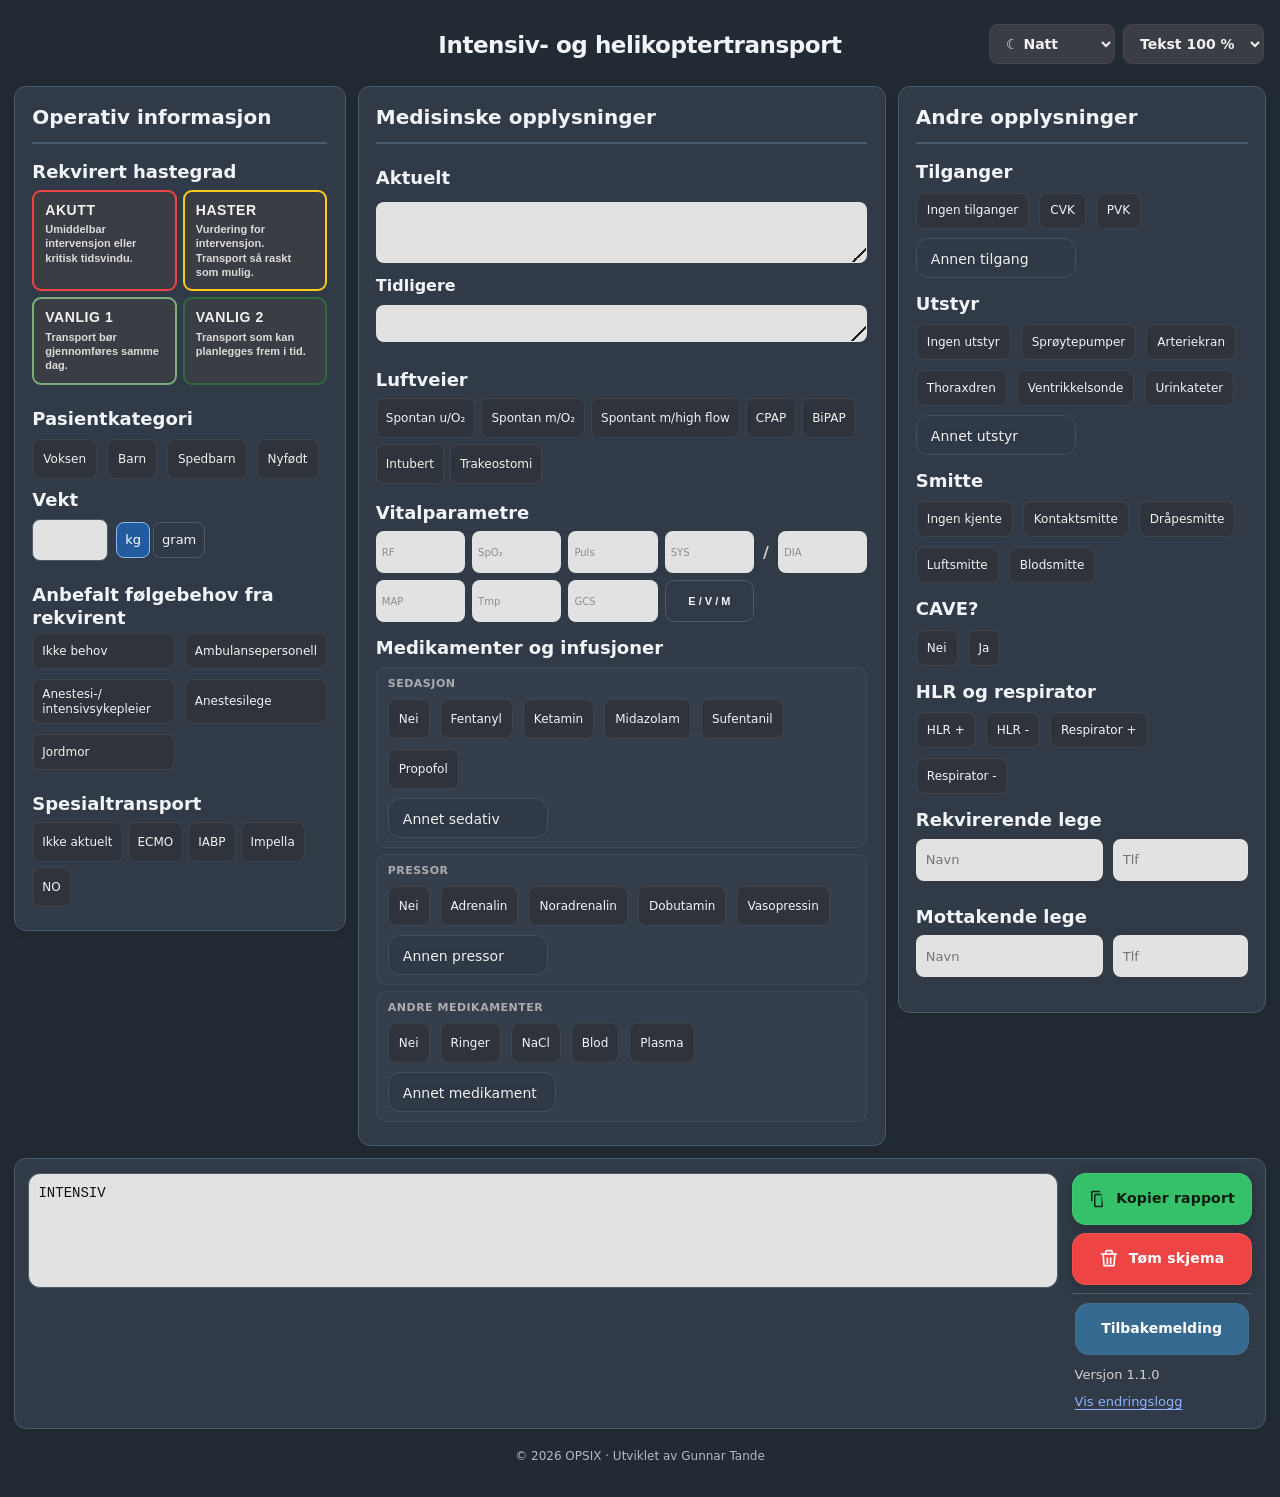
==== index.html @ fbf5879e "." ====
<!doctype html>
<html lang="no">

  <head>
    <meta charset="utf-8"/>
    <meta name="viewport" content="width=device-width, initial-scale=1"/>

    <meta name="robots" content="noindex, nofollow, nosnippet, noarchive">

    <title>Intensiv- og helikoptertransport</title>
    <link rel="stylesheet" href="./style.css?v=20261115-3">
  </head>

  <body>

    <div class="wrap"><div class="card">

        <div class="pageHeader">

          <h1 id="pageTitle">
            Intensiv- og helikoptertransport
          </h1>

          <div class="opsix-display-controls">
            <label class="opsix-theme-picker" for="opsixThemeSelect">
              <span class="opsix-visually-hidden">Visningsmodus</span>
              <select id="opsixThemeSelect" aria-label="Velg visningsmodus">
                <option value="day">☀ Dag</option>
                <option value="dim">◐ Dempet</option>
                <option value="night" selected>☾ Natt</option>
              </select>
            </label>
            <label class="opsix-theme-picker" for="opsixTextSize">
              <select id="opsixTextSize" aria-label="Tekststørrelse">
                <option value="normal">Tekst 100 %</option>
                <option value="large">Tekst 115 %</option>
                <option value="extra-large">Tekst 130 %</option>
              </select>
            </label>
          </div>

        </div>
        <div class="hasteLabel">Rekvirert hastegrad</div>

        <div class="hasteGrid">

          <button type="button" class="hasteCard haste-akutt" data-haste="Akutt">
            <span class="hasteCardTitle">Akutt</span>
            <span class="hasteCardText">Umiddelbar intervensjon eller kritisk tidsvindu.</span>
          </button>

          <button type="button" class="hasteCard haste-haster" data-haste="Haster">
            <span class="hasteCardTitle">Haster</span>
            <span class="hasteCardText">Vurdering for intervensjon. Transport så raskt som mulig.</span>
          </button>

          <button type="button" class="hasteCard haste-samme" data-haste="Vanlig 1">
            <span class="hasteCardTitle">Vanlig 1</span>
            <span class="hasteCardText">Transport bør gjennomføres samme dag.</span>
          </button>

          <button type="button" class="hasteCard haste-planlagt" data-haste="Vanlig 2 (planlagt)">
            <span class="hasteCardTitle">Vanlig 2</span>
            <span class="hasteCardText">Transport som kan planlegges frem i tid.</span>
          </button>

        </div>

        <div id="mainContent" class="hidden">

          <label class="minorTitle">Anbefalt følgebehov fra rekvirent</label>

          <div class="followRow">

            <label class="followChip">
              <input type="checkbox" name="followNeed" id="follow_none" value="Ikke behov">
              <span>Ikke behov</span>
            </label>

            <label class="followChip">
              <input
                type="checkbox"
                name="followNeed"
                value="Ambulansepersonell"
              >
              <span>Ambulansepersonell</span>
            </label>

            <label class="followChip">
              <input
                type="checkbox"
                name="followNeed"
                value="Anestesi-/intensivsykepleier"
              >
              <span>Anestesi-/<wbr>intensivsykepleier</span>
            </label>

            <label class="followChip">
              <input
                type="checkbox"
                name="followNeed"
                value="Anestesilege"
              >
              <span>Anestesilege</span>
            </label>

            <label class="followChip">
              <input
                type="checkbox"
                name="followNeed"
                value="Jordmor"
              >
              <span>Jordmor</span>
            </label>

          </div>

          <div class="formGroup specialGroup">
            <label class="minorTitle">Spesialtransport</label>

            <div class="table spesialtransportRow">

              <div class="specCell toggleCell toggleInner" data-toggle="spec_ingen">
                <input
                  id="spec_ingen"
                  class="chk spec specChoice"
                  type="checkbox"
                  value="Ikke aktuelt"
                  data-spec="Ikke aktuelt"
                >
                <span class="specLabel">Ikke aktuelt</span>
              </div>

              <div class="specCell toggleCell toggleInner" data-toggle="spec_ecmo">
                <input id="spec_ecmo" class="chk spec specChoice" type="checkbox" value="ECMO" data-spec="ECMO">
                <span class="specLabel" data-tooltip="Ekstrakorporal membranoksygeneringen">ECMO</span>
              </div>

              <div class="specCell toggleCell toggleInner" data-toggle="spec_iabp">
                <input id="spec_iabp" class="chk spec specChoice" type="checkbox" value="IABP" data-spec="IABP">
                <span class="specLabel" data-tooltip="Intra-Aorta ballongpumpe">IABP</span>
              </div>

              <div class="specCell toggleCell toggleInner" data-toggle="spec_impella">
                <input id="spec_impella" class="chk spec specChoice" type="checkbox" value="Impella" data-spec="Impella">
                <span class="specLabel" data-tooltip="Intrakardiell mekanisk sirkulasjonsstøtte">Impella</span>
              </div>

              <div class="specCell toggleCell toggleInner" data-toggle="spec_no">
                <input id="spec_no" class="chk spec specChoice" type="checkbox" value="NO" data-spec="NO">
                <span class="specLabel" data-tooltip="Nitrogenmonoksid">NO</span>
              </div>

            </div>
          </div>

          <div class="formGroup">

            <div class="section">Pasientkategori</div>

            <div class="smLine">

              <label class="medChip spedChip">
                <input type="radio" name="spedbarn" class="spedRadio" data-value="Nei" id="spedbarn_nei">
                <span>Voksen</span>
              </label>

              <label class="medChip spedChip childTooltip" data-tooltip="1–18år">
                <input type="radio" name="spedbarn" class="spedRadio" data-value="Barn" id="spedbarn_barn">
                <span>Barn</span>
              </label>

              <label class="medChip spedChip childTooltip" data-tooltip="1mnd–1år">
                <input type="radio" name="spedbarn" class="spedRadio" data-value="Spedbarn" id="spedbarn_spedbarn">
                <span>Spedbarn</span>
              </label>

              <label class="medChip spedChip childTooltip" data-tooltip="0–4uker">
                <input type="radio" name="spedbarn" class="spedRadio" data-value="Nyfødt" id="spedbarn_nyfodt">
                <span>Nyfødt</span>
              </label>

            </div>

            <div id="spedbarnExtraWrap" class="hidden">

              <label class="specLabel" data-tooltip="Gestasjonsalder">GA</label>

              <div class="gestWrap">

                <div class="gestField">
                  <span>Uker</span>
                  <input id="gestasjonsUker" type="text" inputmode="numeric" maxlength="2">
                </div>

                <div class="gestField">
                  <span>Dager</span>
                  <input id="gestasjonsDager" type="text" inputmode="numeric" maxlength="1">
                </div>

              </div>

            </div>

            <div id="transportWrap" class="hidden">

              <div class="section">Transportform</div>

              <div class="smLine transportRow">

                <label class="medChip spedChip">
                  <input
                    type="radio"
                    name="transport"
                    class="chk binOpt"
                    data-group="transport"
                    data-value="Kuvøse"
                    id="transport_kuvose"
                  >
                  <span>Kuvøse</span>
                </label>

                <label class="medChip spedChip hidden" id="transport_bare_label">
                  <input type="radio" name="transport" class="chk binOpt" data-group="transport" data-value="Båre" id="transport_bare">
                  <span>Båre</span>
                </label>

                <label class="medChip spedChip">
                  <input
                    type="radio"
                    name="transport"
                    class="chk binOpt"
                    data-group="transport"
                    data-value="Pedimate"
                    id="transport_pedimate"
                  >
                  <span>Pedimate</span>
                </label>

                <label class="medChip spedChip">
                  <input
                    type="radio"
                    name="transport"
                    class="chk binOpt"
                    data-group="transport"
                    data-value="Barn i bag"
                    id="transport_barnibag"
                  >
                  <span>Barn i bag</span>
                </label>

                <label class="medChip spedChip">
                  <input
                    type="radio"
                    name="transport"
                    class="chk binOpt"
                    data-group="transport"
                    data-value="Kengufix"
                    id="transport_kengufix"
                  >
                  <span>Kengufix</span>
                </label>

              </div>

            </div>

          </div>

          <div id="weightWrap">
            <label id="vektLabel" for="vekt">Vekt</label>
            <div class="weightInputRow">
              <input id="vekt" type="number" inputmode="decimal" min="0" step="any">
              <div class="weightUnits" role="group" aria-label="Vektenhet">
                <button type="button" data-weight-unit="kg" aria-pressed="true">kg</button>
                <button type="button" data-weight-unit="g" aria-pressed="false">gram</button>
              </div>
            </div>
          </div>

          <div id="acuteTop" class="hidden">

            <label class="bigSection" for="acuteHovedproblem">Aktuelt</label>
            <textarea id="acuteHovedproblem" class="autoGrow"></textarea>

            <div class="section airwaySection">Luftveier</div>

            <div class="binaryRow airwayRow">

              <label class="binaryOpt">
                <input type="radio" name="acuteAirway" class="chk binOpt" data-group="acuteAirway" data-value="Spontan u/O2" id="acute_air_spont_uten">
                <span>Spontan u/O₂</span>
              </label>

              <label class="binaryOpt">
                <input type="radio" name="acuteAirway" class="chk binOpt" data-group="acuteAirway" data-value="Spontan m/O2" id="acute_air_spont_med">
                <span>Spontan m/O₂</span>
              </label>

              <label class="binaryOpt">
                <input type="radio" name="acuteAirway" class="chk binOpt" data-group="acuteAirway" data-value="Spontant med high flow" id="acute_air_highflow">
                <span>Spontant med high flow</span>
              </label>

              <label class="binaryOpt">
                <input type="radio" name="acuteAirway" class="chk binOpt" data-group="acuteAirway" data-value="CPAP" id="acute_air_niv">
                 <span>CPAP</span>
               </label>

               <label class="binaryOpt">
                 <input type="radio" name="acuteAirway" class="chk binOpt" data-group="acuteAirway" data-value="BiPAP" id="acute_air_bipap">
                 <span>BiPAP</span>
               </label>

              <label class="binaryOpt">
                <input type="radio" name="acuteAirway" class="chk binOpt" data-group="acuteAirway" data-value="Intubert" id="acute_air_intubert">
                <span>Intubert</span>
              </label>

              <label class="binaryOpt">
                <input type="radio" name="acuteAirway" class="chk binOpt" data-group="acuteAirway" data-value="Trakeostomi" id="acute_air_trach">
                <span>Trakeostomi</span>
              </label>

            </div>

            <div id="acuteSpontO2Wrap" class="hidden">

              <div class="inlineRow" style="margin-top:10px;">

                <div class="unitInputWrap">
                  <input id="acuteSpontO2Liter" type="text" inputmode="decimal">
                  <span>l/min</span>
                </div>

              </div>

            </div>

            <div id="acuteHighFlowWrap" class="hidden">

              <div class="inlineRow" style="margin-top:10px; gap:14px; flex-wrap:wrap;">

                <div class="unitInputWrap">
                  <input
                    id="acuteHighFlowFio2"
                    type="text"
                    inputmode="decimal"
                  >
                  <span>% FiO₂</span>
                </div>

                <div class="unitInputWrap">
                  <input
                    id="acuteHighFlowFlow"
                    type="text"
                    inputmode="numeric"
                  >
                  <span>l/min</span>
                </div>

              </div>

            </div>

             <div id="acuteNivWrap" class="hidden">
               <div class="inlineRow" style="margin-top:10px;">
                 <div class="unitInputWrap"><input id="acuteCpapPressure" type="text" inputmode="decimal" aria-label="CPAP-trykk i cmH2O"><span>cmH₂O</span></div>
                 <div class="unitInputWrap"><input id="acuteNivFio2" type="text" inputmode="decimal" aria-label="CPAP FiO2 prosent"><span>% FiO₂</span></div>
               </div>
             </div>
             <div id="acuteBiPAPWrap" class="hidden">
               <div class="inlineRow" style="margin-top:10px;">
                 <div class="unitInputWrap"><input id="acuteBiPAPIPAP" type="text" inputmode="decimal" aria-label="IPAP cmH2O" aria-description="Innåndingstrykk"><span class="pressureTooltip" data-tooltip="Innåndingstrykk">IPAP</span></div>
                 <div class="unitInputWrap"><input id="acuteBiPAPEPAP" type="text" inputmode="decimal" aria-label="EPAP cmH2O" aria-description="Utåndingstrykk"><span class="pressureTooltip" data-tooltip="Utåndingstrykk">EPAP</span></div>
                 <div class="unitInputWrap"><input id="acuteBiPAPFio2" type="text" inputmode="decimal" aria-label="BiPAP FiO2 prosent"><span>% FiO₂</span></div>
               </div>
             </div>

            <div id="acuteIntubWrap" class="hidden">

              <div class="intubRow" style="margin-top:10px;">

                <div class="unitInputWrap">
                  <input
                    id="acuteIntubFio2"
                    type="text"
                    inputmode="decimal"
                  >
                  <span>% FiO₂</span>
                </div>

                <div class="unitInputWrap">
                  <input
                    id="acuteIntubPeep"
                    type="text"
                    inputmode="decimal"
                  >
                  <span>PEEP</span>
                </div>

                <div class="unitInputWrap">
                  <input
                    id="acuteIntubTopp"
                    type="text"
                    inputmode="decimal"
                  >
                  <span>Topptrykk</span>
                </div>

              </div>

            </div>

            <div id="acuteTrachWrap" class="hidden">

              <table class="table">
                <tbody>

                  <tr>
                    <td class="toggleCell" data-toggle="acute_tr_spont">
                      <div class="toggleInner">
                        <input id="acute_tr_spont" name="acuteTrach" class="chk acuteTrachOpt" type="radio" data-name="Spontan pust via trakeostomi">
                        <span>Spontan pust via trakeostomi</span>
                      </div>
                    </td>
                  </tr>

                  <tr>
                    <td class="toggleCell" data-toggle="acute_tr_o2">
                      <div class="toggleInner">
                        <input id="acute_tr_o2" name="acuteTrach" class="chk acuteTrachOpt" type="radio" data-name="O2 via trakeostomi">
                        <span>O₂ via trakeostomi</span>
                      </div>
                    </td>
                  </tr>

                  <tr>
                    <td class="toggleCell" data-toggle="acute_tr_vent">
                      <div class="toggleInner">
                        <input id="acute_tr_vent" name="acuteTrach" class="chk acuteTrachOpt" type="radio" data-name="Koblet til respirator">
                        <span>Koblet til respirator</span>
                      </div>
                    </td>
                  </tr>

                </tbody>
              </table>

              <div id="acuteTrachO2Wrap" class="hidden">

                <div class="inlineRow" style="margin-top:10px;">

                  <div class="unitInputWrap">
                    <input
                      id="acuteTrachO2Liter"
                      type="text"
                      inputmode="numeric"
                    >
                    <span>l/min</span>
                  </div>

                </div>

              </div>

              <div id="acuteTrachVentWrap" class="hidden">

                <div class="intubRow" style="margin-top:10px;">

                  <div class="unitInputWrap">
                    <input
                      id="acuteTrachVentFio2"
                      type="text"
                      inputmode="decimal"
                    >
                    <span>% FiO₂</span>
                  </div>

                  <div class="unitInputWrap">
                    <input
                      id="acuteTrachVentPeep"
                      type="text"
                      inputmode="decimal"
                    >
                    <span>PEEP</span>
                  </div>

                  <div class="unitInputWrap">
                    <input
                      id="acuteTrachVentTopp"
                      type="text"
                      inputmode="decimal"
                    >
                    <span>Topptrykk</span>
                  </div>

                </div>

              </div>

            </div> <!-- acuteTrachWrap -->

          </div> <!-- acuteTop -->

          <div id="fullTop" class="hidden">

            <div class="formGroup">
              <label class="bigSection" for="hovedproblem">Aktuelt</label>
              <textarea id="hovedproblem" class="autoGrow"></textarea>

              <label>Tidligere</label>
              <textarea id="tidligere" class="autoGrow"></textarea>
            </div>

            <div class="section airwaySection">Luftveier</div>

            <div class="binaryRow airwayRow">
              <label class="binaryOpt"><input type="radio" name="airwayMain" class="chk binOpt" data-group="airwayMain" data-value="Spontan u/O2" id="air_spont_uten"><span>Spontan u/O₂</span></label>
              <label class="binaryOpt"><input type="radio" name="airwayMain" class="chk binOpt" data-group="airwayMain" data-value="Spontan m/O2" id="air_spont_med"><span>Spontan m/O₂</span></label>
              <label class="binaryOpt"><input type="radio" name="airwayMain" class="chk binOpt" data-group="airwayMain" data-value="Spontant med high flow" id="air_highflow"><span>Spontant m/high flow</span></label>
              <label class="binaryOpt"><input type="radio" name="airwayMain" class="chk binOpt" data-group="airwayMain" data-value="CPAP" id="air_niv"><span>CPAP</span></label>
              <label class="binaryOpt"><input type="radio" name="airwayMain" class="chk binOpt" data-group="airwayMain" data-value="BiPAP" id="air_bipap"><span>BiPAP</span></label>
              <label class="binaryOpt"><input type="radio" name="airwayMain" class="chk binOpt" data-group="airwayMain" data-value="Intubert" id="air_intubert"><span>Intubert</span></label>
              <label class="binaryOpt"><input type="radio" name="airwayMain" class="chk binOpt" data-group="airwayMain" data-value="Trakeostomi" id="air_trach"><span>Trakeostomi</span></label>
            </div>

            <div id="spontO2Wrap" class="hidden">
              <div class="intubRow" style="margin-top:10px;">
                <span>Antall liter O₂</span>
                <div class="unitInputWrap">
                  <input id="spontO2Liter" type="text" inputmode="decimal" placeholder=" ">
                  <span>l/min</span>
                </div>
              </div>
            </div>

            <div id="highFlowWrap" class="hidden">

              <div class="inlineRow" style="margin-top:10px; gap:14px; flex-wrap:wrap;">

                <div class="unitInputWrap">
                  <input
                    id="highFlowFio2"
                    type="text"
                    inputmode="decimal"
                  >
                  <span>% FiO₂</span>
                </div>

                <div class="unitInputWrap">
                  <input
                    id="highFlowFlow"
                    type="text"
                    inputmode="numeric"
                  >
                  <span>l/min</span>
                </div>

              </div>

            </div>

             <div id="nivWrap" class="hidden">
               <div class="inlineRow" style="margin-top:10px;">
                 <div class="unitInputWrap">
                   <input id="cpapPressure" type="text" inputmode="decimal" aria-label="CPAP-trykk i cmH2O">
                   <span>cmH₂O</span>
                 </div>
                 <div class="unitInputWrap">
                   <input id="nivFio2" type="text" inputmode="decimal" aria-label="CPAP FiO2 prosent">
                   <span>% FiO₂</span>
                 </div>
               </div>
             </div>
             <div id="biPAPWrap" class="hidden">
               <div class="inlineRow" style="margin-top:10px;">
                 <div class="unitInputWrap"><input id="biPAPIPAP" type="text" inputmode="decimal" aria-label="IPAP cmH2O" aria-description="Innåndingstrykk"><span class="pressureTooltip" data-tooltip="Innåndingstrykk">IPAP</span></div>
                 <div class="unitInputWrap"><input id="biPAPEPAP" type="text" inputmode="decimal" aria-label="EPAP cmH2O" aria-description="Utåndingstrykk"><span class="pressureTooltip" data-tooltip="Utåndingstrykk">EPAP</span></div>
                 <div class="unitInputWrap"><input id="biPAPFio2" type="text" inputmode="decimal" aria-label="BiPAP FiO2 prosent"><span>% FiO₂</span></div>
               </div>
             </div>

            <div id="intubWrap" class="hidden">

              <div class="intubRow" style="margin-top:10px;">
                <div class="unitInputWrap">
                  <input
                    id="intubFio2"
                    type="text"
                    inputmode="decimal"
                  >
                  <span>% FiO₂</span>
                </div>

                <div class="unitInputWrap">
                  <input
                    id="intubPeep"
                    type="text"
                    inputmode="decimal"
                  >
                  <span>PEEP</span>
                </div>

                <div class="unitInputWrap">
                  <input
                    id="intubTopp"
                    type="text"
                    inputmode="decimal"
                  >
                  <span>Topptrykk</span>
                </div>

              </div>

            </div>

            <div id="trachWrap" class="hidden">

              <div class="chipRow">

                <label class="medChip">
                  <input
                    id="tr_spont"
                    name="trachType"
                    class="chk trachOpt"
                    type="radio"
                    data-name="Spontan pust via trakeostomi"
                  >
                  <span>Spontan pust via trakeostomi</span>
                </label>

                <label class="medChip">
                  <input
                    id="tr_o2"
                    name="trachType"
                    class="chk trachOpt"
                    type="radio"
                    data-name="O2 via trakeostomi"
                  >
                  <span>O₂ via trakeostomi</span>
                </label>

                <label class="medChip">
                  <input
                    id="tr_vent"
                    name="trachType"
                    class="chk trachOpt"
                    type="radio"
                    data-name="Koblet til respirator"
                  >
                  <span>Koblet til respirator</span>
                </label>

              </div>

              <div id="trachO2Wrap" class="hidden">

                <div class="inlineRow" style="margin-top:10px;">

                  <div class="unitInputWrap">
                    <input
                      id="trachO2Liter"
                      type="text"
                      inputmode="numeric"
                    >
                    <span>l/min</span>
                  </div>

                </div>

              </div>

              <div id="trachVentWrap" class="hidden">

                <div class="intubRow" style="margin-top:10px;">

                  <div class="unitInputWrap">
                    <input
                      id="trachVentFio2"
                      type="text"
                      inputmode="decimal"
                    >
                    <span>% FiO₂</span>
                  </div>

                  <div class="unitInputWrap">
                    <input
                      id="trachVentPeep"
                      type="text"
                      inputmode="decimal"
                    >
                    <span>PEEP</span>
                  </div>

                  <div class="unitInputWrap">
                    <input
                      id="trachVentTopp"
                      type="text"
                      inputmode="decimal"
                    >
                    <span>Topptrykk</span>
                  </div>

                </div>

              </div>

            </div>

            <div class="section vpTitle">Vitalparametre</div>
            <div class="inlineVitals" aria-label="Vitalparametre">
              <div class="opsix-vitals-row opsix-vitals-primary">
                <div class="vpField"><span>RF</span><input id="rf" type="text" inputmode="numeric" maxlength="3" autocomplete="off"></div>
                <div class="vpField"><span>SpO₂</span><input id="spo2" type="text" inputmode="numeric" maxlength="3" autocomplete="off"></div>
                <div class="vpField"><span>Puls</span><input id="puls" type="text" inputmode="numeric" maxlength="3" autocomplete="off"></div>
                <div class="btWrap" aria-label="Blodtrykk">
                  <div class="btMini"><span>SYS</span><input id="btSys" maxlength="3" inputmode="numeric" aria-label="Systolisk blodtrykk"></div>
                  <div class="btSlash" aria-hidden="true">/</div>
                  <div class="btMini"><span>DIA</span><input id="btDia" maxlength="3" inputmode="numeric" aria-label="Diastolisk blodtrykk"></div>
                </div>
              </div>
              <div class="opsix-vitals-row opsix-vitals-secondary">
                <div class="vpField"><span>MAP</span><input id="map" maxlength="3" inputmode="numeric"></div>
                <div class="vpField"><span>Tmp</span><input id="temp" type="text" maxlength="4" autocomplete="off"></div>
                <div class="vpField vpGcsField">
                  <span title="GCS: totalskår 3–15 eller tre siffer for øye, verbal og motorisk respons">GCS</span>
                  <input id="gcs" type="text" inputmode="numeric" autocomplete="off"
                    aria-label="GCS. Totalskår 3 til 15 eller tre siffer for øye, verbal og motorisk respons.">
                </div>
              </div>
            </div>
          </div> <!-- fullTop -->

          <div class="minorTitle">Medikamenter og infusjoner</div>

          <div class="medGroup">
            <div class="medGroupTitle">Sedasjon</div>
            <div class="chipRow">
              <label class="medChip"><input id="sed_nei" class="sed" type="checkbox" data-name="Nei"><span>Nei</span></label>
              <label class="medChip"><input id="sed_fentanyl" class="sed" type="checkbox" data-name="Fentanyl"><span>Fentanyl</span></label>
              <label class="medChip"><input id="sed_ketamin" class="sed" type="checkbox" data-name="Ketamin"><span>Ketamin</span></label>
              <label class="medChip"><input id="sed_midazolam" class="sed" type="checkbox" data-name="Midazolam"><span>Midazolam</span></label>
              <label class="medChip"><input id="sed_sufentanil" class="sed" type="checkbox" data-name="Sufentanil"><span>Sufentanil</span></label>
              <label class="medChip"><input id="sed_propofol" class="sed" type="checkbox" data-name="Propofol"><span>Propofol</span></label>
            </div>
            <div id="sedDynamicBody" class="medDynamic"></div>
          </div>

          <div class="medGroup">
            <div class="medGroupTitle">Pressor</div>
            <div class="chipRow">
              <label class="medChip">
                <input id="pre_nei" class="pre" type="checkbox" data-name="Nei">
                <span>Nei</span>
              </label>
              <label class="medChip"><input id="pre_adrenalin" class="pre" type="checkbox" data-name="Adrenalin"><span>Adrenalin</span></label>
              <label class="medChip"><input id="pre_noradrenalin" class="pre" type="checkbox" data-name="Noradrenalin"><span>Noradrenalin</span></label>
              <label class="medChip"><input id="pre_dobutamin" class="pre" type="checkbox" data-name="Dobutamin"><span>Dobutamin</span></label>
              <label class="medChip"><input id="pre_vasopressin" class="pre" type="checkbox" data-name="Vasopressin"><span>Vasopressin</span></label>
            </div>
            <div id="pressorDynamicBody" class="medDynamic"></div>
          </div>

          <div class="medGroup">
            <div class="medGroupTitle">Andre medikamenter</div>

            <div class="chipRow medicationOtherRow">
              <label class="medChip">
                <input type="checkbox" name="medicationOther" value="Nei">
                <span>Nei</span>
              </label>

              <label class="medChip">
                <input type="checkbox" name="medicationOther" value="Ringer">
                <span>Ringer</span>
              </label>

              <label class="medChip">
                <input type="checkbox" name="medicationOther" value="NaCl">
                <span>NaCl</span>
              </label>

              <label class="medChip">
                <input type="checkbox" name="medicationOther" value="Blod">
                <span>Blod</span>
              </label>

              <label class="medChip">
                <input type="checkbox" name="medicationOther" value="Plasma">
                <span>Plasma</span>
              </label>
            </div>

            <div id="andreInfBody" class="medDynamic"></div>
          </div>

          <div id="sharedEquipmentBlock" class="hidden">

            <div class="accessGroup">

              <label class="minorTitle">Tilganger</label>

              <div class="accessChipRow">

                <label class="medChip">
                  <input id="til_ingen" class="chk til" type="checkbox" data-name="Ingen tilganger">
                  <span>Ingen tilganger</span>
                </label>

                <div class="equipmentPair">
                  <label class="medChip">
                    <input id="til_cvk" class="chk til" type="checkbox" data-name="CVK">
                    <span>CVK</span>
                  </label>

                  <div id="cvkWrap" class="hidden">
                    <select id="cvkLumen" class="pvkSelect" aria-label="Antall lumen for CVK">
                      <option value="">Lumen</option>
                      <option value="1 lumen">1 lumen</option>
                      <option value="2 lumen">2 lumen</option>
                      <option value="3 lumen">3 lumen</option>
                      <option value="4 lumen">4 lumen</option>
                      <option value="5 lumen">5 lumen</option>
                    </select>
                  </div>
                </div>

                <div class="equipmentPair">
                  <label class="medChip">
                    <input id="til_pvk" class="chk til" type="checkbox" data-name="PVK">
                    <span>PVK</span>
                  </label>

                  <div id="pvkWrap" class="hidden">
                    <select id="pvkAntall" class="pvkSelect" aria-label="Antall PVK">
                      <option value="">Antall</option>
                      <option value="1">1 stk</option>
                      <option value="2">2 stk</option>
                      <option value="3">3 stk</option>
                      <option value="4">4 stk</option>
                      <option value="5">5 stk</option>
                    </select>
                  </div>
                </div>

              </div>

              <div id="tilgangerDynamicBody" class="accessDynamic"></div>

            </div> <!-- accessGroup Tilganger -->

            <div class="accessGroup">

              <label class="minorTitle">Utstyr</label>

              <div class="utstyrGroup">

                <div class="chipRow utstyrChipRow">

                  <label class="medChip akuttSkjulUtstyr">
                    <input
                      id="utst_ingen"
                      class="chk dren"
                      type="checkbox"
                      data-name="Ingen utstyr"
                    >
                    <span>Ingen utstyr</span>
                  </label>

                  <div class="pumpRow equipmentPair">
                    <label class="medChip">
                      <input
                        id="utst_pumper"
                        class="chk dren"
                        type="checkbox"
                        data-name="Sprøytepumper"
                      >
                      <span>Sprøytepumper</span>
                    </label>

                    <select id="utstPumpeAntall" class="inlineSelect hidden" aria-label="Antall sprøytepumper">
                      <option value="">Antall</option>
                      <option>1</option>
                      <option>2</option>
                      <option>3</option>
                      <option>4</option>
                      <option>5</option>
                      <option>6</option>
                      <option>7</option>
                      <option>8</option>
                      <option>9</option>
                      <option>10</option>
                    </select>
                  </div>

                  <label class="medChip akuttSkjulUtstyr">
                    <input id="utst_arterie" class="chk dren" type="checkbox" data-name="Arteriekran">
                    <span>Arteriekran</span>
                  </label>

                  <label class="medChip akuttSkjulUtstyr">
                    <input id="dren_thorax" class="chk dren" type="checkbox" data-name="Thoraxdren">
                    <span>Thoraxdren</span>
                  </label>

                  <label class="medChip akuttSkjulUtstyr">
                    <input id="utst_ventrikkelsonde" class="chk dren" type="checkbox" data-name="Ventrikkelsonde">
                    <span>Ventrikkelsonde</span>
                  </label>

                  <label class="medChip akuttSkjulUtstyr">
                    <input id="utst_urinkateter" class="chk dren" type="checkbox" data-name="Urinkateter">
                    <span>Urinkateter</span>
                  </label>


                </div> <!-- chipRow -->

                <div id="utstyrDynamicBody" class="accessDynamic"></div>

              </div> <!-- utstyrGroup -->

            </div> <!-- accessGroup Utstyr -->

          </div> <!-- sharedEquipmentBlock -->

          <div id="safetyBlock" class="hidden">

            <div class="infoGroup">
              <label class="minorTitle">Smitte</label>

              <div class="smLine">

                <label class="followChip smChip">
                  <input type="radio" class="chk smitteBase" name="smitteBase" data-name="Ingen kjente" id="sm_ingen">
                  <span>Ingen kjente</span>
                </label>

                <label class="followChip">
                  <input type="radio" class="chk smitteBase" name="smitteBase" data-name="Kontaktsmitte" id="sm_kontakt">
                  <span>Kontaktsmitte</span>
                </label>

                <label class="followChip">
                  <input type="radio" class="chk smitteBase" name="smitteBase" data-name="Dråpesmitte" id="sm_draape">
                  <span>Dråpesmitte</span>
                </label>

                <label class="followChip">
                  <input type="radio" class="chk smitteBase" name="smitteBase" data-name="Luftsmitte" id="sm_luft">
                  <span>Luftsmitte</span>
                </label>

                <label class="followChip smChip bloodChip">
                  <input type="checkbox" class="chk smitteBlood" data-name="Blodsmitte" id="sm_blod">
                  <span>Blodsmitte</span>
                </label>

              </div>

              <div id="smitteSpesWrap" class="hidden">
                <input
                  id="smitteSpes"
                  type="text"
                  placeholder="Spesifiser smitte"
                  aria-label="Spesifiser valgte smittetyper"
                  autocomplete="off"
                >
              </div>

            </div> <!-- Avslutter smitte sin infoGroup -->

            <div class="infoGroup">
              <label class="minorTitle">CAVE?</label>

              <div class="chipRow caveRow">
                <label class="medChip">
                  <input
                    type="radio"
                    name="cave"
                    value="Nei"
                    data-value="Nei"
                    class="chk caveRadio"
                  >

                  <span>Nei</span>
                </label>

                <label class="medChip">
                  <input
                    type="radio"
                    name="cave"
                    value="Ja"
                    data-value="Ja"
                    class="chk caveRadio"
                  >
                  <span>Ja</span>
                </label>
              </div>

              <div id="caveTextWrap" class="hidden">
                <input id="caveText" placeholder="Spesifiser CAVE">
              </div>
            </div>

            <div class="infoGroup">
              <label class="minorTitle">HLR og respirator</label>

              <div class="chipRow caveRow">

                <label class="medChip">
                  <input type="radio" name="hlrStatus" value="Ja" class="chk hlrRadio">
                  <span>HLR +</span>
                </label>

                <label class="medChip">
                  <input type="radio" name="hlrStatus" value="Nei" class="chk hlrRadio">
                  <span>HLR -</span>
                </label>

                <label class="medChip">
                  <input type="radio" name="respStatus" value="Ja" class="chk respRadio">
                  <span>Respirator +</span>
                </label>

                <label class="medChip">
                  <input type="radio" name="respStatus" value="Nei" class="chk respRadio">
                  <span>Respirator -</span>
                </label>

              </div>

              <div id="hlrMinusTextWrap" class="hidden doctorRow">
                <input id="hlrMinusLege" placeholder="Lege HLR -">
                <input id="hlrMinusDato" placeholder="Dato">
              </div>

               <div id="opsixRespRecheck" class="hidden opsix-recheck-row" role="status">
                 <span>Respiratorstatus må bekreftes på nytt etter endret luftveisstatus.</span>
                 <button id="opsixRespConfirm" type="button">Bekreft respiratorstatus</button>
               </div>

              <div id="respMinusTextWrap" class="hidden doctorRow">
                <input id="respMinusLege" placeholder="Lege respirator -">
                <input id="respMinusDato" placeholder="Dato">
              </div>

            </div>

          </div> <!-- safetyBlock -->

          <div id="acuteDoctorBlock" class="hidden">

            <div class="doctorGroup">
              <label class="minorTitle">Rekvirerende lege</label>
              <div class="doctorRow">
                <input id="acuteRekNavn" placeholder="Navn">
                <input id="acuteRekTlf" class="phoneInput" placeholder="Tlf">
              </div>
            </div>

          </div>

          <div id="sharedBottom" class="hidden">

            <div class="accessGroup">

              <label class="minorTitle">Rekvirerende lege</label>

              <div class="doctorRow">
                <input id="rekNavn" placeholder="Navn">
                <input id="rekTlf" class="phoneInput" placeholder="Tlf">
              </div>

              <label class="minorTitle">Mottakende lege</label>
              <div class="doctorRow">
                <input id="mottNavn" placeholder="Navn">
                <input id="mottTlf" class="phoneInput" placeholder="Tlf">
              </div>

            </div> <!-- accessGroup lege -->

          </div> <!-- sharedBottom -->

          <div id="reportActions" class="btnbar">

            <button id="copyBtn" type="button" class="btn-copy actionBtn">
              <svg class="copyIcon" viewBox="0 0 24 24" aria-hidden="true">
                <path fill="currentColor" d="M16 1H6a2 2 0 0 0-2 2v12h2V3h10V1z"/>
                <path fill="currentColor" d="M18 5H10a2 2 0 0 0-2 2v14a2 2 0 0 0 2 2h8a2 2 0 0 0 2-2zm0 16H10V7h8v14z"/>
              </svg>
              <span>Kopier rapport</span>
            </button>

            <span id="copyMsg" class="copyMsg"></span>

            <button
              id="resetBtn"
              type="button"
              class="btn-red actionBtn push-right"
            >
              <svg
                class="trashIcon"
                xmlns="http://www.w3.org/2000/svg"
                width="20"
                height="20"
                viewBox="0 0 24 24"
                fill="none"
                stroke="currentColor"
                stroke-width="2"
                stroke-linecap="round"
                stroke-linejoin="round"
                aria-hidden="true"
              >
                <path d="M3 6h18"/>
                <path d="M8 6V4a2 2 0 0 1 2-2h4a2 2 0 0 1 2 2v2"/>
                <path d="M19 6l-1 14H6L5 6"/>
                <path d="M10 11v6"/>
                <path d="M14 11v6"/>
              </svg>

              <span>Tøm skjema</span>
            </button>

          </div>

          <textarea id="rapport" class="report" readonly placeholder="Rapportteksten oppdateres automatisk…"></textarea>

        </div> <!-- mainContent -->

        <div id="opsixFooterActions" class="feedbackWrap">

            <div class="versionInfo">
              <span class="versionNumber">
                Versjon
                <span id="currentVersion">1.1.0</span>
              </span>

              <button
                id="versionHistoryBtn"
                type="button"
                class="versionHistoryBtn"
              >
                Vis endringslogg
              </button>
            </div>

            <a
              class="feedbackBtn"
              href="https://hsorhf-my.sharepoint.com/personal/b32838_ous-hf_no/_layouts/15/listforms.aspx?cid=YjNjZGVkOWYtZGYxNy00OWU0LWE1YTMtNGZhMzYxNmRjNmM4&amp;ct=1793702312339&amp;or=Teams-HL&amp;nav=Y2I2MGMyYzctMDBlMS00MjJkLWE2NDItOTRjNTk3YTdjOTE2&amp;LOF=1"
              target="_blank"
              rel="noopener noreferrer"
              aria-label="Tilbakemelding – åpnes i ny fane"
            >
              Tilbakemelding
            </a>

          </div>

      </div>

      <footer class="opsix-footer">
        © 2026 OPSIX · Utviklet av Gunnar Tande
      </footer>

    </div>

    <dialog
      id="versionHistoryDialog"
      class="versionHistoryDialog"
      aria-labelledby="versionHistoryTitle"
    >

      <div class="versionHistoryHeader">

        <div>
          <h2 id="versionHistoryTitle">Versjonshistorikk</h2>
          <p>Intensiv- og helikoptertransport</p>
        </div>

        <button
          id="versionHistoryClose"
          type="button"
          class="versionHistoryClose"
          aria-label="Lukk versjonshistorikken"
        >
&times;
        </button>

      </div>

      <div class="versionHistoryBody">

        <div class="versionHistoryIntro">
          Her finner du oversikt over publiserte versjoner,
          dato for publisering og hvilke endringer som er gjort.
          Versjon 1.0.0 markerer starten på ordinær bruk.
        </div>

        <div
          id="versionHistoryList"
          class="versionHistoryList"
          aria-live="polite"
        >
          Versjonshistorikken lastes inn…
        </div>

      </div>

      <div class="versionHistoryFooter">

        <button
          id="versionHistoryOk"
          type="button"
          class="versionHistoryOk"
        >
          Lukk
        </button>

      </div>

    </dialog>

    <script src="./script.js?v=20261115-5"></script>
  </body>
</html>
---- style.css ----
:root {
  --opsix-text-scale: 1;
  --bg: #2f3136;
  --panel: #3a3d43;
  --text: #f1f1f1;
  --muted: #cfcfcf;
  --field: #e2e2e2;
  --fieldText: #111;
  --green: #35c16a;
  --greenHover: #2fb45f;
  --red: #ef4444;
  --redHover: #e03b3b;
  --accent: #8fb0ff;
  --hasteAkutt: #ef4444;
  --hasteHaster: #facc15;
  --hasteSamme: #7FAE7E;
  --hastePlanlagt: #2F6B3B;
  --hasteText: #111;
}
* {
  box-sizing: border-box;
}
body {
  margin: 0;
  font-family: system-ui,-apple-system,BlinkMacSystemFont,"Segoe UI",sans-serif;
  background: var(--bg);
  color: var(--text);
}
.wrap {
  max-width: 1100px;
  margin: auto;
  padding: 20px;
}
.card {
  background: var(--panel);
  padding: 20px;
  border-radius: 16px;
  border: 1px solid var(--line);
}
h1 {
  text-align: center;
  margin: 6px 0 28px;
  letter-spacing: 1px;
}
label {
  display: block;
  font-weight: 900;
  margin-top: 14px;
  margin-bottom: 6px;
}
input,
select,
textarea {
  width: 100%;
  padding: 9px;
  background: var(--field);
  color: var(--fieldText);
  font-size: calc(14px * var(--opsix-text-scale));
  margin-bottom: 10px;
}
textarea {
  resize: vertical;
  overflow: auto;
  min-height: 72px;
  white-space: pre-wrap;
}
textarea::-webkit-resizer {
  background: linear-gradient(
      135deg,
      transparent 0%,
      transparent 50%,
      #222 50%,
      #222 60%,
      transparent 60%,
      transparent 100%
    );
}
textarea.report {
  margin-top: 15px;
  min-height: 260px;
  white-space: pre-wrap;
  font-family: ui-monospace,SFMono-Regular,Menlo,Consolas,monospace;
  resize: vertical;
  overflow: auto;
}
.hidden {
  display: none !important;
}
#rapport {
  min-height: 180px;
  overflow-y: hidden;
  resize: none;
}
.chk {
  width: 18px;
  height: 18px;
  accent-color: var(--accent);
  flex: 0 0 auto;
}
.binaryRow {
  display: flex;
  gap: 20px;
  flex-wrap: nowrap;
  overflow-x: auto;
}
.binaryOpt {
  gap: 3px;
  margin: 0 40px 0 0;
}
.clickableChoice {
  display: inline-flex;
  align-items: center;
  gap: 3px;
  cursor: pointer;
  font-weight: 400;
  margin: 0 40px 0 0;
}
.binaryOpt input,
.clickableChoice input {
  margin: 0;
  cursor: pointer;
}
.clickableChoice span {
  font-weight: 400;
}
.toggleCell {
  cursor: pointer;
  user-select: none;
  border-radius: 10px;
}
.toggleCell:hover {
  background: rgba(255,255,255,.05);
}
.toggleInner {
  display: flex;
  align-items: center;
  gap: 10px;
  min-height: 32px;
  flex-wrap: wrap;
}
.inlineVitals {
  display: flex;
  gap: 10px;
  flex-wrap: nowrap;
  align-items: center;
}
.vpField,
.btMini,
.gestField {
  position: relative;
  height: 44px;
}
.vpField {
  width: 95px;
  flex: 0 0 95px;
}
.btMini {
  width: 82px;
  flex: 0 0 82px;
}
.gestField {
  width: 120px;
}
.vpField span,
.btMini span,
.gestField span {
  position: absolute;
  left: 10px;
  top: 50%;
  transform: translateY(-50%);
  color: #8c8c8c;
  font-size: calc(13px * var(--opsix-text-scale));
  pointer-events: none;
  z-index: 2;
}
.vpField input,
.btMini input,
.gestField input {
  height: 44px;
  line-height: 44px;
  padding-top: 0;
  padding-bottom: 0;
  vertical-align: middle;
}
.vpField input {
  padding-left: 44px;
}
.btMini input {
  padding-left: 42px;
}
.gestField input {
  padding-left: 52px;
}
.btWrap {
  display: flex;
  align-items: center;
  gap: 4px;
  flex-wrap: nowrap;
  flex: 0 0 auto;
}
.btSlash {
  font-weight: 900;
  color: var(--muted);
  margin: 11px 0 0;
  width: 8px;
  text-align: center;
}
.gestWrap,
.inlineRow {
  display: flex;
  gap: 10px;
  flex-wrap: wrap;
  align-items: center;
}
.dynamicRow {
  display: flex;
  flex-wrap: wrap;
  align-items: center;
}
.dynamicRow {
  gap: 8px;
  margin-top: 4px;
}
.dynamicRow input[type=text] {
  flex: 1 1 auto;
}
.pvkSelect {
  width: 110px;
}
.btnbar {
  margin-top: 20px;
  display: flex;
  gap: 12px;
  flex-wrap: wrap;
  align-items: center;
}
button {
  border: none;
  border-radius: 10px;
  font-weight: 800;
  cursor: pointer;
  transition: .15s;
  font-size: calc(14px * var(--opsix-text-scale));
}
button:hover {
  opacity: .97;
}
button:active {
  transform: translateY(1px);
}
.actionBtn {
  min-height: 52px;
  padding: 0 22px;
  display: inline-flex;
  align-items: center;
  justify-content: center;
  gap: 10px;
  line-height: 1;
  white-space: nowrap;
  border-radius: 14px;
  border: 1px solid rgba(255,255,255,0.08);
  font-weight: 700;
  font-size: calc(14px * var(--opsix-text-scale));
  letter-spacing: .2px;
  transition: background .18s ease,
    transform .12s ease,
    box-shadow .18s ease,
    border-color .18s ease;
  box-shadow: 0 4px 14px rgba(0,0,0,0.22);
}
.actionBtn:hover {
  transform: translateY(-1px);
  box-shadow: 0 8px 22px rgba(0,0,0,0.28);
}
.actionBtn:active {
  transform: translateY(0);
}
.copyIcon {
  opacity: .92;
}
.btn-copy {
  background: var(--green);
  color: #0b1a10;
  min-width: 190px;
}
.btn-copy:hover {
  background: var(--greenHover);
}
.btn-red {
  background: var(--red);
  color: #fff;
  min-width: 140px;
}
.btn-red:hover {
  background: var(--redHover);
}
.push-right {
  margin-left: auto;
}
.copyMsg {
  color: #a7f3c1;
  font-weight: 700;
  min-height: 20px;
  font-size: calc(13px * var(--opsix-text-scale));
}
.hasteLabel {
  display: block;
  font-weight: 900;
  font-size: calc(20px * var(--opsix-text-scale));
  letter-spacing: .6px;
  margin-top: 14px;
  margin-bottom: 12px;
  color: #ffffff;
}
.haste-akutt {
  background: #3a3d43;
  border: 2px solid var(--hasteAkutt);
}
.haste-haster {
  background: #3a3d43;
  border: 2px solid var(--hasteHaster);
}
.haste-samme {
  background: #3a3d43;
  border: 2px solid var(--hasteSamme);
}
.haste-planlagt {
  background: #3a3d43;
  border: 2px solid var(--hastePlanlagt);
}
.specCell input[type="checkbox"],
.specCell span {
  cursor: pointer;
}
.specLabel {
  position: relative;
  cursor: pointer;
  display: inline-flex;
  align-items: center;
}
.specLabel::after {
  content: attr(data-tooltip);
  position: absolute;
  left: 100%;
  top: 50%;
  transform: translateX(10px) translateY(-50%);
  white-space: normal;
  max-width: 240px;
  background: rgba(23,27,34,.96);
  color: #f8fafc;
  font-size: calc(12px * var(--opsix-text-scale));
  padding: 6px 10px;
  border-radius: 10px;
  opacity: 0;
  visibility: hidden;
  pointer-events: none;
  z-index: 10;
  transition: opacity .18s ease,transform .18s ease;
  transition-delay: 0s;
}
.specLabel:hover::after {
  opacity: 1;
  visibility: visible;
  transform: translateX(10px) translateY(-50%);
  transition-delay: .25s;
}
@media (max-width:980px) {
  .inlineVitals {
    flex-wrap: wrap;
  }
}
@media (max-width:720px) {
  .vpField,
.btMini {
    width: 46%;
    flex: 1 1 46%;
  }
  .btWrap {
    width: 100%;
    flex-wrap: wrap;
  }
  .push-right {
    margin-left: 0;
  }
  .actionBtn {
    width: 100%;
    min-width: unset;
  }
  .copyMsg {
    width: 100%;
  }
}
.specChoice {
  cursor: pointer;
}
#andreInfBody td,
#tilgangerDynamicBody td {
  width: 100%;
}
#andreInfBody input[type="text"],
#tilgangerDynamicBody input[type="text"] {
  flex: 0 0 420px !important;
  width: 420px !important;
  min-width: 0 !important;
}
#tilgangerDynamicBody .dynamicRow {
  flex-direction: row !important;
}
#tilgangerDynamicBody .dynamicRow .chk {
  flex: 0 0 18px !important;
  width: 18px !important;
  height: 18px !important;
  margin: 0 !important;
}
#sedDynamicBody .dynamicRow input[type="text"],
#pressorDynamicBody .dynamicRow input[type="text"],
#andreInfBody .dynamicRow input[type="text"] {
  display: block !important;
}
#tilgangerDynamicBody .dynamicRow input[type="text"] {
  flex: 1 1 auto !important;
  width: auto !important;
  min-width: 0 !important;
  margin: 0 !important;
  display: block !important;
}
#sedDynamicBody,
#pressorDynamicBody,
#andreInfBody {
  display: flex;
  flex-direction: column;
  gap: 4px;
}
#sedDynamicBody .dynamicRow,
#pressorDynamicBody .dynamicRow,
#andreInfBody .dynamicRow {
  display: flex !important;
  flex-direction: row !important;
  align-items: center !important;
  flex-wrap: nowrap !important;
  width: 100% !important;
  gap: 8px !important;
  margin-top: 0 !important;
}
#sedDynamicBody .dynamicRow .chk,
#pressorDynamicBody .dynamicRow .chk,
#andreInfBody .dynamicRow .chk {
  flex: 0 0 18px !important;
  width: 18px !important;
  height: 18px !important;
  margin: 0 !important;
}
#sedDynamicBody .dynamicRow input[type="text"],
#pressorDynamicBody .dynamicRow input[type="text"],
#andreInfBody .dynamicRow input[type="text"] {
  flex: 1 1 auto !important;
  width: auto !important;
  min-width: 0 !important;
  margin: 0 !important;
}
input[type=number]::-webkit-inner-spin-button,
input[type=number]::-webkit-outer-spin-button {
  -webkit-appearance: none;
  margin: 0;
}
input[type=number] {
  appearance: textfield;
  -moz-appearance: textfield;
}
.spesialtransportRow .specCell {
  margin: 0;
  padding: 8px 12px;
  cursor: pointer;
}
.spesialtransportRow .specLabel {
  cursor: pointer;
}
.copyIcon,
.trashIcon {
  width: 18px;
  height: 18px;
  flex: 0 0 auto;
}
.section {
  margin-top: 28px;
  padding-top: 16px;
  border-top: 1px solid #5a5d66;
  font-weight: 900;
  font-size: calc(20px * var(--opsix-text-scale));
  color: #fff;
  width: 100%;
}
.airwayRow {
  overflow-x: auto;
}
#hovedproblem,
#acuteHovedproblem {
  min-height: 120px;
  margin-top: 10px;
  margin-bottom: 26px;
}
.phoneInput {
  width: 150px;
}
.section + .binaryRow {
  margin-top: 12px;
}
.minorTitle {
  display: block;
  margin-top: 18px;
  margin-bottom: 8px;
  line-height: 1.3;
  font-size: calc(20px * var(--opsix-text-scale));
  font-weight: 800;
  color: #f3f4f6;
}
.vpTitle {
  margin-bottom: 14px;
}
:root {
  --adminRowWidth: 570px;
}
.doctorRow {
  display: grid;
  grid-template-columns: 420px 145px;
  gap: 10px;
  width: var(--adminRowWidth);
  max-width: 100%;
  align-items: center;
}
#tilgangerDynamicBody .dynamicRow {
  display: flex !important;
  align-items: center !important;
  flex-wrap: nowrap !important;
  gap: 10px !important;
  width: var(--adminRowWidth) !important;
  max-width: 100% !important;
}
#tilgangerDynamicBody .dynamicRow input {
  flex: 1 1 auto !important;
  width: auto !important;
  max-width: none !important;
  min-width: 0 !important;
  margin-bottom: 0 !important;
}
.pvkSelect {
  margin-bottom: 0;
  align-self: center;
}
.medGroup:first-of-type {
  margin-top: 0;
}
.medGroupTitle {
  color: #d8d8d8;
  text-transform: uppercase;
  letter-spacing: .04em;
}
.medDynamic {
  margin-top: 10px;
  display: flex;
  flex-direction: column;
  gap: 8px;
  max-width: 570px;
}
.medDynamic .dynamicRow {
  display: flex !important;
  flex-direction: row !important;
  align-items: center !important;
  gap: 8px !important;
  flex-wrap: nowrap !important;
  width: 100% !important;
  margin-top: 0 !important;
}
.medDynamic .dynamicRow .chk {
  flex: 0 0 18px !important;
  width: 18px !important;
  height: 18px !important;
  margin: 0 !important;
}
.medDynamic .dynamicRow input[type="text"] {
  flex: 1 1 auto !important;
  width: auto !important;
  min-width: 0 !important;
  margin: 0 !important;
}
@media (max-width:720px) {
  .medChip {
    flex: 1 1 auto;
  }
  .medDynamic {
    max-width: 100%;
  }
}
.airwayRow {
  grid-template-columns: repeat(3,minmax(0,1fr));
  overflow: visible;
}
.airwayRow .binaryOpt {
  text-align: center;
}
.airwayRow .binaryOpt input {
  position: absolute;
  opacity: 0;
  pointer-events: none;
}
@media (max-width:720px) {
  .airwayRow {
    grid-template-columns: 1fr 1fr;
  }
}
#trachWrap .table,
#acuteTrachWrap .table {
  margin-top: 10px;
}
#trachWrap table,
#acuteTrachWrap table {
  display: block;
  width: 100%;
}
#trachWrap tbody,
#acuteTrachWrap tbody {
  display: grid;
  grid-template-columns: repeat(3,minmax(0,1fr));
  gap: 10px;
}
#trachWrap tr,
#acuteTrachWrap tr {
  display: block;
}
#trachWrap td,
#acuteTrachWrap td {
  display: block;
  padding: 0;
}
#trachWrap .toggleCell,
#acuteTrachWrap .toggleCell {
  min-height: 40px;
  padding: 0 14px;
  border-radius: 14px;
  background: #2a2d33;
  border: 1px solid rgba(255,255,255,0.10);
  display: flex;
  align-items: center;
  justify-content: center;
  text-align: center;
  color: #f1f1f1;
  font-weight: 650;
  font-size: calc(13px * var(--opsix-text-scale));
  cursor: pointer;
  transition: .15s ease;
}
#trachWrap .toggleCell:hover,
#acuteTrachWrap .toggleCell:hover {
  background: #3a3e46;
}
#trachWrap .toggleInner,
#acuteTrachWrap .toggleInner {
  justify-content: center;
}
#trachWrap .toggleInner input,
#acuteTrachWrap .toggleInner input {
  position: absolute;
  opacity: 0;
  pointer-events: none;
}
#trachWrap .toggleCell:has(input:checked),
#acuteTrachWrap .toggleCell:has(input:checked) {
  background: #8fb0ff;
  color: #111;
  border-color: #8fb0ff;
  box-shadow: 0 0 0 2px rgba(143,176,255,0.18);
}
@media (max-width:720px) {
  #trachWrap tbody,
#acuteTrachWrap tbody {
    grid-template-columns: 1fr;
  }
}
#spontO2Wrap,
#highFlowWrap,
#nivWrap,
#intubWrap,
#trachO2Wrap,
#trachVentWrap,
#acuteSpontO2Wrap,
#acuteHighFlowWrap,
#acuteNivWrap,
#acuteIntubWrap,
#acuteTrachO2Wrap,
#acuteTrachVentWrap {
  margin-top: 10px;
  padding: 8px 0;
  background: transparent;
  border: 0;
  max-width: 560px;
}
#spontO2Wrap label,
#highFlowWrap label,
#nivWrap label,
#intubWrap label,
#trachO2Wrap label,
#trachVentWrap label,
#acuteSpontO2Wrap label,
#acuteHighFlowWrap label,
#acuteNivWrap label,
#acuteIntubWrap label,
#acuteTrachO2Wrap label,
#acuteTrachVentWrap label {
  margin-top: 0;
  margin-bottom: 5px;
  font-size: calc(12px * var(--opsix-text-scale));
  font-weight: 700;
  color: #cfcfcf;
  text-transform: uppercase;
  letter-spacing: .04em;
}
#spontO2Wrap input,
#highFlowWrap input,
#nivWrap input,
#intubWrap input,
#trachO2Wrap input,
#trachVentWrap input,
#acuteSpontO2Wrap input,
#acuteHighFlowWrap input,
#acuteNivWrap input,
#acuteIntubWrap input,
#acuteTrachO2Wrap input,
#acuteTrachVentWrap input {
  margin-bottom: 8px;
}
#spontO2Wrap input:last-child,
#highFlowWrap input:last-child,
#nivWrap input:last-child,
#intubWrap input:last-child,
#trachO2Wrap input:last-child,
#trachVentWrap input:last-child,
#acuteSpontO2Wrap input:last-child,
#acuteHighFlowWrap input:last-child,
#acuteNivWrap input:last-child,
#acuteIntubWrap input:last-child,
#acuteTrachO2Wrap input:last-child,
#acuteTrachVentWrap input:last-child {
  margin-bottom: 0;
}
.infoGroup {
  margin-top: 22px;
  padding: 0;
  border-radius: 0;
  background: transparent;
  border: 0;
}
.infoGroup .section {
  margin-top: 0;
  padding-top: 0;
  border-top: 0;
}
.infoGroup .binaryRow {
  gap: 14px;
  margin-top: 10px;
}
.infoGroup textarea,
.infoGroup input {
  margin-top: 10px;
}
.accessGroup {
  margin-top: 22px;
  padding: 0;
  border-radius: 0;
  background: transparent;
  border: 0;
}
.accessGroup .minorTitle {
  margin-top: 0;
  margin-bottom: 8px;
}
.specialGroup .specCell input {
  position: absolute;
  opacity: 0;
  pointer-events: none;
}
.accessGroup .toggleCell {
  display: inline-flex;
  align-items: center;
  gap: 8px;
  min-height: 34px;
  border-radius: 12px;
  padding: 6px 10px;
  background: rgba(255,255,255,0.025);
  border: 1px solid rgba(255,255,255,0.04);
}
.accessGroup .toggleInner,
.accessGroup .clickableChoice {
  display: inline-flex;
  align-items: center;
  gap: 6px;
}
.accessGroup input[type="checkbox"] {
  margin: 0;
}
.accessGroup select {
  height: 42px;
  min-height: 42px;
  padding: 0 10px;
  line-height: normal;
  border-radius: 10px;
}
input,
textarea,
select {
  border: 1px solid rgba(255,255,255,0.08);
  border-radius: 12px;
}
input:focus,
textarea:focus,
select:focus {
  outline: none;
  border-color: rgba(255,255,255,0.16);
}
.bigSection {
  display: block;
  margin-top: 30px;
  margin-bottom: 14px;
  font-size: calc(20px * var(--opsix-text-scale));
  font-weight: 850;
  letter-spacing: .01em;
  color: #ffffff;
}
.binaryRow {
  margin-top: 4px;
  margin-bottom: 4px;
}
.smLine,
.airwayRow {
  margin-bottom: 4px;
}
:root {
  --line: rgba(255,255,255,0.05);
}
.toggleCell {
  border-color: rgba(255,255,255,0.04);
}
input,
textarea,
select {
  box-shadow: none;
}
.toggleCell.active {
  background: rgba(70,130,180,0.85);
  color: #111;
  border-color: rgba(70,130,180,0.9);
}
.toggleCell.active span,
.binaryOpt:has(input:checked) span,
.clickableChoice:has(input:checked) span {
  color: #111;
}
.airwayRow {
  display: flex;
  flex-wrap: wrap;
  gap: 8px;
  margin-top: 8px;
}
.airwayRow .binaryOpt {
  gap: 6px;
}
.medGroup {
  margin-top: 12px;
  padding: 12px 14px;
  border-radius: 14px;
  background: rgba(255,255,255,0.025);
  border: 1px solid rgba(255,255,255,0.05);
}
.medGroupTitle {
  font-size: calc(13px * var(--opsix-text-scale));
  font-weight: 600;
  opacity: 0.72;
  margin-bottom: 8px;
}
.chipRow {
  display: flex;
  flex-wrap: wrap;
  gap: 8px;
}
.medChip {
  gap: 6px;
}
.medChip input {
  position: absolute;
  opacity: 0;
  pointer-events: none;
}
.medChip:has(input:checked) span {
  color: #111;
}
.clickableChoice:has(#til_cvk:checked),
.clickableChoice:has(#til_pvk:checked),
.clickableChoice:has(#utst_pumper:checked) {
  background: transparent !important;
  color: #f1f1f1 !important;
  border-color: transparent !important;
  box-shadow: none !important;
}
.clickableChoice:has(#til_cvk:checked) span,
.clickableChoice:has(#til_pvk:checked) span,
.clickableChoice:has(#utst_pumper:checked) span {
  color: #f1f1f1 !important;
}
.binaryOpt:has(#transport_kuvose:checked),
.binaryOpt:has(#transport_pedimate:checked),
.binaryOpt:has(#transport_barnibag:checked),
.binaryOpt:has(#transport_kengufix:checked) {
  background: transparent !important;
  color: #f1f1f1 !important;
  border-color: transparent !important;
  box-shadow: none !important;
}
.binaryOpt:has(#transport_kuvose:checked) span,
.binaryOpt:has(#transport_pedimate:checked) span,
.binaryOpt:has(#transport_barnibag:checked) span,
.binaryOpt:has(#transport_kengufix:checked) span {
  color: #f1f1f1 !important;
}
.feedbackBtn {
  min-height: 44px;
  border: 1px solid rgba(255,255,255,0.06);
  font-size: calc(13px * var(--opsix-text-scale));
}
.feedbackBtn:hover {
  background: rgba(255,255,255,0.035);
  color: #f3f4f6;
}
.doctorGroup {
  margin-top: 22px;
  padding: 0;
  border-radius: 0;
  background: transparent;
  border: 0;
}
.hasteGrid {
  display: grid;
  grid-template-columns: repeat(4,minmax(0,1fr));
  gap: 12px;
  margin-top: 10px;
  margin-bottom: 24px;
}
.hasteCard {
  min-height: 118px;
  padding: 14px 14px 12px;
  border-radius: 16px;
  border: 2px solid transparent;
  display: flex !important;
  flex-direction: column !important;
  align-items: flex-start;
  justify-content: flex-start;
  gap: 8px;
  text-align: left;
  white-space: normal !important;
  color: #111;
}
.hasteCardTitle,
.hasteCardText {
  display: block;
  width: 100%;
}
.hasteCardTitle {
  font-size: calc(17px * var(--opsix-text-scale));
  font-weight: 900;
  text-transform: uppercase;
  letter-spacing: .04em;
}
.hasteCardText {
  font-size: calc(12px * var(--opsix-text-scale));
  font-weight: 650;
  line-height: 1.35;
  opacity: .88;
}
.hasteCard.active {
  filter: brightness(0.92) saturate(1.12);
  box-shadow: 0 9px 24px rgba(0,0,0,0.35),
    inset 0 0 0 2px rgba(0,0,0,0.18);
}
@media (max-width:900px) {
  .hasteGrid {
    grid-template-columns: 1fr 1fr;
  }
}
@media (max-width:560px) {
  .hasteGrid {
    grid-template-columns: 1fr;
  }
}
.hasteCard {
  position: relative;
  transition: transform .08s ease,
    filter .12s ease,
    box-shadow .12s ease,
    border-color .12s ease,
    background .12s ease;
  box-shadow: 0 4px 14px rgba(0,0,0,0.22);
}
.hasteCard.active {
  transform: translateY(1px);
  color: #111;
}
.haste-akutt.active {
  background: var(--hasteAkutt);
}
.haste-haster.active {
  background: var(--hasteHaster);
}
.haste-samme.active {
  background: var(--hasteSamme);
}
.haste-planlagt.active {
  background: var(--hastePlanlagt);
}
.formGroup {
  margin-top: 22px;
  padding: 0;
  border-radius: 0;
  background: transparent;
  border: 0;
}
.formGroup .section,
.formGroup .minorTitle,
.formGroup label:first-child {
  margin-top: 0;
}
.feedbackWrap {
  width: 100%;
  display: flex;
  justify-content: flex-end;
  padding-right: 0;
  margin-top: 14px;
}
.feedbackBtn {
  display: inline-flex;
  align-items: center;
  justify-content: center;
  padding: 10px 16px;
  border-radius: 12px;
  background: #3f4249;
  color: #fff;
  text-decoration: none;
  font-weight: 600;
  transition: 0.15s ease;
}
.feedbackBtn:hover {
  opacity: 0.9;
  transform: translateY(-1px);
}
.hasteGrid .hasteCard {
  background: #3a3d43 !important;
  border: 2px solid transparent !important;
  color: #f1f1f1 !important;
}
.hasteGrid .hasteCard.haste-akutt {
  border-color: var(--hasteAkutt) !important;
}
.hasteGrid .hasteCard.haste-haster {
  border-color: var(--hasteHaster) !important;
}
.hasteGrid .hasteCard.haste-samme {
  border-color: var(--hasteSamme) !important;
}
.hasteGrid .hasteCard.haste-planlagt {
  border-color: var(--hastePlanlagt) !important;
}
.hasteGrid .hasteCard.haste-akutt.active {
  background: var(--hasteAkutt) !important;
  color: #111 !important;
}
.hasteGrid .hasteCard.haste-haster.active {
  background: var(--hasteHaster) !important;
  color: #111 !important;
}
.hasteGrid .hasteCard.haste-samme.active {
  background: var(--hasteSamme) !important;
  color: #111 !important;
}
.hasteGrid .hasteCard.haste-planlagt.active {
  background: var(--hastePlanlagt) !important;
  color: #111 !important;
}
.followRow {
  display: flex;
  flex-wrap: wrap;
  gap: 10px;
  margin-top: 10px;
  margin-bottom: 20px;
}
.followChip {
  color: #f1f1f1;
}
.followChip input {
  position: absolute;
  opacity: 0;
  pointer-events: none;
}
.followChip:has(input:checked) span {
  color: #111;
}
.smLine {
  display: flex;
  flex-wrap: wrap;
  gap: 10px;
  margin-top: 10px;
}
.smChip {
  min-width: 145px;
}
#smitteSpes {
  max-width: 100%;
}
.caveRow {
  display: flex;
  gap: 10px;
  flex-wrap: nowrap;
  align-items: center;
}
.accessChipRow {
  display: flex;
  align-items: center;
  flex-wrap: wrap;
  gap: 10px;
  margin-top: 10px;
}
.accessChipRow select {
  width: 100px;
  margin: 0;
}
.accessDynamic {
  margin-top: 12px;
  max-width: 570px;
}
.accessDynamic .dynamicRow {
  display: flex !important;
  align-items: center !important;
  flex-wrap: nowrap !important;
  gap: 8px !important;
  width: 100% !important;
  margin-top: 8px !important;
}
.accessDynamic .dynamicRow .chk {
  flex: 0 0 18px !important;
  width: 18px !important;
  height: 18px !important;
  margin: 0 !important;
}
.accessDynamic .dynamicRow input[type="text"] {
  flex: 1 1 auto !important;
  width: auto !important;
  margin: 0 !important;
}
.utstyrGroup {
  margin-top: 8px;
}
.utstyrChipRow {
  display: flex;
  flex-wrap: wrap;
  gap: 8px;
  align-items: center;
}
.inlineSelect {
  width: 90px;
  min-width: 90px;
  margin: 0;
}
#utstyrDynamicBody {
  margin-top: 12px;
  max-width: 580px;
}
#utstyrDynamicBody .dynamicRow {
  display: flex !important;
  align-items: center !important;
  flex-wrap: nowrap !important;
  gap: 8px !important;
  width: 100% !important;
  margin-top: 8px !important;
}
#utstyrDynamicBody .dynamicRow .chk {
  flex: 0 0 18px !important;
  width: 18px !important;
  height: 18px !important;
  margin: 0 !important;
}
#utstyrDynamicBody .dynamicRow input[type="text"] {
  flex: 1 1 auto !important;
  width: auto !important;
  margin: 0 !important;
}
#caveTextWrap {
  max-width: 580px;
}
#caveText {
  width: 100%;
  box-sizing: border-box;
}
#smitteSpesWrap {
  max-width: 580px;
}
#smitteSpes {
  width: 100%;
  box-sizing: border-box;
}
.medChip,
.followChip,
.binaryOpt,
.smChip {
  display: inline-flex;
  align-items: center;
  justify-content: center;
  min-height: 42px;
  padding: 10px 16px;
  border-radius: 14px;
  border: 1px solid rgba(255,255,255,0.08);
  background: #2f333b;
  font-size: calc(14px * var(--opsix-text-scale));
  font-weight: 500;
  line-height: 1.2;
  cursor: pointer;
  transition: 0.15s ease;
  box-sizing: border-box;
}
.spedChip {
  cursor: pointer;
  transition: 0.15s ease;
  box-sizing: border-box;
}
.medChip span,
.followChip span,
.binaryOpt span,
.smChip span,
.spedChip span {
  display: flex;
  align-items: center;
  justify-content: center;
}
.medChip input,
.followChip input,
.binaryOpt input,
.smChip input {
  display: none;
}
.medChip:has(input:checked),
.followChip:has(input:checked),
.binaryOpt:has(input:checked),
.smChip:has(input:checked) {
  background: #2b5cab;
  border-color: #4f83d1;
  color: #fff;
}
.medChip:hover,
.followChip:hover,
.binaryOpt:hover,
.smChip:hover,
.spedChip:hover {
  background: #3a404b;
}
.medicationOtherRow .medChip,
.medGroup .medChip {
  min-height: 40px !important;
  height: 40px !important;
  padding: 0 14px !important;
  margin: 0 !important;
  display: inline-flex !important;
  align-items: center !important;
  justify-content: center !important;
  line-height: 1.2 !important;
}
.medicationOtherRow .medChip span,
.medGroup .medChip span {
  line-height: 1.2 !important;
}
.pumpRow {
  display: inline-flex;
  align-items: center;
  gap: 10px;
  flex-wrap: wrap;
}
.unitInputWrap {
  width: 180px;
  max-width: 100%;
}
.unitInputWrap input {
  width: 100%;
}
.intubRow {
  display: flex;
  flex-direction: row;
  align-items: center;
  gap: 14px;
  flex-wrap: nowrap;
}
.intubRow .unitInputWrap {
  width: 150px;
  flex: 0 0 150px;
}
.unitInputWrap {
  position: relative;
  display: flex;
  align-items: center;
}
.unitInputWrap input {
  height: 42px;
  margin: 0 !important;
  padding-right: 70px;
}
.unitInputWrap span {
  position: absolute;
  right: 14px;
  top: 50%;
  transform: translateY(-50%);
  display: flex;
  align-items: center;
  height: 100%;
  color: #8c8c8c;
  font-size: calc(13px * var(--opsix-text-scale));
  line-height: 1;
  pointer-events: none;
}
.spedChip {
  min-height: 40px !important;
  height: 40px !important;
  padding: 0 14px !important;
  margin: 0 !important;
  display: inline-flex !important;
  align-items: center !important;
  justify-content: center !important;
  border-radius: 999px !important;
  background: #2f333b !important;
  border: 1px solid rgba(255,255,255,0.08) !important;
  color: #f1f1f1 !important;
  font-size: calc(14px * var(--opsix-text-scale)) !important;
  font-weight: 500 !important;
  line-height: 1.2 !important;
}
.spedChip input {
  display: none !important;
}
.spedChip:has(input:checked) {
  background: #2b5cab !important;
  border-color: #4f83d1 !important;
  color: #fff !important;
}
.spedChip:has(input:checked) span {
  color: #fff !important;
}
.airwayRow .binaryOpt {
  display: inline-flex !important;
  align-items: center !important;
  justify-content: center !important;
  min-height: 40px !important;
  height: 40px !important;
  padding: 0 14px !important;
  margin: 0 !important;
  border-radius: 999px !important;
  border: 1px solid rgba(255,255,255,0.08) !important;
  background: #2f333b !important;
  color: #f1f1f1 !important;
  font-size: calc(14px * var(--opsix-text-scale)) !important;
  font-weight: 500 !important;
  line-height: 1.2 !important;
  cursor: pointer;
  transition: 0.15s ease;
  box-sizing: border-box;
}
.airwayRow .binaryOpt input {
  display: none !important;
}
.airwayRow .binaryOpt span {
  display: flex !important;
  align-items: center !important;
  justify-content: center !important;
  color: inherit !important;
  line-height: 1.2 !important;
}
.airwayRow .binaryOpt:hover {
  background: #3a404b !important;
}
.airwayRow .binaryOpt:has(input:checked) {
  background: #2b5cab !important;
  border-color: #4f83d1 !important;
  color: #fff !important;
  box-shadow: none !important;
}
.airwayRow .binaryOpt:has(input:checked) span {
  color: #fff !important;
}
.specialGroup .specCell {
  display: inline-flex !important;
  align-items: center !important;
  justify-content: center !important;
  min-height: 40px !important;
  height: 40px !important;
  padding: 0 14px !important;
  margin: 0 !important;
  border-radius: 999px !important;
  border: 1px solid rgba(255,255,255,0.08) !important;
  background: #2f333b !important;
  color: #f1f1f1 !important;
  font-size: calc(14px * var(--opsix-text-scale)) !important;
  font-weight: 500 !important;
  line-height: 1.2 !important;
  cursor: pointer;
  transition: 0.15s ease;
  box-sizing: border-box;
}
.specialGroup .specCell input {
  display: none !important;
}
.specialGroup .specCell span,
.specialGroup .specCell .specLabel {
  display: flex !important;
  align-items: center !important;
  justify-content: center !important;
  color: inherit !important;
  font-size: inherit !important;
  font-weight: inherit !important;
  line-height: 1.2 !important;
}
.specialGroup .specCell:hover {
  background: #3a404b !important;
}
.specialGroup .specCell:has(input:checked),
.specialGroup .specCell.active {
  background: #2b5cab !important;
  border-color: #4f83d1 !important;
  color: #fff !important;
  box-shadow: none !important;
}
.specialGroup .specCell:has(input:checked) span,
.specialGroup .specCell.active span {
  color: #fff !important;
}
.spesialtransportRow {
  display: flex !important;
  flex-direction: row !important;
  align-items: center !important;
  gap: 8px !important;
  flex-wrap: wrap !important;
  padding: 0 !important;
}
#weightWrap {
  margin-top: 18px;
  max-width: 240px;
  padding: 12px 14px;
  border: 2px solid rgba(239,68,68,0.75);
  border-radius: 14px;
  background: rgba(239,68,68,0.06);
}
#weightWrap label {
  margin-top: 0;
  color: #ffd7d7;
}
#weightWrap #vekt {
  width: 100%;
  margin-bottom: 0;
  border: 2px solid rgba(239,68,68,0.65);
}
#weightWrap #vekt:focus {
  border-color: #ef4444;
  box-shadow: 0 0 0 3px rgba(239,68,68,0.16);
}
#transportWrap .transportRow > label {
  flex: 0 0 125px !important;
  width: 125px !important;
  min-width: 125px !important;
  max-width: 125px !important;
  height: 40px !important;
  min-height: 40px !important;
  max-height: 40px !important;
  padding: 0 !important;
  margin: 0 !important;
  display: flex !important;
  align-items: center !important;
  justify-content: center !important;
  box-sizing: border-box !important;
  border-radius: 999px !important;
}
#transportWrap .transportRow > label span {
  width: auto !important;
  margin: 0 !important;
  padding: 0 !important;
  line-height: 1 !important;
}
.childTooltip {
  position: relative;
}
.childTooltip::after {
  content: attr(data-tooltip);
  position: absolute;
  left: 50%;
  bottom: calc(100% + 8px);
  transform: translateX(-50%);
  white-space: nowrap;
  background: rgba(20,20,20,0.96);
  color: #fff;
  font-size: calc(12px * var(--opsix-text-scale));
  font-weight: 600;
  padding: 6px 10px;
  border-radius: 10px;
  opacity: 0;
  visibility: hidden;
  pointer-events: none;
  transition: opacity .18s ease, visibility .18s ease;
  transition-delay: .3s;
  z-index: 9999;
}
.childTooltip:hover::after {
  opacity: 1;
  visibility: visible;
}
#cvkLumen,
#pvkAntall {
  width: 155px !important;
  min-width: 155px !important;
  height: 46px !important;
  min-height: 46px !important;
  padding: 0 38px 0 12px !important;
  margin: 0 !important;
  font-size: calc(15px * var(--opsix-text-scale)) !important;
  line-height: normal !important;
  box-sizing: border-box !important;
  vertical-align: middle;
}

.versionInfo {
  display: flex;
  align-items: center;
  flex-wrap: wrap;
  gap: 12px;
}
.versionNumber {
  font-size: calc(13px * var(--opsix-text-scale));
  color: var(--muted, #cfcfcf);
  font-weight: 500;
}
.versionHistoryBtn {
  border: none;
  background: transparent;
  color: var(--accent, #8fb0ff);
  font: inherit;
  font-size: calc(13px * var(--opsix-text-scale));
  font-weight: 500;
  cursor: pointer;
  padding: 6px 0;
  text-decoration: underline;
  text-underline-offset: 3px;
}
.versionHistoryBtn:hover {
  color: var(--text, #f1f1f1);
}
.versionHistoryDialog {
  width: min(620px, calc(100% - 32px));
  max-width: 620px;
  max-height: min(80vh, 760px);
  padding: 0;
  border: 1px solid var(--line, #50545c);
  border-radius: 14px;
  background: var(--panel, #3a3d43);
  color: var(--text, #f1f1f1);
  box-shadow: 0 20px 60px rgba(0, 0, 0, 0.45);
  overflow: auto;
}
.versionHistoryDialog:not([open]) {
  display: none;
}
.versionHistoryDialog::backdrop {
  background: rgba(0, 0, 0, 0.65);
}
.versionHistoryHeader {
  display: flex;
  align-items: flex-start;
  justify-content: space-between;
  gap: 18px;
  padding: 22px 24px;
  border-bottom: 1px solid var(--line, #50545c);
}
.versionHistoryHeader h2 {
  margin: 0 0 5px;
  font-size: calc(21px * var(--opsix-text-scale));
  font-weight: 650;
  color: inherit;
}
.versionHistoryHeader p {
  margin: 0;
  font-size: calc(13px * var(--opsix-text-scale));
  color: var(--muted, #cfcfcf);
}
.versionHistoryClose {
  display: flex;
  align-items: center;
  justify-content: center;
  flex-shrink: 0;
  width: 34px;
  height: 34px;
  padding: 0;
  border: none;
  border-radius: 8px;
  background: transparent;
  color: inherit;
  font-size: calc(28px * var(--opsix-text-scale));
  line-height: 1;
  cursor: pointer;
}
.versionHistoryClose:hover {
  background: rgba(128, 128, 128, 0.2);
}
.versionHistoryBody {
  padding: 22px 24px;
}
.versionHistoryIntro {
  margin-bottom: 20px;
  color: var(--muted, #cfcfcf);
  font-size: calc(13px * var(--opsix-text-scale));
  line-height: 1.6;
}
.versionHistoryList {
  display: flex;
  flex-direction: column;
  gap: 14px;
}
.versionHistoryEntry {
  border: 1px solid var(--line, #50545c);
  border-radius: 10px;
  padding: 16px;
  background: rgba(255, 255, 255, 0.025);
}
.versionHistoryEntryHeader {
  display: flex;
  align-items: center;
  justify-content: space-between;
  gap: 10px;
  flex-wrap: wrap;
  margin-bottom: 6px;
}
.versionHistoryEntryTitle {
  margin: 0;
  font-size: calc(16px * var(--opsix-text-scale));
  font-weight: 650;
}
.versionHistoryBadge {
  padding: 4px 9px;
  border-radius: 20px;
  background: rgba(53, 193, 106, 0.15);
  color: var(--green, #35c16a);
  font-size: calc(11px * var(--opsix-text-scale));
  font-weight: 650;
}
.versionHistoryDate {
  display: block;
  margin-bottom: 12px;
  font-size: calc(12px * var(--opsix-text-scale));
  color: var(--muted, #cfcfcf);
}
.versionHistoryDescription {
  margin: 0;
  font-size: calc(14px * var(--opsix-text-scale));
  line-height: 1.7;
  white-space: pre-wrap;
  overflow-wrap: anywhere;
}
.versionHistoryStatus {
  margin: 0;
  font-size: calc(13px * var(--opsix-text-scale));
  line-height: 1.6;
  color: var(--muted, #cfcfcf);
}
.versionHistoryFooter {
  display: flex;
  justify-content: flex-end;
  padding: 0 24px 20px;
}
.versionHistoryOk {
  padding: 10px 24px;
  border: none;
  border-radius: 8px;
  background: var(--green, #35c16a);
  color: #111;
  font: inherit;
  font-size: calc(14px * var(--opsix-text-scale));
  font-weight: 650;
  cursor: pointer;
}
.versionHistoryOk:hover {
  background: var(--greenHover, #2fb45f);
}
.versionHistoryBtn:focus-visible,
.versionHistoryClose:focus-visible,
.versionHistoryOk:focus-visible {
  outline: 2px solid var(--accent, #8fb0ff);
  outline-offset: 3px;
}
@media (max-width: 560px) {
  #opsixFooterActions {
    align-items: flex-start;
    flex-direction: column;
  }
  #opsixFooterActions .feedbackBtn {
    margin-left: 0;
  }
  .versionHistoryHeader,
.versionHistoryBody {
    padding: 18px;
  }
  .versionHistoryFooter {
    padding: 0 18px 18px;
  }
}
@media (max-width: 720px) {
  .wrap,
.card,
#mainContent,
#sharedBottom,
#sharedEquipmentBlock,
.accessGroup {
    min-width: 0;
    max-width: 100%;
  }
  .doctorRow {
    display: grid;
    grid-template-columns: minmax(0, 1fr);
    width: 100%;
    max-width: 100%;
  }
  .doctorRow > input,
.doctorRow > .phoneInput {
    width: 100%;
    min-width: 0;
    max-width: 100%;
  }
  #tilgangerDynamicBody,
#tilgangerDynamicBody tr,
#tilgangerDynamicBody td,
#utstyrDynamicBody {
    display: block;
    width: 100%;
    max-width: 100%;
    min-width: 0;
  }
  #tilgangerDynamicBody .dynamicRow,
#utstyrDynamicBody .dynamicRow {
    width: 100% !important;
    max-width: 100% !important;
    min-width: 0 !important;
  }
  #tilgangerDynamicBody .dynamicRow input[type="text"],
#utstyrDynamicBody .dynamicRow input[type="text"] {
    flex: 1 1 0 !important;
    width: 100% !important;
    min-width: 0 !important;
    max-width: 100% !important;
  }
  .chipRow,
.smLine,
.accessChipRow,
.binaryRow,
.spesialtransportRow {
    max-width: 100%;
  }
  .caveRow {
    flex-wrap: wrap;
  }
  .specialGroup .specLabel::after {
    display: none;
  }
  h1 {
    overflow-wrap: anywhere;
    font-size: clamp(calc(19px * var(--opsix-text-scale)), calc(5vw * var(--opsix-text-scale)), calc(30px * var(--opsix-text-scale)));
  }
}
input.kliniskUgyldig {
  color: #b91c1c !important;
  border: 2px solid #dc2626 !important;
  background: #fff1f2 !important;
}
.vpGcsField {
  width: 190px;
  flex: 0 0 190px;
}
.vpGcsField input {
  padding-left: 46px;
}
@media (max-width: 720px) {
  .vpGcsField {
    width: 100%;
    flex: 1 1 100%;
  }
}
.pageHeader {
  display: flex;
  align-items: flex-start;
  gap: 14px;
}
.pageHeader #pageTitle {
  flex: 1 1 auto;
  min-width: 0;
  text-align: center;
  margin: 6px 0 28px;
}

@media (max-width: 720px) {
  .pageHeader {
    flex-wrap: wrap;
    justify-content: flex-end;
    gap: 8px;
  }
  .pageHeader #pageTitle {
    flex-basis: 100%;
    order: 2;
    margin: 4px 0 20px;
  }

}

.theme-light .medChip:not(:has(input:checked)),
.theme-light .followChip:not(:has(input:checked)),
.theme-light .spedChip:not(:has(input:checked)),
.theme-light .smChip:not(:has(input:checked)),
.theme-light .binaryOpt:not(:has(input:checked)),
.theme-light .specialGroup .specCell:not(.active):not(:has(input:checked)),
.theme-light .airwayRow .binaryOpt:not(:has(input:checked)) {
  background: #f5f7fa !important;
  color: #1f2a3d !important;
  border: 1px solid #bcc8d4 !important;
}
.theme-light .medChip:not(:has(input:checked)) span,
.theme-light .followChip:not(:has(input:checked)) span,
.theme-light .spedChip:not(:has(input:checked)) span,
.theme-light .binaryOpt:not(:has(input:checked)) span,
.theme-light .specialGroup .specCell:not(.active):not(:has(input:checked)) span,
.theme-light .airwayRow .binaryOpt:not(:has(input:checked)) span {
  color: #233044 !important;
  font-weight: 500;
}
.theme-light .medChip:not(:has(input:checked)):hover,
.theme-light .followChip:not(:has(input:checked)):hover,
.theme-light .binaryOpt:not(:has(input:checked)):hover,
.theme-light .specialGroup .specCell:not(:has(input:checked)):hover {
  background: #e7edf4 !important;
  border-color: #9fb0c3 !important;
}
body.theme-light {
  --bg: #dfe5eb;
  --panel: #eaf0f4;
  --text: #202b39;
  --muted: #536172;
  --field: #ffffff;
  --fieldText: #202b39;
  --line: #bdc9d4;
  --accent: #526a84;
  background: var(--bg);
  color: var(--text);
}
.theme-light .card {
  background: var(--panel);
  border: 1px solid #c5d0da;
  box-shadow: 0 2px 9px rgba(32, 43, 57, 0.045);
}
.theme-light .pageHeader #pageTitle,
.theme-light .hasteLabel,
.theme-light .section,
.theme-light .bigSection,
.theme-light .minorTitle,
.theme-light .vpTitle {
  color: #202b39;
}
.theme-light .medGroupTitle {
  color: #48586b;
  opacity: 1;
}
.theme-light .medGroup,
.theme-light .accessGroup,
.theme-light .doctorGroup,
.theme-light .infoGroup {
  background: transparent;
  border-color: #c8d2dc;
}
.theme-light .accessGroup .toggleCell {
  background: rgba(255,255,255,0.18);
  border-color: #cbd5df;
}
.theme-light input:not([type="checkbox"]):not([type="radio"]):not(.kliniskUgyldig),
.theme-light textarea,
.theme-light select {
  background: #ffffff;
  color: #202b39;
  border-color: #aebecb;
}
.theme-light input::placeholder,
.theme-light textarea::placeholder {
  color: #68788a;
  opacity: 1;
}
.theme-light input:focus-visible,
.theme-light textarea:focus-visible,
.theme-light select:focus-visible {
  outline: 2px solid #526a84;
  outline-offset: 1px;
}
.theme-light input.kliniskUgyldig {
  color: #b91c1c !important;
  background: #fff1f2 !important;
  border: 2px solid #dc2626 !important;
}

.theme-light .hasteGrid .hasteCard:not(.active) {
  background: #edf1f4 !important;
  color: #202b39 !important;
  box-shadow: 0 2px 6px rgba(32,43,57,0.055);
}
.theme-light .hasteGrid .hasteCard:not(.active) .hasteCardText {
  color: #48586b;
}
.theme-light .hasteGrid .hasteCard {
  border-width: 2px !important;
  border-style: solid !important;
}
.theme-light .hasteGrid .hasteCard.haste-akutt {
  border-color: #de4549 !important;
}
.theme-light .hasteGrid .hasteCard.haste-haster {
  border-color: #c79400 !important;
}
.theme-light .hasteGrid .hasteCard.haste-samme {
  border-color: #5c946c !important;
}
.theme-light .hasteGrid .hasteCard.haste-planlagt {
  border-color: #27663f !important;
}
.theme-light .hasteGrid .hasteCard.haste-planlagt.active,
.theme-light .hasteGrid .hasteCard.haste-planlagt.active .hasteCardTitle,
.theme-light .hasteGrid .hasteCard.haste-planlagt.active .hasteCardText {
  color: #ffffff !important;
}
.theme-light .medChip,
.theme-light .followChip,
.theme-light .spedChip,
.theme-light .smChip,
.theme-light .binaryOpt,
.theme-light .airwayRow .binaryOpt,
.theme-light .specialGroup .specCell,
.theme-light #trachWrap .toggleCell,
.theme-light #acuteTrachWrap .toggleCell {
  background: #ffffff !important;
  color: #1c2634 !important;
  border: 1px solid #b2beca !important;
  box-shadow: none !important;
}
.theme-light .medChip span,
.theme-light .followChip span,
.theme-light .spedChip span,
.theme-light .smChip span,
.theme-light .binaryOpt span,
.theme-light .airwayRow .binaryOpt span,
.theme-light .specialGroup .specCell span,
.theme-light #trachWrap .toggleCell span,
.theme-light #acuteTrachWrap .toggleCell span {
  color: #1c2634 !important;
}
.theme-light .medChip:has(input:checked),
.theme-light .followChip:has(input:checked),
.theme-light .spedChip:has(input:checked),
.theme-light .smChip:has(input:checked),
.theme-light .binaryOpt:has(input:checked),
.theme-light .airwayRow .binaryOpt:has(input:checked),
.theme-light .specialGroup .specCell.active,
.theme-light .specialGroup .specCell:has(input:checked),
.theme-light #trachWrap .toggleCell:has(input:checked),
.theme-light #acuteTrachWrap .toggleCell:has(input:checked) {
  background: #ffffff !important;
  color: #1c2634 !important;
  border: 2px solid #50647a !important;
  box-shadow: 0 2px 6px rgba(35,51,69,0.12),
    inset 0 0 0 1px rgba(80,100,122,0.10) !important;
  font-weight: 750 !important;
}
.theme-light .medChip:has(input:checked) span,
.theme-light .followChip:has(input:checked) span,
.theme-light .spedChip:has(input:checked) span,
.theme-light .smChip:has(input:checked) span,
.theme-light .binaryOpt:has(input:checked) span,
.theme-light .airwayRow .binaryOpt:has(input:checked) span,
.theme-light .specialGroup .specCell.active span,
.theme-light .specialGroup .specCell:has(input:checked) span,
.theme-light #trachWrap .toggleCell:has(input:checked) span,
.theme-light #acuteTrachWrap .toggleCell:has(input:checked) span {
  color: #1c2634 !important;
  font-weight: 750 !important;
}
.theme-light .medChip:hover,
.theme-light .followChip:hover,
.theme-light .binaryOpt:hover,
.theme-light .specialGroup .specCell:hover,
.theme-light #trachWrap .toggleCell:hover,
.theme-light #acuteTrachWrap .toggleCell:hover {
  background: #f1f5f8 !important;
}
.theme-light .medChip:has(input:checked):hover,
.theme-light .followChip:has(input:checked):hover,
.theme-light .binaryOpt:has(input:checked):hover,
.theme-light .specialGroup .specCell.active:hover,
.theme-light .specialGroup .specCell:has(input:checked):hover {
  background: #ffffff !important;
}
.theme-light #weightWrap {
  background: rgba(222,69,73,0.055);
  border-color: #cf777d;
}
.theme-light #weightWrap label {
  color: #8f3038;
}
.theme-light #weightWrap input {
  background: #ffffff;
}
.theme-light .feedbackBtn {
  background: #dee7ee;
  color: #202b39;
  border-color: #b2bfcb;
}
.theme-light .feedbackBtn:hover {
  background: #d4e0e9;
  color: #202b39;
}
.theme-light .versionHistoryBtn {
  color: #345574;
}
.theme-light .versionHistoryBtn:hover {
  color: #233e57;
}
.theme-light .versionHistoryStatus,
.theme-light .versionHistoryDate {
  color: #536172;
}
.theme-light .versionHistoryEntry {
  border-color: #c5d0da;
}
.theme-light .versionHistoryEntryTitle {
  color: #202b39;
}
@media (max-width: 720px) {
  .intubRow {
    flex-wrap: wrap;
  }
  .intubRow .unitInputWrap {
    flex: 1 1 140px;
    width: auto;
    min-width: 0;
    max-width: 100%;
  }
}
#resetBtn .trashIcon {
  display: block;
  width: 20px;
  height: 20px;
  min-width: 20px;
  flex-shrink: 0;
  fill: none;
  stroke: currentColor;
}
#resetBtn {
  display: inline-flex;
  align-items: center;
  justify-content: center;
  gap: 10px;
}
body .wrap > .opsix-footer {
  display: block !important;
  position: relative;
  width: 100% !important;
  max-width: none !important;
  margin: 18px auto 24px !important;
  padding: 0 12px !important;
  box-sizing: border-box;
  text-align: center !important;
  font-size: calc(12px * var(--opsix-text-scale)) !important;
  font-weight: 400;
  line-height: 1.5;
  color: var(--muted, #aaa);
  opacity: 0.65;
}
body.opsix-akutt .pumpRow {
  display: flex;
  align-items: center;
}
body.opsix-akutt #utstyrDynamicBody .dynamicRow.hidden {
  display: none !important;
}
#opsixFooterActions a.feedbackBtn {
  position: static;
  display: inline-flex;
  align-items: center;
  justify-content: center;
  padding: 8px 14px;
  border: 1px solid var(--line, #50545c);
  border-radius: 8px;
  background: var(--panel, #3a3d43);
  color: var(--text, #f1f1f1);
  font-family: inherit;
  font-size: calc(13px * var(--opsix-text-scale));
  font-weight: 600;
  line-height: 1.4;
  text-decoration: none;
  cursor: pointer;
}
#opsixFooterActions a.feedbackBtn:hover {
  border-color: var(--accent, #8fb0ff);
}
#opsixFooterActions a.feedbackBtn:focus-visible {
  outline: 2px solid var(--accent, #8fb0ff);
  outline-offset: 3px;
}
#opsixFooterActions {
  display: flex;
  flex-direction: row;
  justify-content: space-between;
  align-items: center;
  flex-wrap: wrap;
  width: 100%;
  gap: 16px;
}
#opsixFooterActions .versionInfo {
  margin-right: auto;
}
#opsixFooterActions .feedbackBtn {
  margin-left: auto;
}
:root {
  --v110-bg: #222a33;
  --v110-panel: #303b47;
  --v110-border: #4c5c6b;
  --v110-title: #d9e9f5;
  --v110-choice: #303a46;
  --v110-selected: #4c6f8d;
  --v110-muted-panel: #2a333e;
  --v110-muted-border: #42505f;
  --v110-focus: #a2cef7;
  --v110-foreground: #f1f5f9;
  --v110-subtle-text: #c4d0da;
}
body.theme-light {
  --v110-bg: #dfe5eb;
  --v110-panel: #edf1f4;
  --v110-border: #b3c1ce;
  --v110-title: #233b50;
  --v110-choice: #ffffff;
  --v110-selected: #d7e7f3;
  --v110-muted-panel: #e0e5e9;
  --v110-muted-border: #c7d0d9;
  --v110-focus: #2d5684;
  --v110-foreground: #202c38;
  --v110-subtle-text: #4b5c6e;
}
body.opsix-test-mode {
  font-family: system-ui, -apple-system, BlinkMacSystemFont, "Segoe UI", sans-serif;
  background: var(--v110-bg);
  color: var(--v110-foreground);
}
body.opsix-test-mode .wrap {
  max-width: 1680px;
  padding: clamp(10px, 1.75vw, 24px);
}
body.opsix-test-mode .card {
  background: transparent;
  border: 0;
  padding: 0;
  box-shadow: none;
}
body.opsix-test-mode .pageHeader {
  align-items: center;
}
body.opsix-test-mode #pageTitle {
  letter-spacing: -.02em;
}
body.opsix-test-mode .opsix-columns {
  display: grid;
  align-items: start;
}
body.opsix-test-mode .opsix-column,
body.opsix-test-mode .opsix-report-panel {
  background: var(--v110-panel);
  border: 1px solid var(--v110-border);
  box-shadow: 0 2px 12px rgba(0,0,0,.08);
  min-width: 0;
}
body.opsix-test-mode .opsix-column-title {
  letter-spacing: -.015em;
  color: var(--v110-title);
  border-bottom: 1px solid var(--v110-border);
  margin: 0 0 18px;
  padding: 0 0 14px;
}
body.opsix-test-mode .opsix-operativ > .hasteLabel {
  color: var(--v110-foreground);
  letter-spacing: 0;
}
body.opsix-test-mode .opsix-operativ .hasteGrid {
  display: grid;
  grid-template-columns: repeat(2, minmax(0,1fr));
  margin: 0 0 23px;
}
body.opsix-test-mode .opsix-operativ .hasteCard {
  min-width: 0;
  box-shadow: none;
}
body.opsix-test-mode .formGroup,
body.opsix-test-mode .accessGroup,
body.opsix-test-mode .doctorGroup,
body.opsix-test-mode .infoGroup {
  min-width: 0;
}
body.opsix-test-mode .opsix-column .minorTitle,
body.opsix-test-mode .opsix-column .bigSection,
body.opsix-test-mode .opsix-column .section {
  color: var(--v110-foreground);
  border-color: var(--v110-border);
}
body.opsix-test-mode .opsix-operativ .formGroup > .section:first-child {
  margin-top: 0;
}
body.opsix-test-mode .opsix-column input:not([type="radio"]):not([type="checkbox"]),
body.opsix-test-mode .opsix-column textarea,
body.opsix-test-mode .opsix-column select {
  max-width: 100%;
  min-width: 0;
  font-family: inherit;
}
body.opsix-test-mode input:focus-visible,
body.opsix-test-mode select:focus-visible,
body.opsix-test-mode textarea:focus-visible,
body.opsix-test-mode button:focus-visible,
body.opsix-test-mode a:focus-visible {
  outline: 3px solid var(--v110-focus) !important;
  outline-offset: 3px !important;
}
body.opsix-test-mode .followRow,
body.opsix-test-mode .chipRow,
body.opsix-test-mode .smLine,
body.opsix-test-mode .airwayRow,
body.opsix-test-mode .accessChipRow,
body.opsix-test-mode .spesialtransportRow {
  flex-wrap: wrap !important;
  overflow: visible;
}
body.opsix-test-mode .medChip,
body.opsix-test-mode .binaryOpt,
body.opsix-test-mode .followChip,
body.opsix-test-mode .spedChip,
body.opsix-test-mode .smChip,
body.opsix-test-mode .specialGroup .specCell {
  margin-right: 0;
  text-align: center;
}
body.opsix-test-mode .inlineVitals {
  justify-content: flex-start;
}
body.opsix-test-mode .vpField,
body.opsix-test-mode .btMini {
  min-width: 0;
}
body.opsix-test-mode .vpField {
  flex: 1 1 84px;
}
body.opsix-test-mode .btWrap {
  flex-wrap: wrap;
  max-width: 100%;
}
body.opsix-test-mode .btMini {
  flex: 0 1 82px;
}
body.opsix-test-mode .vpGcsField {
  flex: 1 1 160px;
}
body.opsix-test-mode .doctorRow {
  width: 100%;
  max-width: 100%;
  grid-template-columns: minmax(0, 1fr) minmax(90px, 135px);
}
body.opsix-test-mode .accessDynamic .dynamicRow,
body.opsix-test-mode .medDynamic .dynamicRow,
body.opsix-test-mode #tilgangerDynamicBody .dynamicRow {
  max-width: 100% !important;
  min-width: 0 !important;
  width: 100% !important;
}
body.opsix-test-mode #tilgangerDynamicBody .dynamicRow input[type="text"] {
  min-width: 0 !important;
  width: auto !important;
  flex: 1 1 0 !important;
}
body.opsix-test-mode .inlineSelect,
body.opsix-test-mode .pvkSelect {
  max-width: 100%;
}
body.opsix-test-mode #rapport {
  box-sizing: border-box;
  width: 100%;
  max-width: none;
  border: 1px solid var(--v110-border);
  border-radius: 12px;
  font-family: ui-monospace, SFMono-Regular, Consolas, monospace;
  font-size: calc(14px * var(--opsix-text-scale));
  line-height: 1.5;
  overflow-y: auto;
}
body.opsix-test-mode #copyMsg {
  min-width: 110px;
}
body.opsix-test-mode #copyMsg:not(:empty) {
  padding: 9px 12px;
  border: 1px solid #4fa876;
  border-radius: 8px;
  background: rgba(53,193,106,.12);
  color: var(--v110-foreground);
}
body.opsix-test-mode #opsixFooterActions {
  border-top: 1px solid var(--v110-border);
  padding: 16px 3px 0;
}
body.opsix-test-mode .opsix-optional:not(.opsix-optional-filled) > .section,
body.opsix-test-mode .opsix-optional:not(.opsix-optional-filled) > .minorTitle,
body.opsix-test-mode .opsix-optional:not(.opsix-optional-filled) > label {
  color: var(--v110-subtle-text) !important;
}
body.opsix-test-mode .opsix-optional-filled {
  border-color: var(--v110-border);
  background: transparent;
}
body.opsix-test-mode .opsix-gcs-toggle {
  background: transparent;
  color: var(--v110-foreground);
  border: 1px solid var(--v110-border);
  border-radius: 9px;
  font-weight: 600;
}
body.opsix-test-mode .opsix-gcs-details {
  padding: 12px;
  margin-top: 10px;
  border: 1px solid var(--v110-border);
  border-radius: 12px;
  background: var(--v110-muted-panel);
}
body.opsix-test-mode .opsix-gcs-label {
  display: block;
  font-weight: 600;
  font-size: calc(13px * var(--opsix-text-scale));
  margin: 9px 0 6px;
  color: var(--v110-foreground);
}
body.opsix-test-mode .opsix-gcs-select {
  display: block;
  width: 100%;
  max-width: 480px;
  margin: 6px 0;
}
body.opsix-test-mode .opsix-gcs-note {
  font-size: calc(12px * var(--opsix-text-scale));
  line-height: 1.5;
  color: var(--v110-subtle-text);
  margin-bottom: 0;
}
body.opsix-test-mode .opsix-confirm-reset {
  max-width: min(440px, calc(100% - 30px));
  padding: 0;
  background: var(--v110-panel);
  color: var(--v110-foreground);
  border: 1px solid var(--v110-border);
  border-radius: 16px;
  box-shadow: 0 24px 64px rgba(0,0,0,.4);
}
body.opsix-test-mode .opsix-confirm-reset::backdrop {
  background: rgba(0,0,0,.7);
}
body.opsix-test-mode .opsix-confirm-body {
  padding: 24px;
}
body.opsix-test-mode .opsix-confirm-body h2 {
  margin: 0 0 10px;
  font-size: calc(20px * var(--opsix-text-scale));
}
body.opsix-test-mode .opsix-confirm-body p {
  line-height: 1.55;
}
body.opsix-test-mode .opsix-confirm-actions {
  display: flex;
  gap: 10px;
  justify-content: flex-end;
  flex-wrap: wrap;
  margin-top: 24px;
}
body.opsix-test-mode .opsix-cancel,
body.opsix-test-mode .opsix-danger {
  padding: 12px 14px;
  border-radius: 9px;
  min-height: 44px;
}
body.opsix-test-mode .opsix-cancel {
  background: #d6dde4;
  color: #1e293b;
}
body.opsix-test-mode .opsix-danger {
  background: #d33d45;
  color: white;
}
body.opsix-no-haste .opsix-medisinsk,
body.opsix-no-haste .opsix-andre,
body.opsix-no-haste .opsix-report-panel,
body.opsix-no-haste .opsix-operativ > :not(.opsix-column-title):not(.hasteLabel):not(.hasteGrid) {
  display: none !important;
}
body.theme-light.opsix-test-mode .opsix-column,
body.theme-light.opsix-test-mode .opsix-report-panel {
  background: var(--v110-panel);
  color: var(--v110-foreground);
}
body.theme-light.opsix-test-mode .opsix-optional-filled {
  background: transparent;
}
@media (max-width: 1199px) and (min-width: 800px) {
  body.opsix-test-mode .opsix-columns {
    grid-template-columns: minmax(0,35fr) minmax(0,65fr);
  }
  body.opsix-test-mode .opsix-andre {
    grid-column: 1 / -1;
  }
}
@media (max-width: 799px) {
  body.opsix-test-mode .opsix-columns {
    grid-template-columns: minmax(0, 1fr);
    gap: 10px;
  }
  body.opsix-test-mode .opsix-column,
body.opsix-test-mode .opsix-report-panel {
    padding: 15px;
  }
  body.opsix-test-mode .opsix-operativ .hasteGrid {
    grid-template-columns: repeat(2,minmax(0,1fr));
  }
  body.opsix-test-mode .doctorRow {
    grid-template-columns: minmax(0,1fr);
  }
  body.opsix-test-mode .vpField {
    flex: 1 1 98px;
  }
  body.opsix-test-mode input:not([type=checkbox]):not([type=radio]),
body.opsix-test-mode textarea,
body.opsix-test-mode select {
    font-size: calc(16px * var(--opsix-text-scale));
  }
  body.opsix-test-mode .intubRow {
    flex-wrap: wrap;
  }
  body.opsix-test-mode .intubRow .unitInputWrap {
    flex: 1 1 130px;
  }
  body.opsix-test-mode .binaryRow {
    flex-wrap: wrap;
  }
  body.opsix-test-mode #reportActions .actionBtn {
    width: 100%;
  }
}
@media (max-width: 390px) {
  body.opsix-test-mode .opsix-operativ .hasteGrid {
    grid-template-columns: minmax(0,1fr);
  }
  body.opsix-test-mode .opsix-column,
body.opsix-test-mode .opsix-report-panel {
    padding: 12px;
  }
}
body.opsix-test-mode #copyMsg.opsix-copy-failed {
  border-color: #df7373;
  background: rgba(194, 54, 61, .14);
  color: var(--v110-foreground);
}
@media (min-width: 1200px) {
  body.opsix-test-mode .wrap {
    max-width: 1920px;
    padding: 10px 14px;
  }
  body.opsix-test-mode .opsix-columns {
    grid-template-columns: minmax(0, 26fr) minmax(0, 42fr) minmax(0, 32fr);
    gap: 10px;
  }
}
body.opsix-test-mode .pageHeader {
  margin-bottom: 6px;
  padding: 0 2px;
}
body.opsix-test-mode #pageTitle {
  margin: 0 0 5px;
  font-size: clamp(calc(20px * var(--opsix-text-scale)), calc(1.8vw * var(--opsix-text-scale)), calc(27px * var(--opsix-text-scale)));
}
body.opsix-test-mode .opsix-column {
  border-radius: 12px;
}
body.opsix-test-mode .opsix-report-panel {
  padding: clamp(11px, 1.05vw, 16px);
  border-radius: 12px;
}
body.opsix-test-mode .opsix-column .section {
  padding-top: 6px;
}
body.opsix-test-mode .opsix-operativ > .hasteLabel {
  margin: 3px 0 6px;
  font-size: calc(14px * var(--opsix-text-scale));
}
body.opsix-test-mode .opsix-operativ .hasteGrid {
  gap: 6px;
  margin-bottom: 10px;
}
body.opsix-test-mode .opsix-operativ .hasteCard {
  min-height: 66px;
  padding: 7px 9px;
  gap: 3px;
  border-radius: 9px;
}
body.opsix-test-mode .hasteCardTitle {
  font-size: calc(12px * var(--opsix-text-scale));
}
body.opsix-test-mode .hasteCardText {
  font-size: calc(10px * var(--opsix-text-scale));
  line-height: 1.18;
}
body.opsix-test-mode .followRow,
body.opsix-test-mode .chipRow,
body.opsix-test-mode .smLine,
body.opsix-test-mode .airwayRow,
body.opsix-test-mode .accessChipRow {
  margin-top: 4px;
  margin-bottom: 5px;
}
body.opsix-test-mode .spesialtransportRow {
  gap: 5px !important;
  margin-top: 4px;
  margin-bottom: 5px;
}
body.opsix-test-mode .medChip,
body.opsix-test-mode .binaryOpt,
body.opsix-test-mode .followChip,
body.opsix-test-mode .spedChip,
body.opsix-test-mode .smChip,
body.opsix-test-mode .specialGroup .specCell {
  min-height: 32px !important;
  padding: 5px 9px !important;
  font-size: calc(12px * var(--opsix-text-scale)) !important;
  line-height: 1.2 !important;
  border-radius: 8px !important;
  white-space: normal;
}
body.opsix-test-mode .medGroup {
  padding: 8px 10px;
  margin-top: 7px;
  border-radius: 10px;
}
body.opsix-test-mode .medGroupTitle {
  font-size: calc(11px * var(--opsix-text-scale));
  margin-bottom: 5px;
}
body.opsix-test-mode .accessGroup .toggleCell {
  min-height: 30px;
  padding: 4px 7px;
  border-radius: 7px;
}
body.opsix-test-mode .accessGroup .toggleInner {
  gap: 5px;
  min-height: 26px;
}
body.opsix-test-mode .opsix-optional {
  margin: 6px 0;
  border-radius: 9px;
}
body.opsix-test-mode .opsix-column textarea {
  min-height: 62px;
  padding: 8px 10px;
}
body.opsix-test-mode .opsix-column input:not([type=checkbox]):not([type=radio]) {
  border-radius: 8px;
}
body.opsix-test-mode .vpField {
  flex-basis: 73px;
  max-width: 112px;
}
body.opsix-test-mode .btMini {
  flex-basis: 66px;
}
body.opsix-test-mode .vpGcsField {
  flex-basis: 110px;
  max-width: 150px;
}
body.opsix-test-mode .opsix-gcs-toggle {
  min-height: 31px;
  padding: 5px 9px;
  font-size: calc(12px * var(--opsix-text-scale));
}
body.opsix-test-mode #rapport {
  min-height: 115px;
}
body.opsix-test-mode #reportActions {
  margin-top: 8px;
}
body.opsix-test-mode #opsixFooterActions {
  margin-top: 8px;
  padding-top: 9px;
}
body.opsix-test-mode #weightWrap,
body.theme-light.opsix-test-mode #weightWrap {
  max-width: none;
  margin-top: 7px;
  padding: 0;
  background: transparent;
  border: 0;
  border-radius: 0;
  box-shadow: none;
}
body.opsix-test-mode #weightWrap label,
body.theme-light.opsix-test-mode #weightWrap label {
  color: var(--v110-foreground);
  margin: 0 0 5px;
}
body.opsix-test-mode #weightWrap #vekt,
body.theme-light.opsix-test-mode #weightWrap #vekt {
  width: min(100%, 150px);
  margin: 0;
  border: 1px solid var(--v110-border);
  box-shadow: none;
}
body.opsix-test-mode #weightWrap #vekt:focus {
  border-color: var(--v110-focus);
  box-shadow: none;
}
@media (max-width: 799px) {
  body.opsix-test-mode .medChip,
body.opsix-test-mode .binaryOpt,
body.opsix-test-mode .followChip,
body.opsix-test-mode .spedChip,
body.opsix-test-mode .smChip,
body.opsix-test-mode .specialGroup .specCell {
    min-height: 40px !important;
    padding: 8px 10px !important;
  }
  body.opsix-test-mode .opsix-operativ .hasteCard,
body.opsix-test-mode .opsix-column textarea {
    min-height: 78px;
  }
}
body.opsix-no-haste.opsix-test-mode .opsix-columns {
  grid-template-columns: minmax(0, 26fr) minmax(0, 42fr) minmax(0, 32fr);
}
body.opsix-no-haste.opsix-test-mode .opsix-operativ > :not(.opsix-column-title):not(.hasteLabel):not(.hasteGrid) {
  display: revert !important;
}
body.opsix-no-haste.opsix-test-mode .opsix-medisinsk,
body.opsix-no-haste.opsix-test-mode .opsix-andre {
  display: block !important;
}
body.opsix-no-haste.opsix-test-mode .opsix-medisinsk,
body.opsix-no-haste.opsix-test-mode .opsix-andre {
  border-color: var(--v110-muted-border);
}
body.opsix-no-haste.opsix-test-mode .opsix-medisinsk .opsix-column-title,
body.opsix-no-haste.opsix-test-mode .opsix-andre .opsix-column-title {
  color: var(--v110-subtle-text);
}
body.opsix-no-haste.opsix-test-mode #rapport {
  opacity: .8;
}
@media (min-width:800px) and (max-width:1199px) {
  body.opsix-no-haste.opsix-test-mode .opsix-columns {
    grid-template-columns: repeat(2,minmax(0,1fr));
  }
}
@media (max-width:799px) {
  body.opsix-no-haste.opsix-test-mode .opsix-columns {
    grid-template-columns: minmax(0,1fr);
  }
}
body.opsix-test-mode .opsix-column textarea.opsix-four-lines {
  min-height: 98px !important;
  line-height: 1.45;
  resize: vertical;
  overflow-y: auto;
}
body.opsix-test-mode .opsix-column textarea.opsix-one-line {
  min-height: 36px !important;
  line-height: 1.35;
  resize: vertical;
  overflow-y: hidden;
}
body.opsix-test-mode .opsix-andre .accessGroup,
body.opsix-test-mode .opsix-andre .infoGroup,
body.opsix-test-mode .opsix-andre .medGroup {
  margin-top: 6px;
  margin-bottom: 8px;
}
body.opsix-test-mode .opsix-andre .accessDynamic,
body.opsix-test-mode .opsix-andre .medDynamic,
body.opsix-test-mode .opsix-andre .dynamicRow {
  margin-top: 3px !important;
  margin-bottom: 4px !important;
}
body.opsix-test-mode .opsix-andre input[type="text"] {
  margin-bottom: 5px;
}
body.theme-dim {
  --bg: #46535e;
  --panel: #5b6873;
  --text: #f7f9fb;
  --muted: #e1e7ec;
  --field: #e5e9ed;
  --fieldText: #202b35;
  --line: #84939f;
  --v110-bg: #46535e;
  --v110-panel: #5b6873;
  --v110-border: #8394a2;
  --v110-title: #ffffff;
  --v110-choice: #45525e;
  --v110-selected: #237bb9;
  --v110-muted-panel: #52616d;
  --v110-muted-border: #8a9aa6;
  --v110-focus: #d4edff;
  --v110-foreground: #ffffff;
  --v110-subtle-text: #f0f4f7;
}
body.theme-dim.opsix-test-mode .opsix-column,
body.theme-dim.opsix-test-mode .opsix-report-panel {
  background: var(--v110-panel);
  color: var(--v110-foreground);
  border-color: var(--v110-border);
}
body.theme-dim.opsix-test-mode input:not([type="checkbox"]):not([type="radio"]),
body.theme-dim.opsix-test-mode textarea,
body.theme-dim.opsix-test-mode select {
  background: #e5e9ed;
  color: #202b35;
  border-color: #aab8c3;
}
body.theme-dim.opsix-test-mode input::placeholder,
body.theme-dim.opsix-test-mode textarea::placeholder {
  color: #586775;
  opacity: 1;
}
body.theme-dim.opsix-test-mode .medGroup,
body.theme-dim.opsix-test-mode .accessGroup,
body.theme-dim.opsix-test-mode .infoGroup {
  border-color: #8495a2;
}
body.theme-dim.opsix-test-mode .medGroupTitle {
  color: #f3f7fa;
}
body.opsix-test-mode #hovedproblem,
body.opsix-test-mode #acuteHovedproblem {
  height: auto;
  line-height: 1.4;
  margin-top: 5px;
  margin-bottom: 9px;
  resize: vertical;
}
body.opsix-test-mode textarea.opsix-four-lines {
  min-height: 0 !important;
  height: auto;
  line-height: 1.4;
  margin-top: 5px;
  margin-bottom: 9px;
  resize: vertical;
}
body.opsix-test-mode #hovedproblem,
body.opsix-test-mode #acuteHovedproblem {
  min-height: 61px !important;
}
body.opsix-test-mode #tidligere,
body.opsix-test-mode textarea.opsix-one-line {
  min-height: 37px !important;
  margin-top: 4px;
  margin-bottom: 8px;
  line-height: 1.4;
  resize: vertical;
}
@media (min-width: 1200px) {
  body.opsix-test-mode .opsix-medisinsk .airwayRow {
    display: flex;
    flex-wrap: nowrap !important;
    align-items: stretch;
    gap: 4px !important;
    overflow-x: auto;
    padding-bottom: 3px;
    scrollbar-width: thin;
  }
  body.opsix-test-mode .opsix-medisinsk .airwayRow .binaryOpt {
    flex: 0 0 auto;
    white-space: nowrap !important;
    min-height: 32px !important;
    padding: 5px 7px !important;
    font-size: calc(11px * var(--opsix-text-scale)) !important;
    border-radius: 7px !important;
    margin: 0 !important;
  }
}
body.opsix-test-mode .opsix-medisinsk .airwaySection ~ .airwayRow + div,
body.opsix-test-mode .opsix-medisinsk .airwaySection ~ .airwayRow + .inlineRow {
  margin-top: 5px;
}
body.opsix-test-mode .opsix-medisinsk #intubWrap,
body.opsix-test-mode .opsix-medisinsk #trachWrap,
body.opsix-test-mode .opsix-medisinsk #nivWrap,
body.opsix-test-mode .opsix-medisinsk #highFlowWrap,
body.opsix-test-mode .opsix-medisinsk #acuteIntubWrap,
body.opsix-test-mode .opsix-medisinsk #acuteTrachWrap {
  margin-top: 5px;
  margin-bottom: 6px;
}
body.opsix-test-mode .inlineVitals {
  display: flex;
  flex-wrap: wrap;
  align-items: center;
}
body.opsix-test-mode .inlineVitals .vpField {
  flex: 0 0 106px;
  width: 106px;
}
body.opsix-test-mode .inlineVitals .btWrap {
  flex: 0 0 auto;
  max-width: 100%;
  display: flex;
  flex-wrap: nowrap;
  gap: 4px;
}
body.opsix-test-mode .inlineVitals .btMini {
  flex: 0 0 84px;
  width: 84px;
  max-width: none;
}
body.opsix-test-mode .inlineVitals .vpGcsField {
  flex: 0 0 156px;
  width: 156px;
  max-width: none;
}
body.opsix-test-mode .inlineVitals .vpField input,
body.opsix-test-mode .inlineVitals .btMini input {
  width: 100%;
  min-width: 0;
  box-sizing: border-box;
  font-variant-numeric: tabular-nums;
  padding-right: 5px;
  font-size: calc(14px * var(--opsix-text-scale));
  text-align: right;
}
body.opsix-test-mode .inlineVitals .vpField input {
  padding-left: 43px;
}
body.opsix-test-mode .inlineVitals .btMini input {
  padding-left: 40px;
}
body.opsix-test-mode .inlineVitals .vpGcsField input {
  padding-left: 43px;
  text-align: right;
}
body.opsix-test-mode .inlineVitals .vpField span,
body.opsix-test-mode .inlineVitals .btMini span {
  left: 8px;
  font-size: calc(12px * var(--opsix-text-scale));
}
@media (max-width: 799px) {
  body.opsix-test-mode .opsix-medisinsk .airwayRow {
    flex-wrap: wrap !important;
    overflow: visible;
  }
  body.opsix-test-mode .inlineVitals .vpField {
    flex: 1 1 106px;
  }
}
body.opsix-test-mode #pvkAntall,
body.opsix-test-mode #cvkLumen {
  box-sizing: border-box !important;
  flex: 0 0 auto !important;
  width: 92px !important;
  min-width: 92px !important;
  max-width: 92px !important;
  height: 34px !important;
  min-height: 34px !important;
  max-height: 34px !important;
  margin: 0 !important;
  padding: 3px 22px 3px 9px !important;
  border-radius: 8px !important;
  font-size: calc(12px * var(--opsix-text-scale)) !important;
  font-weight: 600;
  line-height: 1.2 !important;
  box-shadow: none !important;
  vertical-align: middle !important;
}
body.opsix-test-mode .opsix-andre .inlineSelect,
body.opsix-test-mode .opsix-andre .pvkSelect,
body.opsix-test-mode .opsix-andre .accessChipRow select,
body.opsix-test-mode .opsix-andre .utstyrChipRow select {
  box-sizing: border-box !important;
  flex: 0 0 auto !important;
  width: 92px !important;
  min-width: 92px !important;
  max-width: 92px !important;
  height: 34px !important;
  min-height: 34px !important;
  max-height: 34px !important;
  margin: 0 !important;
  padding: 3px 22px 3px 9px !important;
  border: 1px solid var(--v110-border) !important;
  border-radius: 8px !important;
  font-size: calc(12px * var(--opsix-text-scale)) !important;
  font-weight: 600;
  line-height: 1.2 !important;
  background-color: var(--v110-field) !important;
  color: var(--v110-field-text) !important;
  box-shadow: none !important;
  vertical-align: middle !important;
}
body.opsix-test-mode .opsix-andre .accessChipRow,
body.opsix-test-mode .opsix-andre .utstyrChipRow {
  gap: 5px !important;
  align-items: center !important;
}
body.opsix-test-mode .opsix-andre .accessChipRow select,
body.opsix-test-mode .opsix-andre .utstyrChipRow select {
  align-self: center;
}
@media (max-width: 799px) {
  body.opsix-test-mode #pvkAntall,
body.opsix-test-mode #cvkLumen,
body.opsix-test-mode .opsix-andre .inlineSelect,
body.opsix-test-mode .opsix-andre .pvkSelect,
body.opsix-test-mode .opsix-andre .accessChipRow select,
body.opsix-test-mode .opsix-andre .utstyrChipRow select {
    height: 40px !important;
    min-height: 40px !important;
    max-height: 40px !important;
    font-size: calc(14px * var(--opsix-text-scale)) !important;
  }
}
body.opsix-test-mode {
  --opsix-field-h: 40px;
  --opsix-gap: 7px;
}
body.opsix-test-mode .opsix-column-title {
  font-weight: 750;
  line-height: 1.3;
}
body.opsix-test-mode .opsix-column .bigSection,
body.opsix-test-mode .opsix-column .section,
body.opsix-test-mode .opsix-column .minorTitle,
body.opsix-test-mode .opsix-column .vpTitle {
  font-weight: 700;
}
body.opsix-test-mode .opsix-column .medGroupTitle {
  font-weight: 650;
}
body.opsix-test-mode .opsix-column .specLabel {
  font-size: calc(12px * var(--opsix-text-scale)) !important;
  font-weight: 650;
}
body.opsix-test-mode .opsix-column input:not([type=checkbox]):not([type=radio]):not([type=hidden]) {
  box-sizing: border-box;
  min-height: var(--opsix-field-h);
  border-radius: 8px;
  font-size: calc(13px * var(--opsix-text-scale));
}
body.opsix-test-mode .opsix-column select {
  font-size: calc(13px * var(--opsix-text-scale));
}
body.opsix-test-mode .opsix-column textarea {
  box-sizing: border-box;
  border-radius: 8px;
  font-size: calc(13px * var(--opsix-text-scale));
}
body.opsix-test-mode .chipRow,
body.opsix-test-mode .followRow,
body.opsix-test-mode .smLine,
body.opsix-test-mode .accessChipRow,
body.opsix-test-mode .airwayRow {
  gap: var(--opsix-gap) !important;
  align-items: center;
}
body.opsix-test-mode label.medChip,
body.opsix-test-mode label.binaryOpt,
body.opsix-test-mode label.followChip,
body.opsix-test-mode label.spedChip,
body.opsix-test-mode label.smChip {
  box-sizing: border-box;
  min-height: 36px !important;
  padding: 7px 10px !important;
  border-radius: 8px;
  display: inline-flex;
  align-items: center;
  justify-content: center;
}
body.opsix-test-mode label.medChip input,
body.opsix-test-mode label.binaryOpt input,
body.opsix-test-mode label.followChip input,
body.opsix-test-mode label.spedChip input,
body.opsix-test-mode label.smChip input {
  position: absolute !important;
  width: 1px !important;
  height: 1px !important;
  padding: 0 !important;
  margin: 0 !important;
  overflow: hidden !important;
  clip-path: inset(50%) !important;
  white-space: nowrap !important;
  display: block !important;
  opacity: 0 !important;
}
body.opsix-test-mode label.medChip:focus-within,
body.opsix-test-mode label.binaryOpt:focus-within,
body.opsix-test-mode label.followChip:focus-within,
body.opsix-test-mode label.spedChip:focus-within,
body.opsix-test-mode label.smChip:focus-within {
  outline: 3px solid #83baff !important;
  outline-offset: 2px;
}
body.opsix-test-mode .transportRow label.medChip {
  min-height: 36px !important;
  width: auto !important;
  flex: 0 0 auto !important;
}
body.opsix-test-mode .hasteGrid .hasteCard {
  position: relative;
}
body.opsix-test-mode .hasteGrid .hasteCardTitle {
  font-weight: 800 !important;
  line-height: 1.25;
}
body.opsix-test-mode .hasteGrid .hasteCard.active::after {
  position: absolute;
  right: 7px;
  top: 5px;
  place-items: center;
  width: 19px;
  height: 19px;
  border-radius: 50%;
  background: #fff;
  color: #182635;
  font-size: calc(13px * var(--opsix-text-scale));
  font-weight: 900;
}
body.opsix-test-mode .hasteGrid .hasteCard.haste-planlagt.active {
  color: #fff !important;
}
body.opsix-test-mode .opsix-optional,
body.theme-light.opsix-test-mode .opsix-optional,
body.theme-dim.opsix-test-mode .opsix-optional {
  background: transparent !important;
  border: 0 !important;
  box-shadow: none !important;
  padding: 5px 0 !important;
  opacity: 1 !important;
}
body.opsix-test-mode .opsix-optional-label {
  display: inline-flex;
  margin: 3px 0 7px;
  padding: 3px 8px;
  border: 1px solid currentColor;
  border-radius: 5px;
  color: var(--muted);
  font-size: calc(11px * var(--opsix-text-scale));
  font-weight: 750;
  letter-spacing: .01em;
}
body.opsix-test-mode .opsix-optional-label[hidden] {
  display: none !important;
}
body.opsix-test-mode .opsix-report-layout {
  display: grid;
  align-items: start;
}
body.opsix-test-mode .opsix-report-layout #rapport {
  margin-top: 0;
  width: 100%;
  min-width: 0;
}
body.opsix-test-mode .opsix-report-tools {
  display: flex;
  flex-direction: column;
}
body.opsix-test-mode .opsix-report-tools #reportActions,
body.opsix-test-mode .opsix-report-tools #opsixFooterActions {
  display: flex !important;
  flex-direction: column;
  align-items: stretch;
  gap: 8px;
  width: 100%;
  margin: 0;
}
body.opsix-test-mode .opsix-report-tools .actionBtn,
body.opsix-test-mode .opsix-report-tools .feedbackBtn,
body.opsix-test-mode .opsix-report-tools .versionHistoryBtn {
  width: 100%;
  max-width: 100%;
  margin: 0 !important;
}
body.opsix-test-mode .opsix-report-tools .versionInfo {
  display: flex;
  flex-direction: column;
  gap: 6px;
  align-items: stretch;
}
body.opsix-test-mode .inlineVitals {
  gap: 7px !important;
}
body.opsix-test-mode .inlineVitals .vpField {
  min-width: 94px;
  max-width: none;
}
body.opsix-test-mode .inlineVitals .btMini {
  min-width: 82px;
}
body.opsix-test-mode .inlineVitals .vpGcsField {
  min-width: 130px;
}
body.opsix-test-mode .inlineVitals input {
  min-width: 0;
  font-variant-numeric: tabular-nums;
}
@media (max-width: 850px) {
  body.opsix-test-mode .opsix-report-layout {
    grid-template-columns: 1fr;
  }
  body.opsix-test-mode .opsix-report-tools {
    flex-direction: row;
    flex-wrap: wrap;
  }
}
body.opsix-test-mode {
  --opsix-input-height: 42px;
}
body.opsix-test-mode .opsix-column input:not([type="radio"]):not([type="checkbox"]):not([type="hidden"]),
body.opsix-test-mode .opsix-column select,
body.opsix-test-mode .opsix-column .vpField,
body.opsix-test-mode .opsix-column .btMini,
body.opsix-test-mode .opsix-column .unitInputWrap {
  box-sizing: border-box !important;
  height: var(--opsix-input-height) !important;
  min-height: var(--opsix-input-height) !important;
  max-height: var(--opsix-input-height) !important;
  border-radius: 8px !important;
}
body.opsix-test-mode .opsix-column .vpField input,
body.opsix-test-mode .opsix-column .btMini input,
body.opsix-test-mode .opsix-column .unitInputWrap input {
  height: 100% !important;
  min-height: 0 !important;
  max-height: 100% !important;
  margin: 0 !important;
}
body.opsix-test-mode .opsix-medisinsk #acuteSpontO2Wrap,
body.opsix-test-mode .opsix-medisinsk #acuteHighFlowWrap,
body.opsix-test-mode .opsix-medisinsk #acuteNivWrap,
body.opsix-test-mode .opsix-medisinsk #acuteIntubWrap,
body.opsix-test-mode .opsix-medisinsk #acuteTrachWrap {
  margin: 3px 0 5px !important;
  padding: 0 !important;
}
body.opsix-test-mode .opsix-medisinsk .intubRow,
body.opsix-test-mode .opsix-medisinsk #highFlowWrap .inlineRow,
body.opsix-test-mode .opsix-medisinsk #intubWrap .inlineRow,
body.opsix-test-mode .opsix-medisinsk #nivWrap .inlineRow {
  margin-top: 3px !important;
  margin-bottom: 0 !important;
  gap: 8px !important;
}
body.opsix-test-mode .opsix-medisinsk .unitInputWrap,
body.opsix-test-mode .opsix-medisinsk .airwayRow {
  margin-bottom: 0 !important;
}
body.opsix-test-mode .opsix-medisinsk .airwayRow .binaryOpt input {
  display: block !important;
  position: absolute !important;
  width: 1px !important;
  height: 1px !important;
  opacity: 0 !important;
  clip-path: inset(50%) !important;
}
body.opsix-test-mode .opsix-medisinsk .airwayRow .binaryOpt:focus-within {
  outline: 3px solid #83baff !important;
  outline-offset: 2px;
}
body.opsix-test-mode {
  --opsix-control-h: 42px;
  --opsix-chip-h: 36px;
  --opsix-control-gap: 7px;
}
body.opsix-test-mode .opsix-columns {
  grid-template-columns: minmax(0,27fr) minmax(0,43fr) minmax(0,30fr);
  gap: 12px;
}
body.opsix-test-mode .opsix-column {
  padding: clamp(13px,1.35vw,19px);
}
body.opsix-test-mode .opsix-column-title {
  font-size: calc(17px * var(--opsix-text-scale)) !important;
  margin-bottom: 13px !important;
  padding-bottom: 11px !important;
}
body.opsix-test-mode .opsix-column .minorTitle,
body.opsix-test-mode .opsix-column .bigSection,
body.opsix-test-mode .opsix-column .section,
body.opsix-test-mode .opsix-column .vpTitle {
  font-size: calc(14px * var(--opsix-text-scale)) !important;
  line-height: 1.35 !important;
  margin-top: 14px !important;
  margin-bottom: 7px !important;
}
body.opsix-test-mode .opsix-column .medGroupTitle {
  font-size: calc(11px * var(--opsix-text-scale)) !important;
  letter-spacing: .045em;
}
body.opsix-test-mode .hasteGrid .hasteCard {
  min-height: 79px !important;
  padding: 10px 11px !important;
  border-width: 2px !important;
  transition: border-color .12s ease, box-shadow .12s ease;
}
body.opsix-test-mode .hasteGrid .hasteCard.active {
  outline: 3px solid #80b8f6 !important;
  outline-offset: 1px;
  box-shadow: 0 0 0 2px rgba(15,23,42,.32) inset !important;
}
body.opsix-test-mode .hasteGrid .hasteCardTitle {
  font-size: calc(14px * var(--opsix-text-scale)) !important;
}
body.opsix-test-mode .hasteGrid .hasteCardText {
  font-size: calc(11px * var(--opsix-text-scale)) !important;
  line-height: 1.3 !important;
}
body.opsix-test-mode .opsix-operativ .followRow {
  display: grid !important;
  gap: 7px !important;
  align-items: stretch !important;
  margin-bottom: 10px !important;
}
body.opsix-test-mode .opsix-operativ .followRow .followChip {
  display: flex !important;
  width: 100% !important;
  min-width: 0 !important;
  min-height: var(--opsix-chip-h) !important;
  margin: 0 !important;
  padding: 7px 9px !important;
  justify-content: flex-start !important;
  text-align: left !important;
  line-height: 1.25;
  overflow-wrap: anywhere;
}
@media (min-width:800px) and (max-width:1199px) {
  body.opsix-test-mode .opsix-operativ .followRow {
    grid-template-columns: 1fr !important;
  }
}
body.opsix-test-mode .opsix-medisinsk .inlineVitals {
  grid-template-columns: repeat(3,minmax(0,1fr)) !important;
}
body.opsix-test-mode .opsix-medisinsk .inlineVitals > .vpField,
body.opsix-test-mode .opsix-medisinsk .inlineVitals > .btWrap {
  box-sizing: border-box !important;
  width: 100% !important;
  min-width: 0 !important;
  max-width: none !important;
  height: var(--opsix-control-h) !important;
  min-height: var(--opsix-control-h) !important;
  margin: 0 !important;
  flex: none !important;
}
body.opsix-test-mode .opsix-medisinsk .inlineVitals > .btWrap {
  grid-column: span 2;
  display: grid !important;
  grid-template-columns: minmax(0,1fr) 12px minmax(0,1fr) minmax(0,1fr);
  gap: 5px !important;
  align-items: center;
}
body.opsix-test-mode .opsix-medisinsk .inlineVitals .btWrap .btMini,
body.opsix-test-mode .opsix-medisinsk .inlineVitals .btWrap .vpField {
  width: 100% !important;
  min-width: 0 !important;
  max-width: none !important;
  height: var(--opsix-control-h) !important;
  flex: none !important;
}
body.opsix-test-mode .opsix-medisinsk .inlineVitals .btSlash {
  width: 12px !important;
  min-width: 12px !important;
  margin: 0 !important;
  text-align: center;
}
body.opsix-test-mode .opsix-medisinsk .inlineVitals .vpField input,
body.opsix-test-mode .opsix-medisinsk .inlineVitals .btMini input {
  box-sizing: border-box !important;
  width: 100% !important;
  height: var(--opsix-control-h) !important;
  min-height: var(--opsix-control-h) !important;
  max-height: var(--opsix-control-h) !important;
  padding-left: 36px !important;
  padding-right: 7px !important;
  font-size: calc(14px * var(--opsix-text-scale)) !important;
  text-align: right !important;
  font-variant-numeric: tabular-nums;
}
body.opsix-test-mode .opsix-medisinsk .inlineVitals .vpField span,
body.opsix-test-mode .opsix-medisinsk .inlineVitals .btMini span {
  left: 7px !important;
  font-size: calc(11px * var(--opsix-text-scale)) !important;
}
body.opsix-test-mode .opsix-medisinsk .inlineVitals .vpGcsField {
  grid-column: auto;
  min-width: 0 !important;
}
body.opsix-test-mode .opsix-medisinsk .inlineVitals .vpGcsField input {
  padding-left: 36px !important;
}
body.opsix-test-mode .opsix-medisinsk .inlineVitals + * {
  margin-top: 6px !important;
}
body.opsix-test-mode .opsix-medisinsk .airwayRow {
  display: flex !important;
  flex-wrap: wrap !important;
  overflow: visible !important;
  gap: 6px !important;
  margin: 6px 0 7px !important;
}
body.opsix-test-mode .opsix-medisinsk .airwayRow .binaryOpt {
  flex: 0 1 auto !important;
  min-height: var(--opsix-chip-h) !important;
  padding: 7px 9px !important;
  white-space: normal !important;
  text-align: center;
}
body.opsix-test-mode .opsix-medisinsk .airwayRow .binaryOpt span {
  font-size: calc(12px * var(--opsix-text-scale)) !important;
  line-height: 1.2 !important;
}
body.opsix-test-mode .opsix-medisinsk #spontO2Wrap,
body.opsix-test-mode .opsix-medisinsk #highFlowWrap,
body.opsix-test-mode .opsix-medisinsk #nivWrap,
body.opsix-test-mode .opsix-medisinsk #intubWrap,
body.opsix-test-mode .opsix-medisinsk #trachWrap {
  margin: 5px 0 7px !important;
  padding: 0 !important;
}
body.opsix-test-mode .opsix-medisinsk #spontO2Wrap input,
body.opsix-test-mode .opsix-medisinsk #highFlowWrap input,
body.opsix-test-mode .opsix-medisinsk #nivWrap input,
body.opsix-test-mode .opsix-medisinsk #intubWrap input,
body.opsix-test-mode .opsix-medisinsk #trachWrap input {
  height: var(--opsix-control-h) !important;
  min-height: var(--opsix-control-h) !important;
  max-height: var(--opsix-control-h) !important;
  border-radius: 8px !important;
}
body.opsix-test-mode .opsix-andre .smLine {
  gap: 7px !important;
  margin: 6px 0 !important;
}
body.opsix-test-mode .opsix-andre .smLine .smChip {
  flex: 0 0 auto !important;
  width: auto !important;
  min-width: 0 !important;
  padding: 7px 10px !important;
}
body.opsix-test-mode .opsix-medisinsk .medGroup {
  padding: 9px 11px !important;
  margin: 6px 0 !important;
  border-radius: 10px !important;
}
body.opsix-test-mode .opsix-medisinsk .medGroup .medChip {
  min-height: var(--opsix-chip-h) !important;
}
body.opsix-test-mode .opsix-medisinsk .medGroup input[type=text],
body.opsix-test-mode .opsix-andre .accessGroup input[type=text] {
  min-height: var(--opsix-control-h) !important;
}
body.opsix-test-mode .opsix-report-layout {
  grid-template-columns: minmax(0,1fr) 180px !important;
  gap: 14px !important;
}
body.opsix-test-mode .opsix-report-tools {
  gap: 8px !important;
}
body.opsix-test-mode .opsix-report-tools .copyMsg:empty {
  display: none !important;
}
body.opsix-test-mode .opsix-report-panel {
  margin-top: 12px !important;
}
body.theme-light.opsix-test-mode .hasteGrid .hasteCard.active,
body.theme-dim.opsix-test-mode .hasteGrid .hasteCard.active {
  outline-color: #205c9a !important;
}
body.opsix-test-mode label:has(input:focus-visible),
body.opsix-test-mode .hasteCard:focus-visible {
  outline: 3px solid #7eb8fa !important;
  outline-offset: 2px !important;
}
@media (max-width:1199px) {
  body.opsix-test-mode .opsix-columns {
    grid-template-columns: repeat(2,minmax(0,1fr));
  }
  body.opsix-test-mode .opsix-medisinsk {
    grid-column: span 1;
  }
}
@media (max-width:799px) {
  body.opsix-test-mode .opsix-columns {
    grid-template-columns: 1fr;
  }
  body.opsix-test-mode .opsix-operativ .followRow {
    grid-template-columns: repeat(2,minmax(0,1fr)) !important;
  }
  body.opsix-test-mode .opsix-report-layout {
    grid-template-columns: 1fr !important;
  }
}
body.opsix-test-mode .opsix-medisinsk .vpGcsField {
  position: relative !important;
  min-width: 0 !important;
}
body.opsix-test-mode .opsix-medisinsk .vpGcsField input {
  padding-right: 76px !important;
}
body.opsix-test-mode .opsix-medisinsk .vpGcsField .opsix-gcs-toggle {
  position: absolute !important;
  top: 50% !important;
  right: 5px !important;
  transform: translateY(-50%) !important;
  margin: 0 !important;
  min-height: 29px !important;
  height: 29px !important;
  padding: 4px 7px !important;
  font-size: calc(11px * var(--opsix-text-scale)) !important;
  border-radius: 7px !important;
  white-space: nowrap;
  z-index: 2;
}
body.opsix-test-mode .opsix-gcs-controls {
  margin: 4px 0 8px !important;
}
body.opsix-test-mode .opsix-gcs-controls:has(.opsix-gcs-details.hidden) {
  display: none !important;
}
body.opsix-test-mode #transportWrap .transportRow {
  overflow: visible !important;
}
body.opsix-test-mode #transportWrap .transportRow > label.medChip {
  display: inline-flex !important;
  flex: 0 0 auto !important;
  width: auto !important;
  min-width: 0 !important;
  max-width: 100% !important;
  height: 36px !important;
  min-height: 36px !important;
  max-height: none !important;
  padding: 7px 10px !important;
  margin: 0 !important;
  border-radius: 8px !important;
  justify-content: center !important;
  align-items: center !important;
  box-sizing: border-box !important;
}
body.opsix-test-mode #transportWrap .transportRow > label.medChip span {
  width: auto !important;
  padding: 0 !important;
  line-height: 1.2 !important;
  font-size: calc(12px * var(--opsix-text-scale)) !important;
}

body.opsix-test-mode .opsix-medisinsk .vpGcsField .opsix-gcs-toggle:focus-visible,
body.opsix-test-mode label:has(> input:focus-visible) {
  outline: 3px solid #86bbff !important;
  outline-offset: 2px !important;
}
body.opsix-test-mode .opsix-column .medChip:has(input:checked),
body.opsix-test-mode #transportWrap .medChip:has(input:checked) {
  background-color: #245b9e !important;
  border-color: #86baff !important;
  color: #fff !important;
}
body.theme-light.opsix-test-mode .opsix-column .medChip:has(input:checked),
body.theme-light.opsix-test-mode #transportWrap .medChip:has(input:checked) {
  background-color: #205b9e !important;
  border-color: #174475 !important;
  color: #fff !important;
}
body.opsix-test-mode .opsix-column .medChip:has(input:checked) span {
  color: #fff !important;
}

body.opsix-test-mode .opsix-medisinsk .inlineVitals {
  display: flex !important;
  flex-direction: column !important;
  align-items: stretch !important;
  gap: 7px !important;
  overflow: visible !important;
}
body.opsix-test-mode .opsix-medisinsk .inlineVitals .opsix-vitals-row {
  display: grid !important;
  align-items: center !important;
  gap: 7px !important;
  width: 100% !important;
  min-width: 0 !important;
}
body.opsix-test-mode .opsix-medisinsk .inlineVitals .opsix-vitals-row > .vpField,
body.opsix-test-mode .opsix-medisinsk .inlineVitals .opsix-vitals-row > .btWrap {
  display: flex !important;
  position: relative !important;
  box-sizing: border-box !important;
  width: 100% !important;
  min-width: 0 !important;
  max-width: none !important;
  height: 42px !important;
  min-height: 42px !important;
  margin: 0 !important;
  flex: none !important;
}
body.opsix-test-mode .opsix-medisinsk .inlineVitals .opsix-vitals-primary > .btWrap {
  display: grid !important;
  grid-template-columns: minmax(0,1fr) 10px minmax(0,1fr) !important;
  gap: 3px !important;
  align-items: center !important;
}
body.opsix-test-mode .opsix-medisinsk .inlineVitals .opsix-vitals-primary .btMini {
  width: 100% !important;
  min-width: 0 !important;
  max-width: none !important;
  height: 42px !important;
  margin: 0 !important;
  flex: none !important;
}
body.opsix-test-mode .opsix-medisinsk .inlineVitals .opsix-vitals-primary .btSlash {
  width: 10px !important;
  min-width: 10px !important;
  margin: 0 !important;
  text-align: center !important;
}
body.opsix-test-mode .opsix-medisinsk .inlineVitals .opsix-vitals-row .vpField input,
body.opsix-test-mode .opsix-medisinsk .inlineVitals .opsix-vitals-row .btMini input {
  width: 100% !important;
  min-width: 0 !important;
  height: 42px !important;
  min-height: 42px !important;
  max-height: 42px !important;
  padding: 0 7px 0 31px !important;
  font-size: calc(14px * var(--opsix-text-scale)) !important;
  text-align: right !important;
  font-variant-numeric: tabular-nums;
}
body.opsix-test-mode .opsix-medisinsk .inlineVitals .opsix-vitals-row .vpField > span,
body.opsix-test-mode .opsix-medisinsk .inlineVitals .opsix-vitals-row .btMini > span {
  left: 6px !important;
  font-size: calc(10px * var(--opsix-text-scale)) !important;
}
body.opsix-test-mode .opsix-medisinsk .inlineVitals .opsix-vitals-secondary .vpGcsField input {
  padding-right: 82px !important;
  padding-left: 38px !important;
}
body.opsix-test-mode .opsix-medisinsk .inlineVitals .opsix-vitals-secondary .vpGcsField .opsix-gcs-toggle {
  position: absolute !important;
  right: 5px !important;
  top: 50% !important;
  transform: translateY(-50%) !important;
  margin: 0 !important;
  width: auto !important;
  min-width: 66px !important;
  height: 30px !important;
  min-height: 30px !important;
  padding: 4px 7px !important;
  font-size: calc(11px * var(--opsix-text-scale)) !important;
  z-index: 3;
}
@media (max-width: 540px) {
  body.opsix-test-mode .opsix-medisinsk .inlineVitals .opsix-vitals-primary {
    grid-template-columns: repeat(3,minmax(0,1fr)) !important;
  }
  body.opsix-test-mode .opsix-medisinsk .inlineVitals .opsix-vitals-primary > .btWrap {
    grid-column: 1 / -1;
    max-width: 230px !important;
  }
  body.opsix-test-mode .opsix-medisinsk .inlineVitals .opsix-vitals-secondary > .vpGcsField {
    grid-column: 1 / -1;
    max-width: 250px !important;
  }
}
body.opsix-test-mode #transportWrap .transportRow {
  display: flex !important;
  flex-wrap: wrap !important;
  gap: 6px !important;
  align-items: center !important;
}
body.opsix-test-mode #transportWrap .transportRow > label.medChip.spedChip {
  display: inline-flex !important;
  flex: 0 0 auto !important;
  width: auto !important;
  min-width: 0 !important;
  height: 36px !important;
  min-height: 36px !important;
  max-height: none !important;
  padding: 7px 10px !important;
  margin: 0 !important;
  border-radius: 8px !important;
  align-items: center !important;
  justify-content: center !important;
}
#transportWrap .transportRow > label.hidden:has(> #transport_kuvose) {
  display: none !important;
}
body.opsix-test-mode #transportWrap .transportRow > label.medChip.spedChip span {
  font-size: calc(12px * var(--opsix-text-scale)) !important;
  line-height: 1.2 !important;
  width: auto !important;
  padding: 0 !important;
}
/* Antallsmenyene bruker lyse feltfarger med mÃ¸rk tekst i Natt og Dempet. */
body.opsix-test-mode:not(.theme-light) .opsix-andre :is(#cvkLumen,#pvkAntall,#utstPumpeAntall) {
  color: #1b2a3c !important;
  background-color: var(--field) !important;
  border: 1px solid #718296 !important;
  color-scheme: light;
}
body.opsix-test-mode:not(.theme-light) .opsix-andre :is(#cvkLumen,#pvkAntall,#utstPumpeAntall) option {
  color: #1b2a3c !important;
  background-color: #ffffff !important;
}
body.theme-light.opsix-test-mode #cvkLumen,
body.theme-light.opsix-test-mode #pvkAntall,
body.theme-light.opsix-test-mode .pvkSelect {
  color: #1b2a3c !important;
  background-color: #f7f9fc !important;
  border-color: #92a3b5 !important;
  color-scheme: light;
}
body.theme-light.opsix-test-mode #cvkLumen option,
body.theme-light.opsix-test-mode #pvkAntall option,
body.theme-light.opsix-test-mode .pvkSelect option {
  color: #1b2a3c !important;
  background-color: #ffffff !important;
}
body.opsix-test-mode .opsix-gcs-action {
  display: flex;
  align-items: center;
  justify-content: flex-start;
  min-width: 0;
  height: 42px;
}
body.opsix-test-mode .opsix-gcs-action .opsix-gcs-toggle {
  position: static !important;
  transform: none !important;
  display: inline-flex !important;
  align-items: center;
  justify-content: center;
  box-sizing: border-box;
  min-height: 42px !important;
  height: 42px !important;
  min-width: 85px !important;
  padding: 7px 10px !important;
  font-size: calc(12px * var(--opsix-text-scale)) !important;
  white-space: nowrap;
}
body.opsix-test-mode .opsix-gcs-details[hidden],
body.opsix-test-mode .opsix-gcs-details.hidden {
  display: none !important;
}
body.opsix-test-mode .hasteGrid .hasteCard.active::after {
  content: none !important;
  display: none !important;
}
body.opsix-test-mode .hasteGrid .hasteCard.active::before {
  content: none !important;
}
body.opsix-test-mode .opsix-column .followChip:has(input:checked),
body.opsix-test-mode .opsix-column .followChip:has(input:checked) span,
body.theme-light.opsix-test-mode .opsix-column .followChip:has(input:checked),
body.theme-light.opsix-test-mode .opsix-column .followChip:has(input:checked) span {
  color: #fff !important;
}
body.opsix-test-mode .opsix-column .followChip:has(input:checked) {
  background: #245b9e !important;
  border-color: #86baff !important;
}
@media (max-width:540px) {
  body.opsix-test-mode .opsix-medisinsk .inlineVitals .opsix-vitals-secondary {
    grid-template-columns: repeat(2,minmax(0,1fr)) !important;
  }
  body.opsix-test-mode .opsix-medisinsk .inlineVitals .opsix-vitals-secondary .vpGcsField {
    grid-column: auto !important;
  }
  body.opsix-test-mode .opsix-gcs-action {
    grid-column: 1 / -1;
  }
}
@media (min-width: 1000px) {
  body.opsix-test-mode .opsix-columns,
body.opsix-no-haste.opsix-test-mode .opsix-columns {
    display: grid !important;
    grid-template-columns: minmax(0,27fr) minmax(0,43fr) minmax(0,30fr) !important;
    gap: 12px !important;
  }
  body.opsix-test-mode .opsix-columns > .opsix-column,
body.opsix-no-haste.opsix-test-mode .opsix-columns > .opsix-column {
    display: block !important;
    grid-column: auto !important;
    min-width: 0 !important;
  }
}
@media (max-width:999px) {
  body.opsix-test-mode .opsix-columns,
body.opsix-no-haste.opsix-test-mode .opsix-columns {
    display: grid !important;
    grid-template-columns: minmax(0,1fr) !important;
  }
  body.opsix-test-mode .opsix-columns > .opsix-column {
    grid-column: auto !important;
    display: block !important;
  }
}
body.opsix-test-mode .opsix-report-panel,
body.opsix-no-haste.opsix-test-mode .opsix-report-panel {
  display: block !important;
}
body.opsix-test-mode .opsix-operativ > .formGroup,
body.opsix-test-mode .opsix-operativ > #weightWrap,
body.opsix-test-mode .opsix-operativ > .minorTitle,
body.opsix-test-mode .opsix-operativ > .specialGroup {
  display: revert !important;
}
body.opsix-test-mode .opsix-medisinsk .inlineVitals .opsix-vitals-primary {
  grid-template-columns: minmax(0,1fr) minmax(0,1fr) minmax(0,1fr) minmax(0,2.3fr) !important;
}
body.opsix-test-mode .opsix-medisinsk .inlineVitals .opsix-vitals-secondary {
  grid-template-columns: minmax(0,1fr) minmax(0,1fr) minmax(0,1.5fr) auto !important;
}
body.opsix-test-mode .opsix-medisinsk .inlineVitals .opsix-vitals-secondary .vpGcsField,
body.opsix-test-mode .opsix-gcs-action {
  grid-column: auto !important;
}
body.opsix-test-mode .opsix-medisinsk .inlineVitals .opsix-vitals-secondary .vpGcsField input {
  padding: 0 8px 0 37px !important;
}
@media (max-width:600px) {
  body.opsix-test-mode .opsix-medisinsk .inlineVitals .opsix-vitals-primary {
    grid-template-columns: repeat(3,minmax(0,1fr)) !important;
  }
  body.opsix-test-mode .opsix-medisinsk .inlineVitals .opsix-vitals-primary > .btWrap {
    grid-column: 1 / -1;
  }
  body.opsix-test-mode .opsix-medisinsk .inlineVitals .opsix-vitals-secondary {
    grid-template-columns: repeat(2,minmax(0,1fr)) !important;
  }
  body.opsix-test-mode .opsix-gcs-action {
    grid-column: auto !important;
  }
}
body.opsix-test-mode .opsix-acute-section > .opsix-acute-heading {
  display: flex;
  align-items: center;
  gap: 9px;
  width: 100%;
  margin: 10px 0 7px;
  padding: 0;
  border: 0;
  background: transparent;
  color: var(--text);
  font: inherit;
  font-size: calc(14px * var(--opsix-text-scale));
  font-weight: 700;
  text-align: left;
  cursor: default;
}
body.opsix-test-mode .opsix-acute-section .opsix-acute-note {
  font-size: calc(11px * var(--opsix-text-scale));
  font-weight: 500;
  opacity: .75;
  margin-left: auto;
}
body.opsix-test-mode .opsix-acute-section .opsix-acute-note[hidden],
body.opsix-test-mode .opsix-acute-section .opsix-acute-content[hidden] {
  display: none !important;
}
body.opsix-test-mode .opsix-acute-section .opsix-acute-indicator {
  display: none;
}
body.opsix-test-mode .opsix-acute-collapsible > .opsix-acute-heading {
  cursor: pointer;
  padding: 9px 10px;
  border: 1px solid var(--line);
  border-radius: 8px;
  background: transparent;
  margin-bottom: 7px;
}
body.opsix-test-mode .opsix-acute-collapsible .opsix-acute-indicator {
  display: inline;
  font-size: calc(15px * var(--opsix-text-scale));
  opacity: .85;
  transition: transform .15s ease;
}
body.opsix-test-mode .opsix-acute-collapsible .opsix-acute-heading[aria-expanded="false"] .opsix-acute-indicator {
  transform: rotate(-90deg);
}
body.opsix-test-mode .opsix-acute-heading:focus-visible {
  outline: 3px solid #84baff;
  outline-offset: 2px;
}
body.opsix-test-mode .opsix-operativ #vektLabel,
body.opsix-test-mode .opsix-operativ .section,
body.opsix-test-mode .opsix-operativ .minorTitle,
body.opsix-test-mode .opsix-acute-heading {
  font-size: calc(14px * var(--opsix-text-scale)) !important;
  font-weight: 700 !important;
  line-height: 1.35 !important;
}
body.opsix-test-mode .hasteCard::before,
body.opsix-test-mode .hasteCard::after,
body.opsix-test-mode .hasteCard.active::before,
body.opsix-test-mode .hasteCard.active::after {
  content: none !important;
  display: none !important;
}
body.opsix-test-mode .opsix-operativ #weightWrap {
  margin-bottom: 22px !important;
}
body.opsix-test-mode .opsix-operativ #weightWrap #vekt {
  margin-bottom: 0 !important;
}
body.opsix-test-mode .opsix-operativ .followRow {
  grid-template-columns: repeat(2,minmax(0,1fr)) !important;
}

@media (max-width:420px) {
  body.opsix-test-mode .opsix-operativ .followRow {
    grid-template-columns: 1fr !important;
  }
}
body.opsix-test-mode .opsix-acute-section:not(.opsix-acute-collapsible) > .opsix-acute-heading,
body.opsix-test-mode .opsix-acute-collapsible > .opsix-acute-content > .accessGroup > .minorTitle,
body.opsix-test-mode .opsix-acute-collapsible > .opsix-acute-content > .minorTitle,
body.opsix-test-mode .opsix-acute-collapsible > .opsix-acute-content > .section,
body.opsix-test-mode .opsix-acute-collapsible > .opsix-acute-content > .bigSection {
  display: none !important;
}
.opsix-theme-picker {
  display: inline-flex;
  align-items: center;
  flex: 0 0 auto;
}
.opsix-theme-picker select {
  appearance: auto;
  -webkit-appearance: menulist;
  min-height: 40px;
  padding: 7px 12px;
  border: 1px solid var(--line);
  border-radius: 9px;
  background: var(--panel);
  color: var(--text);
  font: inherit;
  font-size: calc(14px * var(--opsix-text-scale));
  font-weight: 650;
  cursor: pointer;
  color-scheme: dark;
}
body.theme-light .opsix-theme-picker select {
  background: #fff;
  color: #172333;
  color-scheme: light;
}
body.theme-dim .opsix-theme-picker select {
  background: #46535e;
  color: #fff;
  color-scheme: dark;
}
.opsix-theme-picker select:focus-visible {
  outline: 3px solid #86baff;
  outline-offset: 2px;
}
.opsix-visually-hidden {
  position: absolute;
  width: 1px;
  height: 1px;
  padding: 0;
  margin: -1px;
  overflow: hidden;
  clip: rect(0,0,0,0);
  white-space: nowrap;
  border: 0;
}
body.opsix-test-mode .opsix-andre .smLine,
body.opsix-test-mode .opsix-andre .chipRow,
body.opsix-test-mode .opsix-andre .accessChipRow,
body.opsix-test-mode .opsix-medisinsk .chipRow,
body.opsix-test-mode .opsix-operativ .smLine,
body.opsix-test-mode .opsix-operativ .chipRow {
  display: flex !important;
  flex-wrap: wrap !important;
  column-gap: 10px !important;
  row-gap: 10px !important;
  margin-top: 9px !important;
  margin-bottom: 9px !important;
}
body.opsix-test-mode .opsix-andre .smLine .smChip {
  min-height: var(--opsix-chip-h) !important;
}

body.opsix-test-mode :is(.medChip,.followChip,.binaryOpt,.smChip,.spedChip,.specCell,.toggleCell) input:is([type="radio"],[type="checkbox"]) {
  display: block !important;
  position: absolute !important;
  width: 1px !important;
  height: 1px !important;
  min-width: 1px !important;
  min-height: 1px !important;
  padding: 0 !important;
  margin: 0 !important;
  overflow: hidden !important;
  clip-path: inset(50%) !important;
  opacity: 0 !important;
  pointer-events: none !important;
  border: 0 !important;
}
body.opsix-test-mode :is(.medChip,.followChip,.binaryOpt,.smChip,.spedChip,.specCell,.toggleCell) {
  position: relative;
}
body.opsix-test-mode :is(.medChip,.followChip,.binaryOpt,.smChip,.spedChip,.specCell,.toggleCell):has(input:focus-visible) {
  outline: 3px solid #86baff !important;
  outline-offset: 3px !important;
  box-shadow: 0 0 0 2px rgba(0,0,0,.55) !important;
}
body.theme-light.opsix-test-mode :is(.medChip,.followChip,.binaryOpt,.smChip,.spedChip,.specCell,.toggleCell):has(input:focus-visible) {
  outline-color: #064a95 !important;
  box-shadow: 0 0 0 2px #ffffff !important;
}

body.opsix-test-mode .opsix-operativ > .followRow {
  display: grid !important;
  grid-template-columns: repeat(2,minmax(0,1fr)) !important;
  gap: 10px !important;
}
body.opsix-test-mode :is(.chipRow,.smLine,.airwayRow,.accessChipRow,.followRow,.transportRow) > label {
  margin: 0 !important;
}
body.opsix-test-mode :is(.chipRow,.smLine,.airwayRow,.accessChipRow,.followRow,.transportRow) {
  column-gap: 10px !important;
  row-gap: 10px !important;
}
@media (max-width:420px) {
  body.opsix-test-mode .opsix-operativ > .followRow {
    grid-template-columns: 1fr !important;
  }
}

@media (min-width: 601px) {
  body.opsix-test-mode .opsix-medisinsk .inlineVitals .opsix-vitals-primary,
body.opsix-test-mode .opsix-medisinsk .inlineVitals .opsix-vitals-secondary {
    grid-template-columns: repeat(4, minmax(0, 1fr)) 10px minmax(0, 1fr) !important;
    column-gap: 7px !important;
  }
  body.opsix-test-mode .opsix-medisinsk .inlineVitals .opsix-vitals-primary > .btWrap {
    grid-column: 4 / 7 !important;
    grid-template-columns: minmax(0, 1fr) 10px minmax(0, 1fr) !important;
    gap: 7px !important;
  }
  body.opsix-test-mode .opsix-medisinsk .inlineVitals .opsix-vitals-secondary > .vpField:first-child {
    grid-column: 1 !important;
  }
  body.opsix-test-mode .opsix-medisinsk .inlineVitals .opsix-vitals-secondary > .vpField:nth-child(2) {
    grid-column: 2 !important;
  }
  body.opsix-test-mode .opsix-medisinsk .inlineVitals .opsix-vitals-secondary > .vpGcsField {
    grid-column: 3 !important;
  }
  body.opsix-test-mode .opsix-medisinsk .inlineVitals .opsix-vitals-secondary > .opsix-gcs-action {
    grid-column: 4 !important;
    width: 100% !important;
    min-width: 0 !important;
    justify-content: stretch !important;
  }
  body.opsix-test-mode .opsix-medisinsk .inlineVitals .opsix-vitals-secondary .opsix-gcs-action .opsix-gcs-toggle {
    width: 100% !important;
    min-width: 0 !important;
    max-width: 100% !important;
    padding: 6px 3px !important;
    font-size: calc(11px * var(--opsix-text-scale)) !important;
  }
  body.opsix-test-mode .opsix-medisinsk .inlineVitals .opsix-vitals-secondary .vpGcsField input {
    padding-left: 29px !important;
    padding-right: 4px !important;
    font-size: clamp(calc(11px * var(--opsix-text-scale)), calc(0.95vw * var(--opsix-text-scale)), calc(14px * var(--opsix-text-scale))) !important;
  }
}
body.opsix-test-mode .opsix-gcs-scale-title {
  margin: 0 0 9px;
  font-size: calc(14px * var(--opsix-text-scale));
  font-weight: 750;
  color: var(--v110-foreground, var(--text));
}
body.opsix-test-mode .opsix-gcs-level-label {
  display: block;
  padding: 8px 10px 10px;
  border: 1px solid var(--v110-border, var(--line));
  border-radius: 10px;
  margin: 0 0 12px;
}
body.opsix-test-mode .opsix-gcs-level-label[hidden],
body.opsix-test-mode .opsix-gcs-level-label.hidden {
  display: none !important;
}
body.opsix-test-mode .opsix-gcs-select:disabled {
  opacity: .56;
  cursor: not-allowed;
}
body.opsix-test-mode .opsix-gcs-recheck {
  padding: 9px 12px;
  margin: 8px 0 12px;
  border: 1px solid #d6a449;
  border-radius: 10px;
  background: rgba(178,118,24,.13);
  color: var(--v110-foreground, var(--text));
  font-size: calc(13px * var(--opsix-text-scale));
  line-height: 1.45;
}
body.opsix-test-mode .opsix-gcs-recheck[hidden],
body.opsix-test-mode .opsix-gcs-recheck.hidden {
  display: none !important;
}
body.opsix-test-mode .opsix-gcs-select:focus-visible,
body.opsix-test-mode .opsix-gcs-toggle:focus-visible {
  outline: 3px solid #7eb8fa !important;
  outline-offset: 2px !important;
}
body.opsix-test-mode .wrap > .opsix-footer {
  display: block !important;
  position: static !important;
  width: 100% !important;
  margin: 18px auto 22px !important;
  padding: 0 12px !important;
  text-align: center !important;
  font-family: inherit !important;
  font-size: calc(12px * var(--opsix-text-scale)) !important;
  font-weight: 400 !important;
  line-height: 1.5 !important;
  letter-spacing: 0 !important;
  color: var(--v110-subtle-text, var(--muted)) !important;
  opacity: .88 !important;
}
body.opsix-test-mode {
  --opsix-subheading-weight: 700;
}
body.opsix-test-mode .opsix-columns > .opsix-column > .opsix-column-title {
  font-size: clamp(calc(18px * var(--opsix-text-scale)), calc(1.2vw * var(--opsix-text-scale)), calc(20px * var(--opsix-text-scale))) !important;
  line-height: 1.35 !important;
  color: var(--v110-title, var(--text)) !important;
  opacity: 1 !important;
  margin: 0 0 16px !important;
  padding: 0 0 12px !important;
  }
body.opsix-test-mode .opsix-columns .opsix-column .hasteLabel,
body.opsix-test-mode .opsix-columns .opsix-column .minorTitle,
body.opsix-test-mode .opsix-columns .opsix-column .bigSection,
body.opsix-test-mode .opsix-columns .opsix-column .section,
body.opsix-test-mode .opsix-columns .opsix-column .vpTitle,
body.opsix-test-mode .opsix-columns .opsix-column #vektLabel,
body.opsix-test-mode .opsix-columns .opsix-column #spedbarnExtraWrap > .specLabel,
body.opsix-test-mode .opsix-columns .opsix-column .opsix-acute-heading {
  font-family: var(--opsix-heading-font) !important;
  font-size: var(--opsix-subheading-size) !important;
  font-weight: var(--opsix-subheading-weight) !important;
  font-style: normal !important;
  line-height: 1.35 !important;
  letter-spacing: 0 !important;
  text-transform: none !important;
  color: var(--v110-foreground, var(--text)) !important;
  opacity: 1 !important;
  text-shadow: none !important;
}
body.opsix-test-mode .opsix-columns .opsix-column .section,
body.opsix-test-mode .opsix-columns .opsix-column .vpTitle {
  padding-top: 0 !important;
  border-top: none !important;
}
body.opsix-test-mode .opsix-columns .opsix-column #spedbarnExtraWrap > .specLabel {
  display: inline-flex;
  margin: 14px 0 7px !important;
}
body.opsix-test-mode .opsix-columns .opsix-column #weightWrap #vektLabel {
  display: block;
  margin: 0 0 7px !important;
}

/* ==== OPSIX DESIGN SYSTEM â€“ TYPOGRAFI ==== */
body.opsix-test-mode {
  --opsix-heading-font: system-ui, -apple-system, BlinkMacSystemFont, "Segoe UI", sans-serif;
  --opsix-colheading-size: calc(20px * var(--opsix-text-scale));
  --opsix-subheading-size: calc(18px * var(--opsix-text-scale));
  --opsix-heading-color: var(--v110-foreground, var(--text));
}
body.opsix-test-mode .opsix-columns > .opsix-column > .opsix-column-title {
  font-family: var(--opsix-heading-font) !important;
  font-size: var(--opsix-colheading-size) !important;
  font-weight: 800 !important;
  line-height: 1.3 !important;
  letter-spacing: 0 !important;
  color: var(--opsix-heading-color) !important;
  padding-bottom: 12px !important;
  border-bottom: 2px solid var(--v110-border, var(--line)) !important;
}
body.opsix-test-mode .opsix-columns .opsix-column :is(.hasteLabel,.minorTitle,.bigSection,.section,.vpTitle,.opsix-acute-heading,.opsix-acute-pump-heading,#vektLabel,#spedbarnExtraWrap>.specLabel) {
  font-family: var(--opsix-heading-font) !important;
  font-size: var(--opsix-subheading-size) !important;
  font-weight: 700 !important;
  line-height: 1.3 !important;
  letter-spacing: 0 !important;
  text-transform: none !important;
  color: var(--opsix-heading-color) !important;
  text-shadow: none !important;
}
body.opsix-test-mode .opsix-columns .opsix-column :is(.section,.vpTitle) {
  border-top: 0 !important;
  padding-top: 0 !important;
}
/* Den siste deklarasjonen for kolonneproporsjon gjelder alltid pÃ¥ desktop. */
@media (min-width: 1201px) {
 body.opsix-test-mode .opsix-columns,
 body.opsix-no-haste.opsix-test-mode .opsix-columns {
   grid-template-columns: minmax(0,27fr) minmax(0,43fr) minmax(0,30fr) !important;
 }
}
/* Synlig fokus pÃ¥ reelle input-elementer og tilhÃ¸rende chips. */
body.opsix-test-mode :is(.medChip,.spedChip,.followChip,.binaryOpt,.smChip):focus-within,
body.opsix-test-mode .specialGroup .specCell:focus-within {
  outline: 3px solid #7eb8fa !important;
  outline-offset: 2px !important;
}

/* =============================================================
   OPSIX V1.1.0 â€“ MEDIKAMENT-FRITEKST SOM REDIGERBARE CHIPS
   Utelukkende Sedasjon / Pressor / Andre. Tilganger og Utstyr
   beholder sine eksisterende fritekstfelt.
============================================================= */
body.opsix-test-mode :is(#sedDynamicBody,#pressorDynamicBody,#andreInfBody).medDynamic {
  display: flex !important;
  flex-flow: row wrap !important;
  align-items: flex-start !important;
  justify-content: flex-start !important;
  align-content: flex-start !important;
  column-gap: 8px !important;
  row-gap: 8px !important;
  width: 100% !important;
  max-width: 100% !important;
  min-width: 0 !important;
  margin-top: 9px !important;
}
body.opsix-test-mode :is(#sedDynamicBody,#pressorDynamicBody,#andreInfBody) .opsix-medication-chip-row {
  display: inline-flex !important;
  flex: 0 1 auto !important;
  width: auto !important;
  min-width: 0 !important;
  max-width: 100% !important;
  margin: 0 !important;
  padding: 0 !important;
  gap: 0 !important;
  align-items: stretch !important;
}
body.opsix-test-mode :is(#sedDynamicBody,#pressorDynamicBody,#andreInfBody) .opsix-medication-chip-row > input[type="checkbox"] {
  position: absolute !important;
  width: 1px !important;
  height: 1px !important;
  overflow: hidden !important;
  opacity: 0 !important;
  pointer-events: none !important;
}
body.opsix-test-mode :is(#sedDynamicBody,#pressorDynamicBody,#andreInfBody) textarea.opsix-medication-chip-input {
  display: block !important;
  flex: 0 1 auto !important;
  width: 160px;
  min-width: 0 !important;
  max-width: 100% !important;
  min-height: 40px !important;
  height: 40px;
  margin: 0 !important;
  padding: 10px 14px !important;
  box-sizing: border-box !important;
  border: 1px solid var(--v110-muted-border, #637182) !important;
  border-radius: 12px !important;
  background: var(--v110-choice, #394553) !important;
  color: #fff !important;
  font: 500 calc(14px * var(--opsix-text-scale))/calc(20px * var(--opsix-text-scale)) system-ui,-apple-system,BlinkMacSystemFont,"Segoe UI",sans-serif !important;
  letter-spacing: 0 !important;
  resize: none !important;
  overflow: hidden !important;
  white-space: pre-wrap !important;
  overflow-wrap: anywhere !important;
  word-break: break-word !important;
  caret-color: #fff !important;
  box-shadow: none !important;
}
body.opsix-test-mode :is(#sedDynamicBody,#pressorDynamicBody,#andreInfBody) textarea.opsix-medication-chip-input::placeholder {
  color: #fff !important;
  opacity: .92 !important;
}
body.opsix-test-mode :is(#sedDynamicBody,#pressorDynamicBody,#andreInfBody) textarea.opsix-medication-chip-input:focus-visible {
  outline: 2px solid var(--v110-focus, #9dc7ff) !important;
  outline-offset: 2px !important;
  border-color: var(--v110-focus, #9dc7ff) !important;
}

/* =====================================================
   OPSIX V1.1.0 â€“ TILGANGER OG UTSTYR: FRITEKSTCHIPS
   Bruk samme utforming og dynamikk som medikamentchips.
===================================================== */
body.opsix-test-mode :is(#tilgangerDynamicBody,#utstyrDynamicBody).accessDynamic {
  display: flex !important;
  flex-flow: row wrap !important;
  gap: 8px !important;
  align-items: flex-start !important;
  align-content: flex-start !important;
  max-width: 100% !important;
  width: 100% !important;
  min-width: 0 !important;
  margin-top: 9px !important;
}
body.opsix-test-mode :is(#tilgangerDynamicBody,#utstyrDynamicBody) .opsix-custom-chip-row {
  display: inline-flex !important;
  flex: 0 1 auto !important;
  width: auto !important;
  max-width: 100% !important;
  min-width: 0 !important;
  padding: 0 !important;
  margin: 0 !important;
  gap: 0 !important;
}
body.opsix-test-mode :is(#tilgangerDynamicBody,#utstyrDynamicBody) .opsix-custom-chip-row > input[type="checkbox"] {
  position: absolute !important;
  opacity: 0 !important;
  width: 1px !important;
  height: 1px !important;
  pointer-events: none !important;
}
body.opsix-test-mode :is(#tilgangerDynamicBody,#utstyrDynamicBody) textarea.opsix-custom-chip-input {
  display: block !important;
  flex: 0 1 auto !important;
  width: 160px;
  min-width: 0 !important;
  max-width: 100% !important;
  min-height: 40px !important;
  height: 40px;
  margin: 0 !important;
  padding: 10px 14px !important;
  box-sizing: border-box !important;
  border: 1px solid var(--v110-muted-border, #637182) !important;
  border-radius: 12px !important;
  background: var(--v110-choice, #394553) !important;
  color: #fff !important;
  font: 500 calc(14px * var(--opsix-text-scale))/calc(20px * var(--opsix-text-scale)) system-ui,-apple-system,BlinkMacSystemFont,"Segoe UI",sans-serif !important;
  resize: none !important;
  overflow: hidden !important;
  white-space: pre-wrap !important;
  overflow-wrap: anywhere !important;
  word-break: break-word !important;
  caret-color: #fff !important;
  box-shadow: none !important;
}
body.opsix-test-mode :is(#tilgangerDynamicBody,#utstyrDynamicBody) textarea.opsix-custom-chip-input::placeholder {
  color: #fff !important;
  opacity: .92 !important;
}
body.opsix-test-mode :is(#tilgangerDynamicBody,#utstyrDynamicBody) textarea.opsix-custom-chip-input:focus-visible {
  outline: 2px solid var(--v110-focus, #9dc7ff) !important;
  outline-offset: 2px !important;
}

/* =============================================================
   OPSIX V1.1.0 â€“ UTFYLTE FRITEKSTCHIPS SOM VALGTE CHIPS
   Underliggende avkryssing styres fortsatt av eksisterende JS.
   Tomme reservechips beholder ordinÃ¦r, nÃ¸ytral bakgrunn.
============================================================= */
body.opsix-test-mode :is(#sedDynamicBody,#pressorDynamicBody,#andreInfBody)
  .opsix-medication-chip-row:has(> input[type="checkbox"]:checked)
  > textarea.opsix-medication-chip-input,
body.opsix-test-mode :is(#tilgangerDynamicBody,#utstyrDynamicBody)
  .opsix-custom-chip-row:has(> input[type="checkbox"]:checked)
  > textarea.opsix-custom-chip-input {
  background-color: #245b9e !important;
  border-color: #86baff !important;
  color: #fff !important;
}
body.theme-light.opsix-test-mode :is(#sedDynamicBody,#pressorDynamicBody,#andreInfBody)
  .opsix-medication-chip-row:has(> input[type="checkbox"]:checked)
  > textarea.opsix-medication-chip-input,
body.theme-light.opsix-test-mode :is(#tilgangerDynamicBody,#utstyrDynamicBody)
  .opsix-custom-chip-row:has(> input[type="checkbox"]:checked)
  > textarea.opsix-custom-chip-input {
  border-color: #174475 !important;
  }

/* =============================================================
   OPSIX V1.1.0 â€“ LESBARE FRITEKSTCHIPS I DAGVISNING
   Samme tekstfarge som Ã¸vrige lyse input/valg.
   Natt og dempet modus er uendret.
============================================================= */
body.theme-light.opsix-test-mode :is(#sedDynamicBody,#pressorDynamicBody,#andreInfBody)
  textarea.opsix-medication-chip-input,
body.theme-light.opsix-test-mode :is(#tilgangerDynamicBody,#utstyrDynamicBody)
  textarea.opsix-custom-chip-input {
  color: #111827 !important;
  caret-color: #111827 !important;
  background-color: #ffffff !important;
  border-color: #8793a1 !important;
}
body.theme-light.opsix-test-mode :is(#sedDynamicBody,#pressorDynamicBody,#andreInfBody)
  textarea.opsix-medication-chip-input::placeholder,
body.theme-light.opsix-test-mode :is(#tilgangerDynamicBody,#utstyrDynamicBody)
  textarea.opsix-custom-chip-input::placeholder {
  color: #111827 !important;
  opacity: .85 !important;
}
body.theme-light.opsix-test-mode :is(#sedDynamicBody,#pressorDynamicBody,#andreInfBody)
  .opsix-medication-chip-row:has(> input[type="checkbox"]:checked)
  > textarea.opsix-medication-chip-input,
body.theme-light.opsix-test-mode :is(#tilgangerDynamicBody,#utstyrDynamicBody)
  .opsix-custom-chip-row:has(> input[type="checkbox"]:checked)
  > textarea.opsix-custom-chip-input {
  background-color: #a9cffd !important;
  border-color: #2563a6 !important;
  color: #111827 !important;
  caret-color: #111827 !important;
}
/* ==============================================================
   OPSIX V1.1.0 TEST â€“ avtalte justeringer 09.11.2026
   MÃ¥lrettet tilleggs-CSS for nye felt. Andre temaer uendret.
============================================================== */
body.opsix-test-mode :is(#biPAPWrap,#acuteBiPAPWrap) {
  margin-top: 10px;
  padding: 8px 0;
  background: transparent;
  border: 0;
  max-width: 560px;
}
body.opsix-test-mode :is(#biPAPWrap,#acuteBiPAPWrap) .unitInputWrap {
  flex: 1 1 125px;
  min-width: 125px;
  max-width: 170px;
}
body.opsix-test-mode :is(#biPAPWrap,#acuteBiPAPWrap) .inlineRow {
  display: flex;
  flex-wrap: wrap;
  gap: 10px;
}
body.opsix-test-mode .opsix-report-tools :is(#copyBtn,#resetBtn,#opsixFooterActions .feedbackBtn) {
  width: 100% !important;
  min-width: 0 !important;
  min-height: 52px !important;
  border-radius: 14px !important;
  padding: 0 18px !important;
  display: inline-flex !important;
  align-items: center !important;
  justify-content: center !important;
  font: 700 calc(14px * var(--opsix-text-scale))/1.2 system-ui,-apple-system,BlinkMacSystemFont,"Segoe UI",sans-serif !important;
  box-sizing: border-box !important;
  text-align: center !important;
}
body.opsix-test-mode .opsix-report-tools #opsixFooterActions .feedbackBtn {
  background: #366a91;
  color: #fff;
  text-decoration: none;
}
body.theme-light.opsix-test-mode .opsix-report-tools #opsixFooterActions .feedbackBtn {
  background: #d5e5f2;
  color: #162534;
}
body.opsix-test-mode .opsix-report-tools #opsixFooterActions {
  gap: 12px;
}
body.opsix-test-mode .opsix-report-tools #opsixFooterActions > .feedbackBtn {
  order: -1;
}
/* OPSIX â€“ ferdigutfylte felt. Fargevalg fÃ¸lger aktivt tema.
   Ingen andre chips, rapportfelt eller datakilder omfattes. */
body.opsix-test-mode {
  --opsix-complete-bg: #344f68;
  --opsix-complete-border: #79aee2;
  --opsix-complete-text: #f8fbff;
  --opsix-complete-label: #e1ebf5;
  --opsix-edit-bg: #ffffff;
  --opsix-edit-border: #79aee2;
  --opsix-edit-text: #17283a;
  --opsix-edit-label: #526173;
}
body.theme-light.opsix-test-mode {
  --opsix-complete-bg: #e0e6ec;
  --opsix-complete-border: #a9b8c5;
  --opsix-complete-text: #263442;
  --opsix-complete-label: #536273;
  --opsix-edit-bg: #ffffff;
  --opsix-edit-border: #526a84;
  --opsix-edit-text: #202b39;
  --opsix-edit-label: #68788a;
}
body.theme-dim.opsix-test-mode {
  --opsix-complete-bg: #3c4d5d;
  --opsix-complete-border: #8092a3;
  --opsix-complete-text: #ffffff;
  --opsix-complete-label: #c1ced9;
  --opsix-edit-bg: #e5e9ed;
  --opsix-edit-border: #aab8c3;
  --opsix-edit-text: #202b35;
  --opsix-edit-label: #586775;
}
body.opsix-test-mode :is(#hovedproblem,#acuteHovedproblem,#tidligere,#caveText,#smitteSpes,#rekNavn,#rekTlf,#acuteRekNavn,#acuteRekTlf,#mottNavn,#mottTlf,#hlrMinusLege,#hlrMinusDato,#respMinusLege,#respMinusDato,#vekt,#rf,#spo2,#puls,#btSys,#btDia,#map,#temp,#gcs,.opsix-airway-entry).opsix-filled-entry:not(.kliniskUgyldig):not(:focus) {
  background: var(--opsix-complete-bg) !important;
  border-color: var(--opsix-complete-border) !important;
  color: var(--opsix-complete-text) !important;
  caret-color: var(--opsix-complete-text);
}
/* Fokus viser pÃ¥gÃ¥ende redigering; natt er hvit, dag/dempet har egne farger. */
body.opsix-test-mode :is(#hovedproblem,#acuteHovedproblem,#tidligere,#caveText,#smitteSpes,#rekNavn,#rekTlf,#acuteRekNavn,#acuteRekTlf,#mottNavn,#mottTlf,#hlrMinusLege,#hlrMinusDato,#respMinusLege,#respMinusDato,#vekt,#rf,#spo2,#puls,#btSys,#btDia,#map,#temp,#gcs,.opsix-airway-entry):focus {
  background: var(--opsix-edit-bg) !important;
  border-color: var(--opsix-edit-border) !important;
  color: var(--opsix-edit-text) !important;
  caret-color: var(--opsix-edit-text);
}
/* RF, SpO2, Puls, SYS, DIA, MAP, Tmp og GCS forblir lesbare inne i ruten. */
body.opsix-test-mode .inlineVitals :is(.vpField,.btMini):has(> input.opsix-filled-entry:not(.kliniskUgyldig):not(:focus)) > span {
  color: var(--opsix-complete-label) !important;
}
body.opsix-test-mode .inlineVitals :is(.vpField,.btMini):has(> input:focus) > span {
  color: var(--opsix-edit-label) !important;
}
/* Klinisk ugyldig verdi skal aldri gis ferdigutfylt-fargen. */
body.opsix-test-mode :is(#hovedproblem,#acuteHovedproblem,#tidligere,#caveText,#smitteSpes,#rekNavn,#rekTlf,#acuteRekNavn,#acuteRekTlf,#mottNavn,#mottTlf,#hlrMinusLege,#hlrMinusDato,#respMinusLege,#respMinusDato,#vekt,#rf,#spo2,#puls,#btSys,#btDia,#map,#temp,#gcs,.opsix-airway-entry).kliniskUgyldig:not(:focus) {
  background: #fff1f2 !important;
  border: 2px solid #dc2626 !important;
  color: #b91c1c !important;
}
body.opsix-test-mode .opsix-recheck-row {
  display: flex;
  flex-wrap: wrap;
  align-items: center;
  gap: 10px;
  margin: 8px 0;
  padding: 8px;
  border: 1px solid #a58e65;
  border-radius: 10px;
}
body.opsix-test-mode .opsix-recheck-row button {
  min-height: 36px;
  padding: 6px 12px;
  background: #4b6e92;
  color: #fff;
}
/* Â«Ingen utstyrÂ» / Â«Ingen tilgangerÂ» deaktiverer presentasjon,
   men sletter ikke tidligere angitte verdier. */
body.opsix-test-mode:has(#utst_ingen:checked) :is(#utstyrDynamicBody,.utstyrChipRow label:not(:has(#utst_ingen)),.utstyrChipRow .pumpRow) {
  opacity: .52;
}
body.opsix-test-mode:has(#til_ingen:checked) :is(#tilgangerDynamicBody,.accessChipRow label:not(:has(#til_ingen))) {
  opacity: .52;
}

/* ==============================================================
   OPSIX V1.1.0 TEST â€“ godkjent fargejustering, 09.11.2026
   Kun valgt luftveischip i Dag: samme blÃ¥ som Ã¸vrige valgte chips.
   Natt/Dempet og luftveislogikk endres ikke.
============================================================== */
body.theme-light.opsix-test-mode .opsix-medisinsk .airwayRow .binaryOpt:has(input:checked),
body.theme-light.opsix-test-mode .opsix-medisinsk .airwayRow .binaryOpt:has(input:checked):hover {
  background: #205b9e !important;
  border-color: #174475 !important;
  color: #ffffff !important;
  box-shadow: none !important;
}
body.theme-light.opsix-test-mode .opsix-medisinsk .airwayRow .binaryOpt:has(input:checked) span {
  color: #ffffff !important;
}

/* TekststÃ¸rrelse. Behold temaet og gi stÃ¸rre tekst plass i eksisterende rader. */
.opsix-display-controls {
  display: flex;
  flex: 0 0 auto;
  flex-wrap: wrap;
  justify-content: flex-end;
  gap: 0 8px;
  max-width: 100%;
}
body[data-opsix-text-size="large"] {
  --opsix-text-scale: 1.15;
}
body[data-opsix-text-size="extra-large"] {
  --opsix-text-scale: 1.3;
}
body.opsix-test-mode[data-opsix-text-size] {
  font-size: calc(1rem * var(--opsix-text-scale));
}
body.opsix-test-mode[data-opsix-text-size] .opsix-operativ .followRow {
  grid-template-columns: minmax(0,1fr) !important;
}
body.opsix-test-mode[data-opsix-text-size] .opsix-column .unitInputWrap input {
  padding-right: calc(70px * var(--opsix-text-scale));
}
body.opsix-test-mode[data-opsix-text-size] .opsix-medisinsk .inlineVitals .opsix-vitals-row :is(.vpField,.btMini) input {
  padding-left: calc(31px * var(--opsix-text-scale)) !important;
}
body.opsix-test-mode[data-opsix-text-size] .opsix-medisinsk .inlineVitals .opsix-vitals-secondary .vpGcsField input {
  padding-right: 4px !important;
  font-size: calc(14px * var(--opsix-text-scale)) !important;
}

@media (max-width: 600px), (min-width: 1000px) and (max-width: 1450px) {
  body.opsix-test-mode[data-opsix-text-size] .opsix-medisinsk .inlineVitals .opsix-vitals-primary {
    grid-template-columns: repeat(3,minmax(0,1fr)) !important;
  }
  body.opsix-test-mode[data-opsix-text-size] .opsix-medisinsk .inlineVitals .opsix-vitals-primary > .btWrap {
    grid-column: 1 / -1 !important;
    max-width: none !important;
  }
  body.opsix-test-mode[data-opsix-text-size] .opsix-medisinsk .inlineVitals .opsix-vitals-secondary {
    grid-template-columns: repeat(2,minmax(0,1fr)) !important;
  }
  body.opsix-test-mode[data-opsix-text-size] .opsix-medisinsk .inlineVitals .opsix-vitals-secondary > .vpGcsField {
    grid-column: 1 !important;
  }
  body.opsix-test-mode[data-opsix-text-size] .opsix-medisinsk .inlineVitals .opsix-vitals-secondary > .opsix-gcs-action {
    grid-column: 2 !important;
  }
}

/* Skjemafelt som hÃ¸rer sammen, flyttes samlet ved smalere visning. */
body.opsix-test-mode .equipmentPair {
  display: inline-flex !important;
  align-items: center !important;
  flex: 0 1 auto;
  flex-wrap: nowrap !important;
  gap: 8px !important;
  max-width: 100%;
  min-width: 0;
}
body.opsix-test-mode .equipmentPair > .medChip {
  flex: 0 1 auto !important;
  min-width: 0 !important;
  min-height: var(--opsix-chip-h) !important;
  margin: 0 !important;
  padding: 7px 10px !important;
}
body.opsix-test-mode .equipmentPair > .medChip span {
  overflow-wrap: anywhere;
}
body.opsix-test-mode .equipmentPair > :is(#cvkWrap,#pvkWrap) {
  flex: 0 0 auto;
  margin: 0;
}
body.opsix-test-mode .equipmentPair select:is(#cvkLumen,#pvkAntall,#utstPumpeAntall) {
  flex: 0 0 auto;
  width: calc(92px * var(--opsix-text-scale)) !important;
  min-width: 0 !important;
  max-width: calc(92px * var(--opsix-text-scale)) !important;
  height: var(--opsix-chip-h) !important;
  min-height: var(--opsix-chip-h) !important;
  max-height: var(--opsix-chip-h) !important;
  margin: 0 !important;
  padding: 0 6px;
  color-scheme: dark;
}
body.theme-light.opsix-test-mode .equipmentPair select {
  color-scheme: light;
}
body.opsix-test-mode .equipmentPair select option {
  background: var(--field);
  color: var(--fieldText);
}
body.opsix-test-mode .equipmentPair select:is(#cvkLumen,#pvkAntall,#utstPumpeAntall).quantitySelected,
body.opsix-test-mode .weightUnits button[aria-pressed="true"] {
  background: #245b9e !important;
  border-color: #86baff !important;
  color: #fff !important;
}
body.theme-light.opsix-test-mode .equipmentPair select:is(#cvkLumen,#pvkAntall,#utstPumpeAntall).quantitySelected,
body.theme-light.opsix-test-mode .weightUnits button[aria-pressed="true"] {
  background: #205b9e !important;
  border-color: #174475 !important;
}
.weightInputRow {
  display: grid;
  grid-template-columns: minmax(0, calc(76px * var(--opsix-text-scale))) auto;
  justify-content: start;
  align-items: center;
  gap: 8px;
}
body.opsix-test-mode #weightWrap .weightInputRow #vekt,
body.theme-light.opsix-test-mode #weightWrap .weightInputRow #vekt {
  width: 100%;
  min-width: 0;
  padding-inline: 7px;
  text-align: right;
  font-variant-numeric: tabular-nums;
}
.weightUnits {
  display: flex;
  flex-wrap: nowrap;
  gap: 3px;
}
.weightUnits button {
  padding: 0 8px;
  min-height: var(--opsix-chip-h);
  border: 1px solid var(--v110-border, var(--line));
  border-radius: 8px;
  background: var(--v110-choice, var(--panel));
  color: var(--v110-foreground, var(--text));
  font: inherit;
  font-size: calc(13px * var(--opsix-text-scale));
  cursor: pointer;
}
.weightUnits button:focus-visible {
  outline: 2px solid var(--v110-focus, #86baff);
  outline-offset: 2px;
}
body.opsix-test-mode .unitInputWrap:has(> .opsix-airway-entry.opsix-filled-entry:not(.kliniskUgyldig):not(:focus)) > span {
  color: var(--opsix-complete-label) !important;
}
body.opsix-test-mode .unitInputWrap:has(> .opsix-airway-entry:focus) > span {
  color: var(--opsix-edit-label) !important;
}

body.opsix-test-mode .pageHeader {
  display: grid;
  grid-template-columns: minmax(12rem, 1fr) minmax(0, auto) minmax(12rem, 1fr);
  grid-template-areas: ". title controls";
}
body.opsix-test-mode .pageHeader #pageTitle {
  grid-area: title;
  justify-self: center;
  margin: 0;
}
body.opsix-test-mode .pageHeader .opsix-display-controls {
  grid-area: controls;
  justify-self: end;
}
@media (max-width: 800px) {
  body.opsix-test-mode .pageHeader {
    grid-template-columns: minmax(0, 1fr);
    grid-template-areas: "controls" "title";
  }
}

.unitInputWrap > .pressureTooltip {
  cursor: help;
}
.pressureTooltip::after {
  position: absolute;
  bottom: calc(100% + 8px);
  right: 0;
  z-index: 2;
  padding: 6px 8px;
  border: 1px solid var(--line);
  border-radius: 6px;
  background: var(--panel);
  color: var(--text);
  font-size: calc(12px * var(--opsix-text-scale));
  white-space: nowrap;
  pointer-events: none;
}
.pressureTooltip:hover::after,
.unitInputWrap > input:focus-visible + .pressureTooltip::after {
  content: attr(data-tooltip);
}
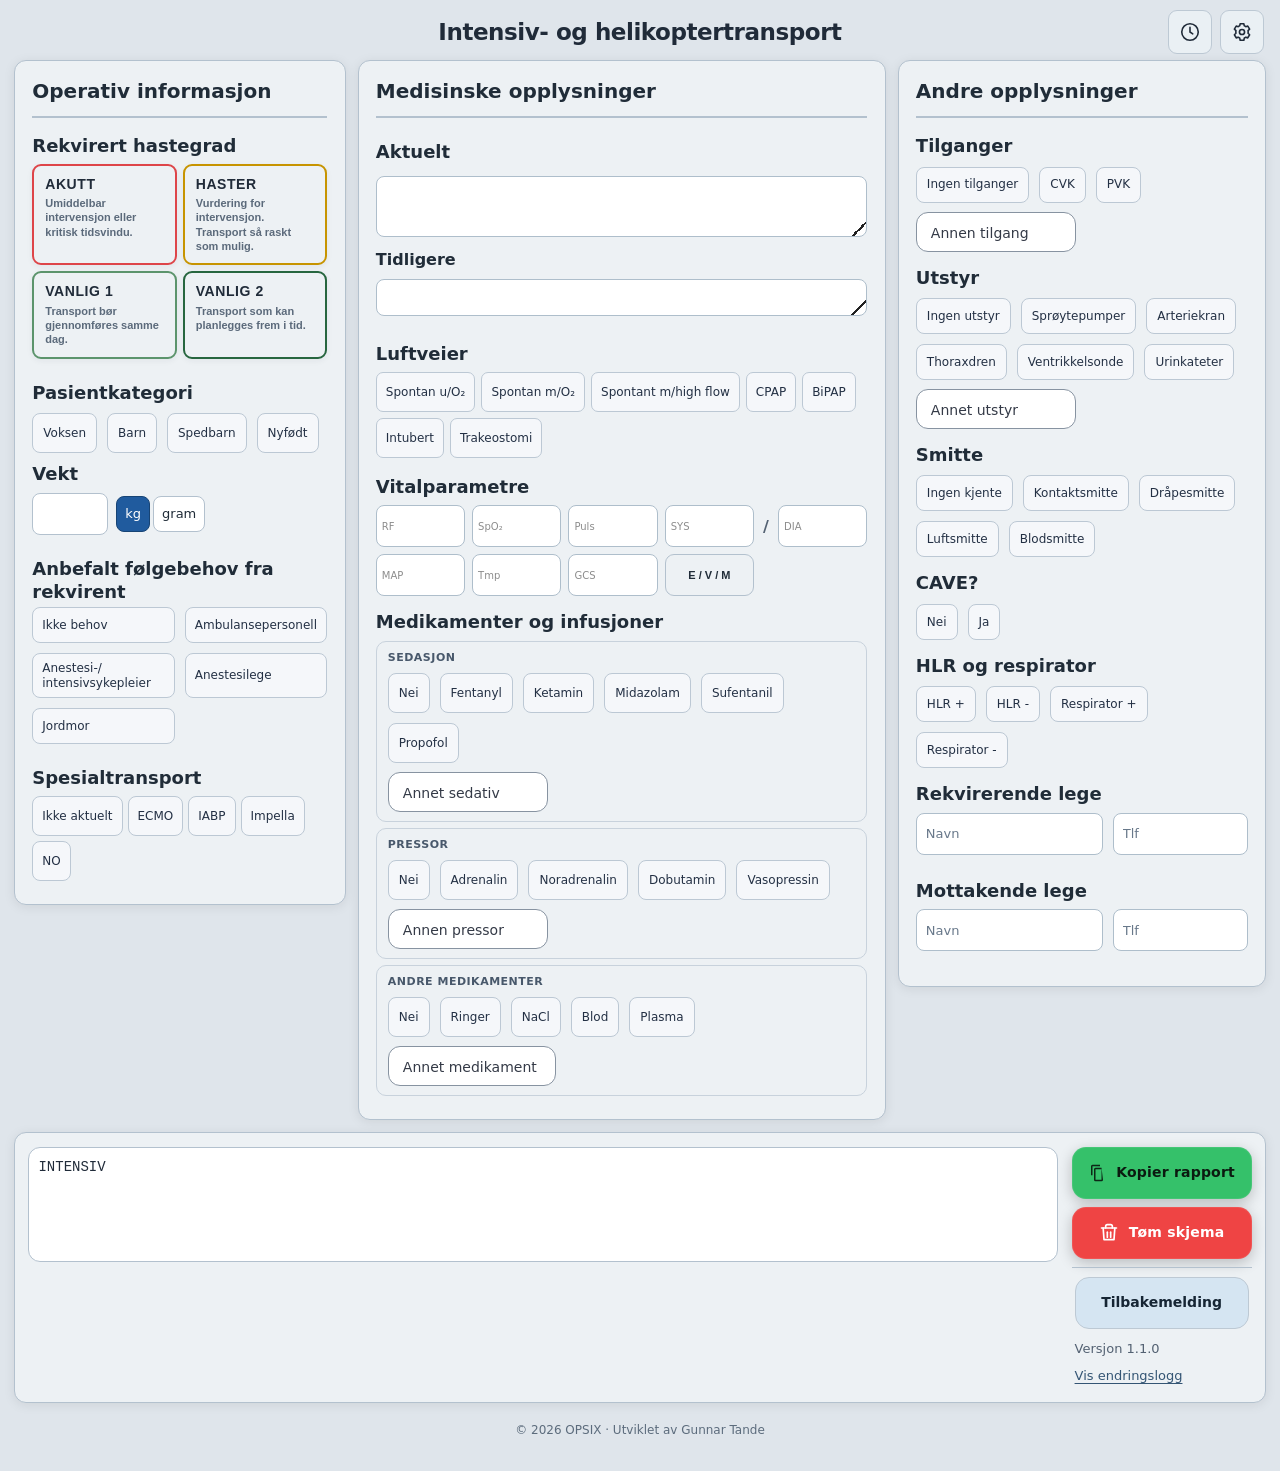
==== commit f7ba48ba: "Oppdatering med tannhjul og klokkeknapp" ====
--- a/index.html
+++ b/index.html
@@ -8,7 +8,7 @@
     <meta name="robots" content="noindex, nofollow, nosnippet, noarchive">
 
     <title>Intensiv- og helikoptertransport</title>
-    <link rel="stylesheet" href="./style.css?v=20261115-3">
+    <link rel="stylesheet" href="./style.css?v=20261119-1">
   </head>
 
   <body>
@@ -21,23 +21,46 @@
             Intensiv- og helikoptertransport
           </h1>
 
-          <div class="opsix-display-controls">
+          <div class="opsix-header-actions">
+            <button id="opsixClockButton" class="opsix-header-button" type="button"
+              aria-label="Åpne klokkeverktøy" title="Åpne klokkeverktøy">
+              <svg viewBox="0 0 24 24" aria-hidden="true" focusable="false" fill="none"
+                stroke="currentColor" stroke-width="1.75" stroke-linecap="round">
+                <circle cx="12" cy="12" r="9"/>
+                <path d="M12 7v5l3 2"/>
+              </svg>
+            </button>
+            <button id="opsixDisplayButton" class="opsix-header-button" type="button"
+              aria-label="Visningsinnstillinger" title="Visningsinnstillinger"
+              aria-controls="opsixDisplayControls" aria-expanded="false">
+              <svg viewBox="0 0 24 24" aria-hidden="true" focusable="false" fill="none"
+                stroke="currentColor" stroke-width="1.75" stroke-linecap="round" stroke-linejoin="round">
+                <path d="m10 3-.5 2.3a7 7 0 0 0-1.6.9L5.7 5.5l-2 3.4 1.7 1.6a7 7 0 0 0 0 2.9l-1.7 1.6 2 3.4 2.2-.7a7 7 0 0 0 1.6.9L10 21h4l.5-2.4a7 7 0 0 0 1.6-.9l2.2.7 2-3.4-1.7-1.6a7 7 0 0 0 0-2.9l1.7-1.6-2-3.4-2.2.7a7 7 0 0 0-1.6-.9L14 3z"/>
+                <circle cx="12" cy="12" r="2.8"/>
+              </svg>
+            </button>
+          </div>
+
+          <div id="opsixDisplayControls" class="opsix-display-controls" hidden>
             <label class="opsix-theme-picker" for="opsixThemeSelect">
               <span class="opsix-visually-hidden">Visningsmodus</span>
-              <select id="opsixThemeSelect" aria-label="Velg visningsmodus">
+              <select id="opsixThemeSelect">
+                <option value="system" selected>Følg systemet</option>
                 <option value="day">☀ Dag</option>
                 <option value="dim">◐ Dempet</option>
-                <option value="night" selected>☾ Natt</option>
+                <option value="night">☾ Natt</option>
               </select>
             </label>
             <label class="opsix-theme-picker" for="opsixTextSize">
-              <select id="opsixTextSize" aria-label="Tekststørrelse">
-                <option value="normal">Tekst 100 %</option>
+              <span class="opsix-visually-hidden">Tekststørrelse</span>
+              <select id="opsixTextSize">
+                <option value="normal">Tekst: nettleserstandard</option>
                 <option value="large">Tekst 115 %</option>
                 <option value="extra-large">Tekst 130 %</option>
               </select>
             </label>
           </div>
+          <p id="opsixClockStatus" class="opsix-clock-status" role="status"></p>
 
         </div>
         <div class="hasteLabel">Rekvirert hastegrad</div>
@@ -1222,6 +1245,6 @@
 
     </dialog>
 
-    <script src="./script.js?v=20261115-5"></script>
+    <script src="./script.js?v=20261119-1"></script>
   </body>
 </html>
--- a/style.css
+++ b/style.css
@@ -55,7 +55,7 @@
   padding: 9px;
   background: var(--field);
   color: var(--fieldText);
-  font-size: calc(14px * var(--opsix-text-scale));
+  font-size: calc(0.875rem * var(--opsix-text-scale));
   margin-bottom: 10px;
 }
 textarea {
@@ -169,7 +169,7 @@
   top: 50%;
   transform: translateY(-50%);
   color: #8c8c8c;
-  font-size: calc(13px * var(--opsix-text-scale));
+  font-size: calc(0.8125rem * var(--opsix-text-scale));
   pointer-events: none;
   z-index: 2;
 }
@@ -240,7 +240,7 @@
   font-weight: 800;
   cursor: pointer;
   transition: .15s;
-  font-size: calc(14px * var(--opsix-text-scale));
+  font-size: calc(0.875rem * var(--opsix-text-scale));
 }
 button:hover {
   opacity: .97;
@@ -260,7 +260,7 @@
   border-radius: 14px;
   border: 1px solid rgba(255,255,255,0.08);
   font-weight: 700;
-  font-size: calc(14px * var(--opsix-text-scale));
+  font-size: calc(0.875rem * var(--opsix-text-scale));
   letter-spacing: .2px;
   transition: background .18s ease,
     transform .12s ease,
@@ -301,12 +301,12 @@
   color: #a7f3c1;
   font-weight: 700;
   min-height: 20px;
-  font-size: calc(13px * var(--opsix-text-scale));
+  font-size: calc(0.8125rem * var(--opsix-text-scale));
 }
 .hasteLabel {
   display: block;
   font-weight: 900;
-  font-size: calc(20px * var(--opsix-text-scale));
+  font-size: calc(1.25rem * var(--opsix-text-scale));
   letter-spacing: .6px;
   margin-top: 14px;
   margin-bottom: 12px;
@@ -348,7 +348,7 @@
   max-width: 240px;
   background: rgba(23,27,34,.96);
   color: #f8fafc;
-  font-size: calc(12px * var(--opsix-text-scale));
+  font-size: calc(0.75rem * var(--opsix-text-scale));
   padding: 6px 10px;
   border-radius: 10px;
   opacity: 0;
@@ -486,7 +486,7 @@
   padding-top: 16px;
   border-top: 1px solid #5a5d66;
   font-weight: 900;
-  font-size: calc(20px * var(--opsix-text-scale));
+  font-size: calc(1.25rem * var(--opsix-text-scale));
   color: #fff;
   width: 100%;
 }
@@ -510,7 +510,7 @@
   margin-top: 18px;
   margin-bottom: 8px;
   line-height: 1.3;
-  font-size: calc(20px * var(--opsix-text-scale));
+  font-size: calc(1.25rem * var(--opsix-text-scale));
   font-weight: 800;
   color: #f3f4f6;
 }
@@ -645,7 +645,7 @@
   text-align: center;
   color: #f1f1f1;
   font-weight: 650;
-  font-size: calc(13px * var(--opsix-text-scale));
+  font-size: calc(0.8125rem * var(--opsix-text-scale));
   cursor: pointer;
   transition: .15s ease;
 }
@@ -708,7 +708,7 @@
 #acuteTrachVentWrap label {
   margin-top: 0;
   margin-bottom: 5px;
-  font-size: calc(12px * var(--opsix-text-scale));
+  font-size: calc(0.75rem * var(--opsix-text-scale));
   font-weight: 700;
   color: #cfcfcf;
   text-transform: uppercase;
@@ -820,7 +820,7 @@
   display: block;
   margin-top: 30px;
   margin-bottom: 14px;
-  font-size: calc(20px * var(--opsix-text-scale));
+  font-size: calc(1.25rem * var(--opsix-text-scale));
   font-weight: 850;
   letter-spacing: .01em;
   color: #ffffff;
@@ -871,7 +871,7 @@
   border: 1px solid rgba(255,255,255,0.05);
 }
 .medGroupTitle {
-  font-size: calc(13px * var(--opsix-text-scale));
+  font-size: calc(0.8125rem * var(--opsix-text-scale));
   font-weight: 600;
   opacity: 0.72;
   margin-bottom: 8px;
@@ -923,7 +923,7 @@
 .feedbackBtn {
   min-height: 44px;
   border: 1px solid rgba(255,255,255,0.06);
-  font-size: calc(13px * var(--opsix-text-scale));
+  font-size: calc(0.8125rem * var(--opsix-text-scale));
 }
 .feedbackBtn:hover {
   background: rgba(255,255,255,0.035);
@@ -963,13 +963,13 @@
   width: 100%;
 }
 .hasteCardTitle {
-  font-size: calc(17px * var(--opsix-text-scale));
+  font-size: calc(1.0625rem * var(--opsix-text-scale));
   font-weight: 900;
   text-transform: uppercase;
   letter-spacing: .04em;
 }
 .hasteCardText {
-  font-size: calc(12px * var(--opsix-text-scale));
+  font-size: calc(0.75rem * var(--opsix-text-scale));
   font-weight: 650;
   line-height: 1.35;
   opacity: .88;
@@ -1215,7 +1215,7 @@
   border-radius: 14px;
   border: 1px solid rgba(255,255,255,0.08);
   background: #2f333b;
-  font-size: calc(14px * var(--opsix-text-scale));
+  font-size: calc(0.875rem * var(--opsix-text-scale));
   font-weight: 500;
   line-height: 1.2;
   cursor: pointer;
@@ -1315,7 +1315,7 @@
   align-items: center;
   height: 100%;
   color: #8c8c8c;
-  font-size: calc(13px * var(--opsix-text-scale));
+  font-size: calc(0.8125rem * var(--opsix-text-scale));
   line-height: 1;
   pointer-events: none;
 }
@@ -1331,7 +1331,7 @@
   background: #2f333b !important;
   border: 1px solid rgba(255,255,255,0.08) !important;
   color: #f1f1f1 !important;
-  font-size: calc(14px * var(--opsix-text-scale)) !important;
+  font-size: calc(0.875rem * var(--opsix-text-scale)) !important;
   font-weight: 500 !important;
   line-height: 1.2 !important;
 }
@@ -1358,7 +1358,7 @@
   border: 1px solid rgba(255,255,255,0.08) !important;
   background: #2f333b !important;
   color: #f1f1f1 !important;
-  font-size: calc(14px * var(--opsix-text-scale)) !important;
+  font-size: calc(0.875rem * var(--opsix-text-scale)) !important;
   font-weight: 500 !important;
   line-height: 1.2 !important;
   cursor: pointer;
@@ -1399,7 +1399,7 @@
   border: 1px solid rgba(255,255,255,0.08) !important;
   background: #2f333b !important;
   color: #f1f1f1 !important;
-  font-size: calc(14px * var(--opsix-text-scale)) !important;
+  font-size: calc(0.875rem * var(--opsix-text-scale)) !important;
   font-weight: 500 !important;
   line-height: 1.2 !important;
   cursor: pointer;
@@ -1496,7 +1496,7 @@
   white-space: nowrap;
   background: rgba(20,20,20,0.96);
   color: #fff;
-  font-size: calc(12px * var(--opsix-text-scale));
+  font-size: calc(0.75rem * var(--opsix-text-scale));
   font-weight: 600;
   padding: 6px 10px;
   border-radius: 10px;
@@ -1519,7 +1519,7 @@
   min-height: 46px !important;
   padding: 0 38px 0 12px !important;
   margin: 0 !important;
-  font-size: calc(15px * var(--opsix-text-scale)) !important;
+  font-size: calc(0.9375rem * var(--opsix-text-scale)) !important;
   line-height: normal !important;
   box-sizing: border-box !important;
   vertical-align: middle;
@@ -1532,7 +1532,7 @@
   gap: 12px;
 }
 .versionNumber {
-  font-size: calc(13px * var(--opsix-text-scale));
+  font-size: calc(0.8125rem * var(--opsix-text-scale));
   color: var(--muted, #cfcfcf);
   font-weight: 500;
 }
@@ -1541,7 +1541,7 @@
   background: transparent;
   color: var(--accent, #8fb0ff);
   font: inherit;
-  font-size: calc(13px * var(--opsix-text-scale));
+  font-size: calc(0.8125rem * var(--opsix-text-scale));
   font-weight: 500;
   cursor: pointer;
   padding: 6px 0;
@@ -1579,13 +1579,13 @@
 }
 .versionHistoryHeader h2 {
   margin: 0 0 5px;
-  font-size: calc(21px * var(--opsix-text-scale));
+  font-size: calc(1.3125rem * var(--opsix-text-scale));
   font-weight: 650;
   color: inherit;
 }
 .versionHistoryHeader p {
   margin: 0;
-  font-size: calc(13px * var(--opsix-text-scale));
+  font-size: calc(0.8125rem * var(--opsix-text-scale));
   color: var(--muted, #cfcfcf);
 }
 .versionHistoryClose {
@@ -1600,7 +1600,7 @@
   border-radius: 8px;
   background: transparent;
   color: inherit;
-  font-size: calc(28px * var(--opsix-text-scale));
+  font-size: calc(1.75rem * var(--opsix-text-scale));
   line-height: 1;
   cursor: pointer;
 }
@@ -1613,7 +1613,7 @@
 .versionHistoryIntro {
   margin-bottom: 20px;
   color: var(--muted, #cfcfcf);
-  font-size: calc(13px * var(--opsix-text-scale));
+  font-size: calc(0.8125rem * var(--opsix-text-scale));
   line-height: 1.6;
 }
 .versionHistoryList {
@@ -1637,7 +1637,7 @@
 }
 .versionHistoryEntryTitle {
   margin: 0;
-  font-size: calc(16px * var(--opsix-text-scale));
+  font-size: calc(1rem * var(--opsix-text-scale));
   font-weight: 650;
 }
 .versionHistoryBadge {
@@ -1645,25 +1645,25 @@
   border-radius: 20px;
   background: rgba(53, 193, 106, 0.15);
   color: var(--green, #35c16a);
-  font-size: calc(11px * var(--opsix-text-scale));
+  font-size: calc(0.6875rem * var(--opsix-text-scale));
   font-weight: 650;
 }
 .versionHistoryDate {
   display: block;
   margin-bottom: 12px;
-  font-size: calc(12px * var(--opsix-text-scale));
+  font-size: calc(0.75rem * var(--opsix-text-scale));
   color: var(--muted, #cfcfcf);
 }
 .versionHistoryDescription {
   margin: 0;
-  font-size: calc(14px * var(--opsix-text-scale));
+  font-size: calc(0.875rem * var(--opsix-text-scale));
   line-height: 1.7;
   white-space: pre-wrap;
   overflow-wrap: anywhere;
 }
 .versionHistoryStatus {
   margin: 0;
-  font-size: calc(13px * var(--opsix-text-scale));
+  font-size: calc(0.8125rem * var(--opsix-text-scale));
   line-height: 1.6;
   color: var(--muted, #cfcfcf);
 }
@@ -1679,7 +1679,7 @@
   background: var(--green, #35c16a);
   color: #111;
   font: inherit;
-  font-size: calc(14px * var(--opsix-text-scale));
+  font-size: calc(0.875rem * var(--opsix-text-scale));
   font-weight: 650;
   cursor: pointer;
 }
@@ -1767,7 +1767,7 @@
   }
   h1 {
     overflow-wrap: anywhere;
-    font-size: clamp(calc(19px * var(--opsix-text-scale)), calc(5vw * var(--opsix-text-scale)), calc(30px * var(--opsix-text-scale)));
+    font-size: clamp(calc(1.1875rem * var(--opsix-text-scale)), calc(5vw * var(--opsix-text-scale)), calc(1.875rem * var(--opsix-text-scale)));
   }
 }
 input.kliniskUgyldig {
@@ -2074,7 +2074,7 @@
   padding: 0 12px !important;
   box-sizing: border-box;
   text-align: center !important;
-  font-size: calc(12px * var(--opsix-text-scale)) !important;
+  font-size: calc(0.75rem * var(--opsix-text-scale)) !important;
   font-weight: 400;
   line-height: 1.5;
   color: var(--muted, #aaa);
@@ -2098,7 +2098,7 @@
   background: var(--panel, #3a3d43);
   color: var(--text, #f1f1f1);
   font-family: inherit;
-  font-size: calc(13px * var(--opsix-text-scale));
+  font-size: calc(0.8125rem * var(--opsix-text-scale));
   font-weight: 600;
   line-height: 1.4;
   text-decoration: none;
@@ -2300,7 +2300,7 @@
   border: 1px solid var(--v110-border);
   border-radius: 12px;
   font-family: ui-monospace, SFMono-Regular, Consolas, monospace;
-  font-size: calc(14px * var(--opsix-text-scale));
+  font-size: calc(0.875rem * var(--opsix-text-scale));
   line-height: 1.5;
   overflow-y: auto;
 }
@@ -2344,7 +2344,7 @@
 body.opsix-test-mode .opsix-gcs-label {
   display: block;
   font-weight: 600;
-  font-size: calc(13px * var(--opsix-text-scale));
+  font-size: calc(0.8125rem * var(--opsix-text-scale));
   margin: 9px 0 6px;
   color: var(--v110-foreground);
 }
@@ -2355,7 +2355,7 @@
   margin: 6px 0;
 }
 body.opsix-test-mode .opsix-gcs-note {
-  font-size: calc(12px * var(--opsix-text-scale));
+  font-size: calc(0.75rem * var(--opsix-text-scale));
   line-height: 1.5;
   color: var(--v110-subtle-text);
   margin-bottom: 0;
@@ -2377,7 +2377,7 @@
 }
 body.opsix-test-mode .opsix-confirm-body h2 {
   margin: 0 0 10px;
-  font-size: calc(20px * var(--opsix-text-scale));
+  font-size: calc(1.25rem * var(--opsix-text-scale));
 }
 body.opsix-test-mode .opsix-confirm-body p {
   line-height: 1.55;
@@ -2446,7 +2446,7 @@
   body.opsix-test-mode input:not([type=checkbox]):not([type=radio]),
 body.opsix-test-mode textarea,
 body.opsix-test-mode select {
-    font-size: calc(16px * var(--opsix-text-scale));
+    font-size: calc(1rem * var(--opsix-text-scale));
   }
   body.opsix-test-mode .intubRow {
     flex-wrap: wrap;
@@ -2491,7 +2491,7 @@
 }
 body.opsix-test-mode #pageTitle {
   margin: 0 0 5px;
-  font-size: clamp(calc(20px * var(--opsix-text-scale)), calc(1.8vw * var(--opsix-text-scale)), calc(27px * var(--opsix-text-scale)));
+  font-size: clamp(calc(1.25rem * var(--opsix-text-scale)), calc(1.8vw * var(--opsix-text-scale)), calc(1.6875rem * var(--opsix-text-scale)));
 }
 body.opsix-test-mode .opsix-column {
   border-radius: 12px;
@@ -2505,7 +2505,7 @@
 }
 body.opsix-test-mode .opsix-operativ > .hasteLabel {
   margin: 3px 0 6px;
-  font-size: calc(14px * var(--opsix-text-scale));
+  font-size: calc(0.875rem * var(--opsix-text-scale));
 }
 body.opsix-test-mode .opsix-operativ .hasteGrid {
   gap: 6px;
@@ -2518,10 +2518,10 @@
   border-radius: 9px;
 }
 body.opsix-test-mode .hasteCardTitle {
-  font-size: calc(12px * var(--opsix-text-scale));
+  font-size: calc(0.75rem * var(--opsix-text-scale));
 }
 body.opsix-test-mode .hasteCardText {
-  font-size: calc(10px * var(--opsix-text-scale));
+  font-size: calc(0.625rem * var(--opsix-text-scale));
   line-height: 1.18;
 }
 body.opsix-test-mode .followRow,
@@ -2545,7 +2545,7 @@
 body.opsix-test-mode .specialGroup .specCell {
   min-height: 32px !important;
   padding: 5px 9px !important;
-  font-size: calc(12px * var(--opsix-text-scale)) !important;
+  font-size: calc(0.75rem * var(--opsix-text-scale)) !important;
   line-height: 1.2 !important;
   border-radius: 8px !important;
   white-space: normal;
@@ -2556,7 +2556,7 @@
   border-radius: 10px;
 }
 body.opsix-test-mode .medGroupTitle {
-  font-size: calc(11px * var(--opsix-text-scale));
+  font-size: calc(0.6875rem * var(--opsix-text-scale));
   margin-bottom: 5px;
 }
 body.opsix-test-mode .accessGroup .toggleCell {
@@ -2593,7 +2593,7 @@
 body.opsix-test-mode .opsix-gcs-toggle {
   min-height: 31px;
   padding: 5px 9px;
-  font-size: calc(12px * var(--opsix-text-scale));
+  font-size: calc(0.75rem * var(--opsix-text-scale));
 }
 body.opsix-test-mode #rapport {
   min-height: 115px;
@@ -2793,7 +2793,7 @@
     white-space: nowrap !important;
     min-height: 32px !important;
     padding: 5px 7px !important;
-    font-size: calc(11px * var(--opsix-text-scale)) !important;
+    font-size: calc(0.6875rem * var(--opsix-text-scale)) !important;
     border-radius: 7px !important;
     margin: 0 !important;
   }
@@ -2844,7 +2844,7 @@
   box-sizing: border-box;
   font-variant-numeric: tabular-nums;
   padding-right: 5px;
-  font-size: calc(14px * var(--opsix-text-scale));
+  font-size: calc(0.875rem * var(--opsix-text-scale));
   text-align: right;
 }
 body.opsix-test-mode .inlineVitals .vpField input {
@@ -2860,7 +2860,7 @@
 body.opsix-test-mode .inlineVitals .vpField span,
 body.opsix-test-mode .inlineVitals .btMini span {
   left: 8px;
-  font-size: calc(12px * var(--opsix-text-scale));
+  font-size: calc(0.75rem * var(--opsix-text-scale));
 }
 @media (max-width: 799px) {
   body.opsix-test-mode .opsix-medisinsk .airwayRow {
@@ -2884,7 +2884,7 @@
   margin: 0 !important;
   padding: 3px 22px 3px 9px !important;
   border-radius: 8px !important;
-  font-size: calc(12px * var(--opsix-text-scale)) !important;
+  font-size: calc(0.75rem * var(--opsix-text-scale)) !important;
   font-weight: 600;
   line-height: 1.2 !important;
   box-shadow: none !important;
@@ -2906,7 +2906,7 @@
   padding: 3px 22px 3px 9px !important;
   border: 1px solid var(--v110-border) !important;
   border-radius: 8px !important;
-  font-size: calc(12px * var(--opsix-text-scale)) !important;
+  font-size: calc(0.75rem * var(--opsix-text-scale)) !important;
   font-weight: 600;
   line-height: 1.2 !important;
   background-color: var(--v110-field) !important;
@@ -2933,7 +2933,7 @@
     height: 40px !important;
     min-height: 40px !important;
     max-height: 40px !important;
-    font-size: calc(14px * var(--opsix-text-scale)) !important;
+    font-size: calc(0.875rem * var(--opsix-text-scale)) !important;
   }
 }
 body.opsix-test-mode {
@@ -2954,22 +2954,22 @@
   font-weight: 650;
 }
 body.opsix-test-mode .opsix-column .specLabel {
-  font-size: calc(12px * var(--opsix-text-scale)) !important;
+  font-size: calc(0.75rem * var(--opsix-text-scale)) !important;
   font-weight: 650;
 }
 body.opsix-test-mode .opsix-column input:not([type=checkbox]):not([type=radio]):not([type=hidden]) {
   box-sizing: border-box;
   min-height: var(--opsix-field-h);
   border-radius: 8px;
-  font-size: calc(13px * var(--opsix-text-scale));
+  font-size: calc(0.8125rem * var(--opsix-text-scale));
 }
 body.opsix-test-mode .opsix-column select {
-  font-size: calc(13px * var(--opsix-text-scale));
+  font-size: calc(0.8125rem * var(--opsix-text-scale));
 }
 body.opsix-test-mode .opsix-column textarea {
   box-sizing: border-box;
   border-radius: 8px;
-  font-size: calc(13px * var(--opsix-text-scale));
+  font-size: calc(0.8125rem * var(--opsix-text-scale));
 }
 body.opsix-test-mode .chipRow,
 body.opsix-test-mode .followRow,
@@ -3038,7 +3038,7 @@
   border-radius: 50%;
   background: #fff;
   color: #182635;
-  font-size: calc(13px * var(--opsix-text-scale));
+  font-size: calc(0.8125rem * var(--opsix-text-scale));
   font-weight: 900;
 }
 body.opsix-test-mode .hasteGrid .hasteCard.haste-planlagt.active {
@@ -3060,7 +3060,7 @@
   border: 1px solid currentColor;
   border-radius: 5px;
   color: var(--muted);
-  font-size: calc(11px * var(--opsix-text-scale));
+  font-size: calc(0.6875rem * var(--opsix-text-scale));
   font-weight: 750;
   letter-spacing: .01em;
 }
@@ -3195,7 +3195,7 @@
   padding: clamp(13px,1.35vw,19px);
 }
 body.opsix-test-mode .opsix-column-title {
-  font-size: calc(17px * var(--opsix-text-scale)) !important;
+  font-size: calc(1.0625rem * var(--opsix-text-scale)) !important;
   margin-bottom: 13px !important;
   padding-bottom: 11px !important;
 }
@@ -3203,13 +3203,13 @@
 body.opsix-test-mode .opsix-column .bigSection,
 body.opsix-test-mode .opsix-column .section,
 body.opsix-test-mode .opsix-column .vpTitle {
-  font-size: calc(14px * var(--opsix-text-scale)) !important;
+  font-size: calc(0.875rem * var(--opsix-text-scale)) !important;
   line-height: 1.35 !important;
   margin-top: 14px !important;
   margin-bottom: 7px !important;
 }
 body.opsix-test-mode .opsix-column .medGroupTitle {
-  font-size: calc(11px * var(--opsix-text-scale)) !important;
+  font-size: calc(0.6875rem * var(--opsix-text-scale)) !important;
   letter-spacing: .045em;
 }
 body.opsix-test-mode .hasteGrid .hasteCard {
@@ -3224,10 +3224,10 @@
   box-shadow: 0 0 0 2px rgba(15,23,42,.32) inset !important;
 }
 body.opsix-test-mode .hasteGrid .hasteCardTitle {
-  font-size: calc(14px * var(--opsix-text-scale)) !important;
+  font-size: calc(0.875rem * var(--opsix-text-scale)) !important;
 }
 body.opsix-test-mode .hasteGrid .hasteCardText {
-  font-size: calc(11px * var(--opsix-text-scale)) !important;
+  font-size: calc(0.6875rem * var(--opsix-text-scale)) !important;
   line-height: 1.3 !important;
 }
 body.opsix-test-mode .opsix-operativ .followRow {
@@ -3297,14 +3297,14 @@
   max-height: var(--opsix-control-h) !important;
   padding-left: 36px !important;
   padding-right: 7px !important;
-  font-size: calc(14px * var(--opsix-text-scale)) !important;
+  font-size: calc(0.875rem * var(--opsix-text-scale)) !important;
   text-align: right !important;
   font-variant-numeric: tabular-nums;
 }
 body.opsix-test-mode .opsix-medisinsk .inlineVitals .vpField span,
 body.opsix-test-mode .opsix-medisinsk .inlineVitals .btMini span {
   left: 7px !important;
-  font-size: calc(11px * var(--opsix-text-scale)) !important;
+  font-size: calc(0.6875rem * var(--opsix-text-scale)) !important;
 }
 body.opsix-test-mode .opsix-medisinsk .inlineVitals .vpGcsField {
   grid-column: auto;
@@ -3331,7 +3331,7 @@
   text-align: center;
 }
 body.opsix-test-mode .opsix-medisinsk .airwayRow .binaryOpt span {
-  font-size: calc(12px * var(--opsix-text-scale)) !important;
+  font-size: calc(0.75rem * var(--opsix-text-scale)) !important;
   line-height: 1.2 !important;
 }
 body.opsix-test-mode .opsix-medisinsk #spontO2Wrap,
@@ -3431,7 +3431,7 @@
   min-height: 29px !important;
   height: 29px !important;
   padding: 4px 7px !important;
-  font-size: calc(11px * var(--opsix-text-scale)) !important;
+  font-size: calc(0.6875rem * var(--opsix-text-scale)) !important;
   border-radius: 7px !important;
   white-space: nowrap;
   z-index: 2;
@@ -3465,7 +3465,7 @@
   width: auto !important;
   padding: 0 !important;
   line-height: 1.2 !important;
-  font-size: calc(12px * var(--opsix-text-scale)) !important;
+  font-size: calc(0.75rem * var(--opsix-text-scale)) !important;
 }
 
 body.opsix-test-mode .opsix-medisinsk .vpGcsField .opsix-gcs-toggle:focus-visible,
@@ -3544,14 +3544,14 @@
   min-height: 42px !important;
   max-height: 42px !important;
   padding: 0 7px 0 31px !important;
-  font-size: calc(14px * var(--opsix-text-scale)) !important;
+  font-size: calc(0.875rem * var(--opsix-text-scale)) !important;
   text-align: right !important;
   font-variant-numeric: tabular-nums;
 }
 body.opsix-test-mode .opsix-medisinsk .inlineVitals .opsix-vitals-row .vpField > span,
 body.opsix-test-mode .opsix-medisinsk .inlineVitals .opsix-vitals-row .btMini > span {
   left: 6px !important;
-  font-size: calc(10px * var(--opsix-text-scale)) !important;
+  font-size: calc(0.625rem * var(--opsix-text-scale)) !important;
 }
 body.opsix-test-mode .opsix-medisinsk .inlineVitals .opsix-vitals-secondary .vpGcsField input {
   padding-right: 82px !important;
@@ -3568,7 +3568,7 @@
   height: 30px !important;
   min-height: 30px !important;
   padding: 4px 7px !important;
-  font-size: calc(11px * var(--opsix-text-scale)) !important;
+  font-size: calc(0.6875rem * var(--opsix-text-scale)) !important;
   z-index: 3;
 }
 @media (max-width: 540px) {
@@ -3608,12 +3608,12 @@
   display: none !important;
 }
 body.opsix-test-mode #transportWrap .transportRow > label.medChip.spedChip span {
-  font-size: calc(12px * var(--opsix-text-scale)) !important;
+  font-size: calc(0.75rem * var(--opsix-text-scale)) !important;
   line-height: 1.2 !important;
   width: auto !important;
   padding: 0 !important;
 }
-/* Antallsmenyene bruker lyse feltfarger med mÃ¸rk tekst i Natt og Dempet. */
+/* Antallsmenyene bruker lyse feltfarger med mÃƒÂ¸rk tekst i Natt og Dempet. */
 body.opsix-test-mode:not(.theme-light) .opsix-andre :is(#cvkLumen,#pvkAntall,#utstPumpeAntall) {
   color: #1b2a3c !important;
   background-color: var(--field) !important;
@@ -3656,7 +3656,7 @@
   height: 42px !important;
   min-width: 85px !important;
   padding: 7px 10px !important;
-  font-size: calc(12px * var(--opsix-text-scale)) !important;
+  font-size: calc(0.75rem * var(--opsix-text-scale)) !important;
   white-space: nowrap;
 }
 body.opsix-test-mode .opsix-gcs-details[hidden],
@@ -3764,13 +3764,13 @@
   background: transparent;
   color: var(--text);
   font: inherit;
-  font-size: calc(14px * var(--opsix-text-scale));
+  font-size: calc(0.875rem * var(--opsix-text-scale));
   font-weight: 700;
   text-align: left;
   cursor: default;
 }
 body.opsix-test-mode .opsix-acute-section .opsix-acute-note {
-  font-size: calc(11px * var(--opsix-text-scale));
+  font-size: calc(0.6875rem * var(--opsix-text-scale));
   font-weight: 500;
   opacity: .75;
   margin-left: auto;
@@ -3792,7 +3792,7 @@
 }
 body.opsix-test-mode .opsix-acute-collapsible .opsix-acute-indicator {
   display: inline;
-  font-size: calc(15px * var(--opsix-text-scale));
+  font-size: calc(0.9375rem * var(--opsix-text-scale));
   opacity: .85;
   transition: transform .15s ease;
 }
@@ -3807,7 +3807,7 @@
 body.opsix-test-mode .opsix-operativ .section,
 body.opsix-test-mode .opsix-operativ .minorTitle,
 body.opsix-test-mode .opsix-acute-heading {
-  font-size: calc(14px * var(--opsix-text-scale)) !important;
+  font-size: calc(0.875rem * var(--opsix-text-scale)) !important;
   font-weight: 700 !important;
   line-height: 1.35 !important;
 }
@@ -3855,7 +3855,7 @@
   background: var(--panel);
   color: var(--text);
   font: inherit;
-  font-size: calc(14px * var(--opsix-text-scale));
+  font-size: calc(0.875rem * var(--opsix-text-scale));
   font-weight: 650;
   cursor: pointer;
   color-scheme: dark;
@@ -3979,17 +3979,17 @@
     min-width: 0 !important;
     max-width: 100% !important;
     padding: 6px 3px !important;
-    font-size: calc(11px * var(--opsix-text-scale)) !important;
+    font-size: calc(0.6875rem * var(--opsix-text-scale)) !important;
   }
   body.opsix-test-mode .opsix-medisinsk .inlineVitals .opsix-vitals-secondary .vpGcsField input {
     padding-left: 29px !important;
     padding-right: 4px !important;
-    font-size: clamp(calc(11px * var(--opsix-text-scale)), calc(0.95vw * var(--opsix-text-scale)), calc(14px * var(--opsix-text-scale))) !important;
+    font-size: clamp(calc(0.6875rem * var(--opsix-text-scale)), calc(0.95vw * var(--opsix-text-scale)), calc(0.875rem * var(--opsix-text-scale))) !important;
   }
 }
 body.opsix-test-mode .opsix-gcs-scale-title {
   margin: 0 0 9px;
-  font-size: calc(14px * var(--opsix-text-scale));
+  font-size: calc(0.875rem * var(--opsix-text-scale));
   font-weight: 750;
   color: var(--v110-foreground, var(--text));
 }
@@ -4015,7 +4015,7 @@
   border-radius: 10px;
   background: rgba(178,118,24,.13);
   color: var(--v110-foreground, var(--text));
-  font-size: calc(13px * var(--opsix-text-scale));
+  font-size: calc(0.8125rem * var(--opsix-text-scale));
   line-height: 1.45;
 }
 body.opsix-test-mode .opsix-gcs-recheck[hidden],
@@ -4035,7 +4035,7 @@
   padding: 0 12px !important;
   text-align: center !important;
   font-family: inherit !important;
-  font-size: calc(12px * var(--opsix-text-scale)) !important;
+  font-size: calc(0.75rem * var(--opsix-text-scale)) !important;
   font-weight: 400 !important;
   line-height: 1.5 !important;
   letter-spacing: 0 !important;
@@ -4046,7 +4046,7 @@
   --opsix-subheading-weight: 700;
 }
 body.opsix-test-mode .opsix-columns > .opsix-column > .opsix-column-title {
-  font-size: clamp(calc(18px * var(--opsix-text-scale)), calc(1.2vw * var(--opsix-text-scale)), calc(20px * var(--opsix-text-scale))) !important;
+  font-size: clamp(calc(1.125rem * var(--opsix-text-scale)), calc(1.2vw * var(--opsix-text-scale)), calc(1.25rem * var(--opsix-text-scale))) !important;
   line-height: 1.35 !important;
   color: var(--v110-title, var(--text)) !important;
   opacity: 1 !important;
@@ -4086,11 +4086,11 @@
   margin: 0 0 7px !important;
 }
 
-/* ==== OPSIX DESIGN SYSTEM â€“ TYPOGRAFI ==== */
+/* ==== OPSIX DESIGN SYSTEM Ã¢â‚¬â€œ TYPOGRAFI ==== */
 body.opsix-test-mode {
   --opsix-heading-font: system-ui, -apple-system, BlinkMacSystemFont, "Segoe UI", sans-serif;
-  --opsix-colheading-size: calc(20px * var(--opsix-text-scale));
-  --opsix-subheading-size: calc(18px * var(--opsix-text-scale));
+  --opsix-colheading-size: calc(1.25rem * var(--opsix-text-scale));
+  --opsix-subheading-size: calc(1.125rem * var(--opsix-text-scale));
   --opsix-heading-color: var(--v110-foreground, var(--text));
 }
 body.opsix-test-mode .opsix-columns > .opsix-column > .opsix-column-title {
@@ -4117,14 +4117,14 @@
   border-top: 0 !important;
   padding-top: 0 !important;
 }
-/* Den siste deklarasjonen for kolonneproporsjon gjelder alltid pÃ¥ desktop. */
+/* Den siste deklarasjonen for kolonneproporsjon gjelder alltid pÃƒÂ¥ desktop. */
 @media (min-width: 1201px) {
  body.opsix-test-mode .opsix-columns,
  body.opsix-no-haste.opsix-test-mode .opsix-columns {
    grid-template-columns: minmax(0,27fr) minmax(0,43fr) minmax(0,30fr) !important;
  }
 }
-/* Synlig fokus pÃ¥ reelle input-elementer og tilhÃ¸rende chips. */
+/* Synlig fokus pÃƒÂ¥ reelle input-elementer og tilhÃƒÂ¸rende chips. */
 body.opsix-test-mode :is(.medChip,.spedChip,.followChip,.binaryOpt,.smChip):focus-within,
 body.opsix-test-mode .specialGroup .specCell:focus-within {
   outline: 3px solid #7eb8fa !important;
@@ -4132,7 +4132,7 @@
 }
 
 /* =============================================================
-   OPSIX V1.1.0 â€“ MEDIKAMENT-FRITEKST SOM REDIGERBARE CHIPS
+   OPSIX V1.1.0 Ã¢â‚¬â€œ MEDIKAMENT-FRITEKST SOM REDIGERBARE CHIPS
    Utelukkende Sedasjon / Pressor / Andre. Tilganger og Utstyr
    beholder sine eksisterende fritekstfelt.
 ============================================================= */
@@ -4183,7 +4183,7 @@
   border-radius: 12px !important;
   background: var(--v110-choice, #394553) !important;
   color: #fff !important;
-  font: 500 calc(14px * var(--opsix-text-scale))/calc(20px * var(--opsix-text-scale)) system-ui,-apple-system,BlinkMacSystemFont,"Segoe UI",sans-serif !important;
+  font: 500 calc(0.875rem * var(--opsix-text-scale))/calc(1.25rem * var(--opsix-text-scale)) system-ui,-apple-system,BlinkMacSystemFont,"Segoe UI",sans-serif !important;
   letter-spacing: 0 !important;
   resize: none !important;
   overflow: hidden !important;
@@ -4204,7 +4204,7 @@
 }
 
 /* =====================================================
-   OPSIX V1.1.0 â€“ TILGANGER OG UTSTYR: FRITEKSTCHIPS
+   OPSIX V1.1.0 Ã¢â‚¬â€œ TILGANGER OG UTSTYR: FRITEKSTCHIPS
    Bruk samme utforming og dynamikk som medikamentchips.
 ===================================================== */
 body.opsix-test-mode :is(#tilgangerDynamicBody,#utstyrDynamicBody).accessDynamic {
@@ -4250,7 +4250,7 @@
   border-radius: 12px !important;
   background: var(--v110-choice, #394553) !important;
   color: #fff !important;
-  font: 500 calc(14px * var(--opsix-text-scale))/calc(20px * var(--opsix-text-scale)) system-ui,-apple-system,BlinkMacSystemFont,"Segoe UI",sans-serif !important;
+  font: 500 calc(0.875rem * var(--opsix-text-scale))/calc(1.25rem * var(--opsix-text-scale)) system-ui,-apple-system,BlinkMacSystemFont,"Segoe UI",sans-serif !important;
   resize: none !important;
   overflow: hidden !important;
   white-space: pre-wrap !important;
@@ -4269,9 +4269,9 @@
 }
 
 /* =============================================================
-   OPSIX V1.1.0 â€“ UTFYLTE FRITEKSTCHIPS SOM VALGTE CHIPS
+   OPSIX V1.1.0 Ã¢â‚¬â€œ UTFYLTE FRITEKSTCHIPS SOM VALGTE CHIPS
    Underliggende avkryssing styres fortsatt av eksisterende JS.
-   Tomme reservechips beholder ordinÃ¦r, nÃ¸ytral bakgrunn.
+   Tomme reservechips beholder ordinÃƒÂ¦r, nÃƒÂ¸ytral bakgrunn.
 ============================================================= */
 body.opsix-test-mode :is(#sedDynamicBody,#pressorDynamicBody,#andreInfBody)
   .opsix-medication-chip-row:has(> input[type="checkbox"]:checked)
@@ -4293,8 +4293,8 @@
   }
 
 /* =============================================================
-   OPSIX V1.1.0 â€“ LESBARE FRITEKSTCHIPS I DAGVISNING
-   Samme tekstfarge som Ã¸vrige lyse input/valg.
+   OPSIX V1.1.0 Ã¢â‚¬â€œ LESBARE FRITEKSTCHIPS I DAGVISNING
+   Samme tekstfarge som ÃƒÂ¸vrige lyse input/valg.
    Natt og dempet modus er uendret.
 ============================================================= */
 body.theme-light.opsix-test-mode :is(#sedDynamicBody,#pressorDynamicBody,#andreInfBody)
@@ -4325,8 +4325,8 @@
   caret-color: #111827 !important;
 }
 /* ==============================================================
-   OPSIX V1.1.0 TEST â€“ avtalte justeringer 09.11.2026
-   MÃ¥lrettet tilleggs-CSS for nye felt. Andre temaer uendret.
+   OPSIX V1.1.0 TEST Ã¢â‚¬â€œ avtalte justeringer 09.11.2026
+   MÃƒÂ¥lrettet tilleggs-CSS for nye felt. Andre temaer uendret.
 ============================================================== */
 body.opsix-test-mode :is(#biPAPWrap,#acuteBiPAPWrap) {
   margin-top: 10px;
@@ -4354,7 +4354,7 @@
   display: inline-flex !important;
   align-items: center !important;
   justify-content: center !important;
-  font: 700 calc(14px * var(--opsix-text-scale))/1.2 system-ui,-apple-system,BlinkMacSystemFont,"Segoe UI",sans-serif !important;
+  font: 700 calc(0.875rem * var(--opsix-text-scale))/1.2 system-ui,-apple-system,BlinkMacSystemFont,"Segoe UI",sans-serif !important;
   box-sizing: border-box !important;
   text-align: center !important;
 }
@@ -4373,7 +4373,7 @@
 body.opsix-test-mode .opsix-report-tools #opsixFooterActions > .feedbackBtn {
   order: -1;
 }
-/* OPSIX â€“ ferdigutfylte felt. Fargevalg fÃ¸lger aktivt tema.
+/* OPSIX Ã¢â‚¬â€œ ferdigutfylte felt. Fargevalg fÃƒÂ¸lger aktivt tema.
    Ingen andre chips, rapportfelt eller datakilder omfattes. */
 body.opsix-test-mode {
   --opsix-complete-bg: #344f68;
@@ -4411,7 +4411,7 @@
   color: var(--opsix-complete-text) !important;
   caret-color: var(--opsix-complete-text);
 }
-/* Fokus viser pÃ¥gÃ¥ende redigering; natt er hvit, dag/dempet har egne farger. */
+/* Fokus viser pÃƒÂ¥gÃƒÂ¥ende redigering; natt er hvit, dag/dempet har egne farger. */
 body.opsix-test-mode :is(#hovedproblem,#acuteHovedproblem,#tidligere,#caveText,#smitteSpes,#rekNavn,#rekTlf,#acuteRekNavn,#acuteRekTlf,#mottNavn,#mottTlf,#hlrMinusLege,#hlrMinusDato,#respMinusLege,#respMinusDato,#vekt,#rf,#spo2,#puls,#btSys,#btDia,#map,#temp,#gcs,.opsix-airway-entry):focus {
   background: var(--opsix-edit-bg) !important;
   border-color: var(--opsix-edit-border) !important;
@@ -4447,7 +4447,7 @@
   background: #4b6e92;
   color: #fff;
 }
-/* Â«Ingen utstyrÂ» / Â«Ingen tilgangerÂ» deaktiverer presentasjon,
+/* Ã‚Â«Ingen utstyrÃ‚Â» / Ã‚Â«Ingen tilgangerÃ‚Â» deaktiverer presentasjon,
    men sletter ikke tidligere angitte verdier. */
 body.opsix-test-mode:has(#utst_ingen:checked) :is(#utstyrDynamicBody,.utstyrChipRow label:not(:has(#utst_ingen)),.utstyrChipRow .pumpRow) {
   opacity: .52;
@@ -4457,8 +4457,8 @@
 }
 
 /* ==============================================================
-   OPSIX V1.1.0 TEST â€“ godkjent fargejustering, 09.11.2026
-   Kun valgt luftveischip i Dag: samme blÃ¥ som Ã¸vrige valgte chips.
+   OPSIX V1.1.0 TEST Ã¢â‚¬â€œ godkjent fargejustering, 09.11.2026
+   Kun valgt luftveischip i Dag: samme blÃƒÂ¥ som ÃƒÂ¸vrige valgte chips.
    Natt/Dempet og luftveislogikk endres ikke.
 ============================================================== */
 body.theme-light.opsix-test-mode .opsix-medisinsk .airwayRow .binaryOpt:has(input:checked),
@@ -4472,15 +4472,66 @@
   color: #ffffff !important;
 }
 
-/* TekststÃ¸rrelse. Behold temaet og gi stÃ¸rre tekst plass i eksisterende rader. */
+/* TekststÃƒÂ¸rrelse. Behold temaet og gi stÃƒÂ¸rre tekst plass i eksisterende rader. */
+.opsix-header-actions,
 .opsix-display-controls {
   display: flex;
-  flex: 0 0 auto;
   flex-wrap: wrap;
   justify-content: flex-end;
-  gap: 0 8px;
+  align-items: center;
+  gap: 8px;
+}
+
+.opsix-display-controls[hidden] {
+  display: none;
+}
+
+.opsix-header-button {
+  display: inline-grid;
+  place-items: center;
+  width: 44px;
+  height: 44px;
+  padding: 0;
+  border: 1px solid var(--line);
+  border-radius: 9px;
+  color: var(--text);
+  background: var(--panel);
+  cursor: pointer;
+}
+
+.opsix-header-button:hover,
+.opsix-header-button[aria-expanded="true"] {
+  border-color: var(--accent);
+}
+
+.opsix-header-button:focus-visible {
+  outline: 3px solid var(--v110-focus, var(--accent));
+  outline-offset: 2px;
+}
+
+.opsix-header-button svg {
+  width: 22px;
+  height: 22px;
+}
+
+.opsix-display-controls .opsix-theme-picker {
+  margin: 0;
   max-width: 100%;
 }
+
+.opsix-display-controls select {
+  max-width: 100%;
+  min-width: 0;
+  margin: 0;
+}
+
+.opsix-clock-status {
+  color: var(--muted);
+  font-size: calc(.8125rem * var(--opsix-text-scale));
+  margin: 0;
+  text-align: right;
+}
+
 body[data-opsix-text-size="large"] {
   --opsix-text-scale: 1.15;
 }
@@ -4494,14 +4545,14 @@
   grid-template-columns: minmax(0,1fr) !important;
 }
 body.opsix-test-mode[data-opsix-text-size] .opsix-column .unitInputWrap input {
-  padding-right: calc(70px * var(--opsix-text-scale));
+  padding-right: calc(4.375rem * var(--opsix-text-scale));
 }
 body.opsix-test-mode[data-opsix-text-size] .opsix-medisinsk .inlineVitals .opsix-vitals-row :is(.vpField,.btMini) input {
-  padding-left: calc(31px * var(--opsix-text-scale)) !important;
+  padding-left: calc(1.9375rem * var(--opsix-text-scale)) !important;
 }
 body.opsix-test-mode[data-opsix-text-size] .opsix-medisinsk .inlineVitals .opsix-vitals-secondary .vpGcsField input {
   padding-right: 4px !important;
-  font-size: calc(14px * var(--opsix-text-scale)) !important;
+  font-size: calc(0.875rem * var(--opsix-text-scale)) !important;
 }
 
 @media (max-width: 600px), (min-width: 1000px) and (max-width: 1450px) {
@@ -4523,7 +4574,7 @@
   }
 }
 
-/* Skjemafelt som hÃ¸rer sammen, flyttes samlet ved smalere visning. */
+/* Skjemafelt som hÃƒÂ¸rer sammen, flyttes samlet ved smalere visning. */
 body.opsix-test-mode .equipmentPair {
   display: inline-flex !important;
   align-items: center !important;
@@ -4549,9 +4600,9 @@
 }
 body.opsix-test-mode .equipmentPair select:is(#cvkLumen,#pvkAntall,#utstPumpeAntall) {
   flex: 0 0 auto;
-  width: calc(92px * var(--opsix-text-scale)) !important;
+  width: calc(5.75rem * var(--opsix-text-scale)) !important;
   min-width: 0 !important;
-  max-width: calc(92px * var(--opsix-text-scale)) !important;
+  max-width: calc(5.75rem * var(--opsix-text-scale)) !important;
   height: var(--opsix-chip-h) !important;
   min-height: var(--opsix-chip-h) !important;
   max-height: var(--opsix-chip-h) !important;
@@ -4579,7 +4630,7 @@
 }
 .weightInputRow {
   display: grid;
-  grid-template-columns: minmax(0, calc(76px * var(--opsix-text-scale))) auto;
+  grid-template-columns: minmax(0, calc(4.75rem * var(--opsix-text-scale))) auto;
   justify-content: start;
   align-items: center;
   gap: 8px;
@@ -4605,7 +4656,7 @@
   background: var(--v110-choice, var(--panel));
   color: var(--v110-foreground, var(--text));
   font: inherit;
-  font-size: calc(13px * var(--opsix-text-scale));
+  font-size: calc(0.8125rem * var(--opsix-text-scale));
   cursor: pointer;
 }
 .weightUnits button:focus-visible {
@@ -4621,22 +4672,36 @@
 
 body.opsix-test-mode .pageHeader {
   display: grid;
-  grid-template-columns: minmax(12rem, 1fr) minmax(0, auto) minmax(12rem, 1fr);
-  grid-template-areas: ". title controls";
+  grid-template-columns: minmax(6rem, 1fr) minmax(0, auto) minmax(6rem, 1fr);
+  grid-template-areas:
+    ". title actions"
+    "settings settings settings"
+    "clock-status clock-status clock-status";
+  gap: 0 8px;
 }
 body.opsix-test-mode .pageHeader #pageTitle {
   grid-area: title;
   justify-self: center;
   margin: 0;
 }
-body.opsix-test-mode .pageHeader .opsix-display-controls {
-  grid-area: controls;
+.opsix-header-actions {
+  grid-area: actions;
   justify-self: end;
+}
+.opsix-display-controls {
+  grid-area: settings;
+  padding-top: 8px;
+}
+.opsix-clock-status {
+  grid-area: clock-status;
+}
+.opsix-clock-status:not(:empty) {
+  padding-top: 8px;
 }
 @media (max-width: 800px) {
   body.opsix-test-mode .pageHeader {
     grid-template-columns: minmax(0, 1fr);
-    grid-template-areas: "controls" "title";
+    grid-template-areas: "actions" "title" "settings" "clock-status";
   }
 }
 
@@ -4653,7 +4718,7 @@
   border-radius: 6px;
   background: var(--panel);
   color: var(--text);
-  font-size: calc(12px * var(--opsix-text-scale));
+  font-size: calc(0.75rem * var(--opsix-text-scale));
   white-space: nowrap;
   pointer-events: none;
 }
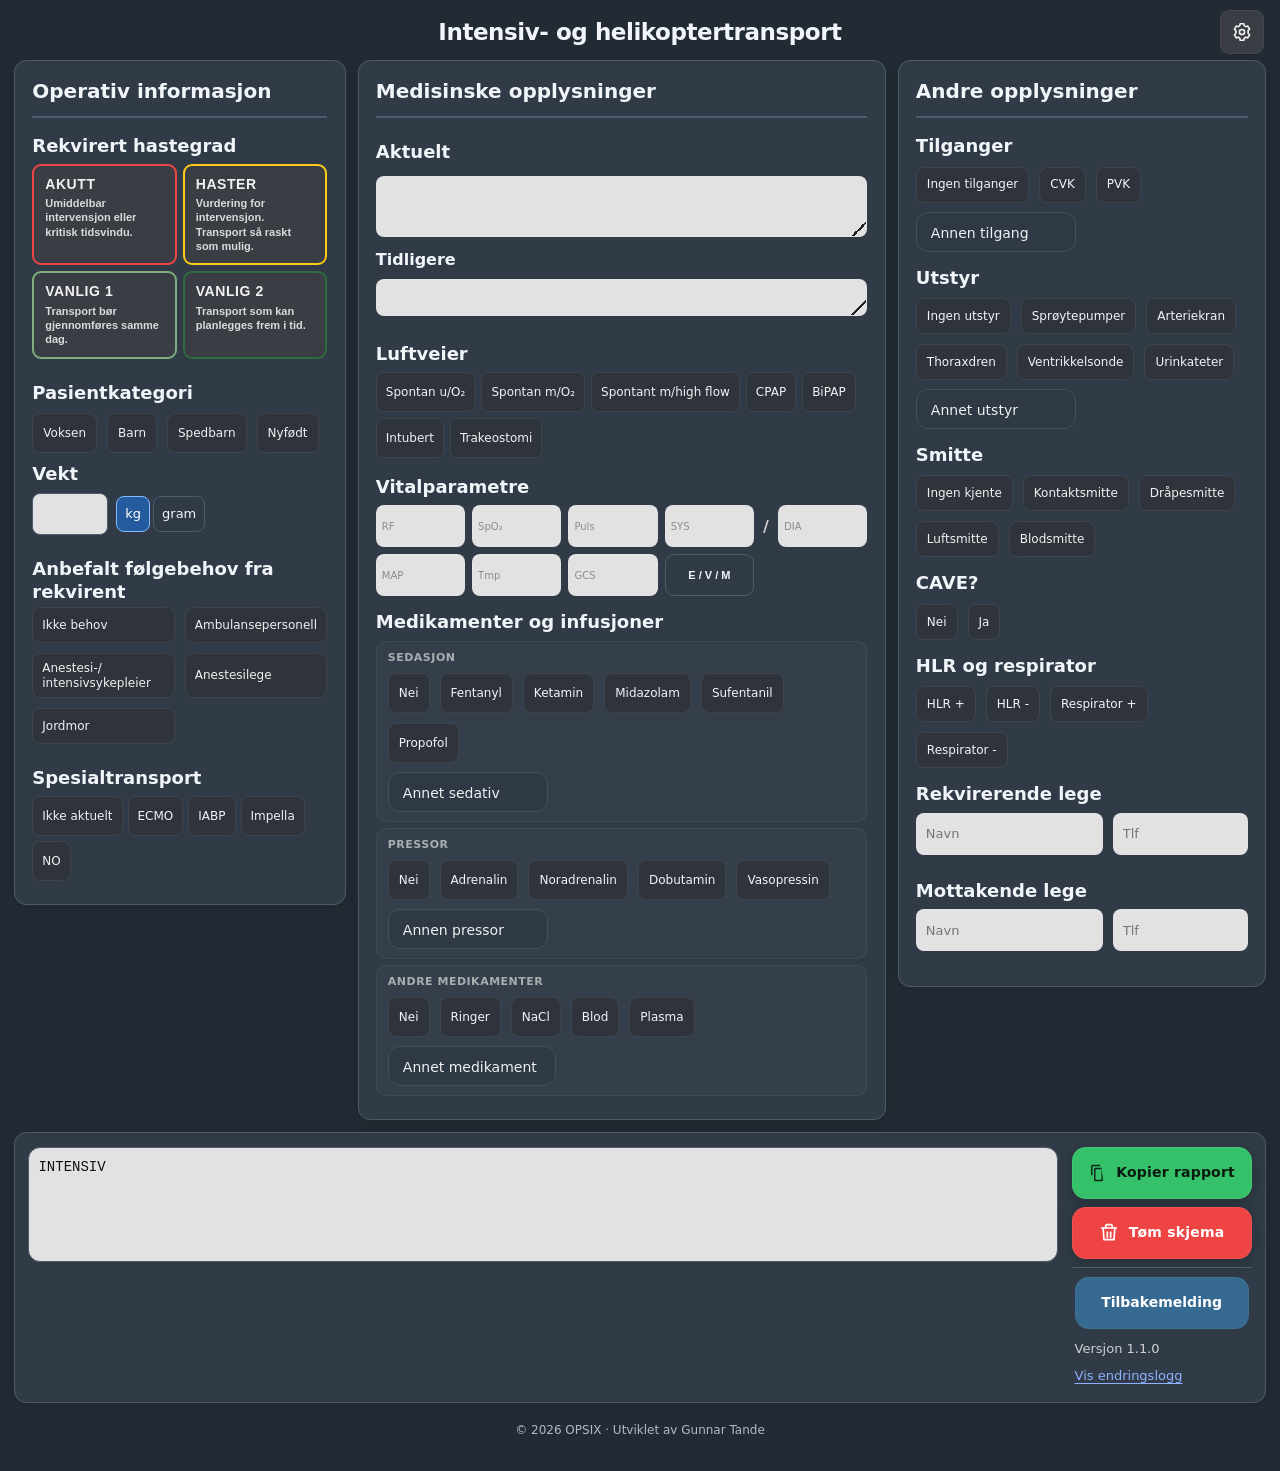
==== commit 8c2ef1c2: "tilbakeføring" ====
--- a/index.html
+++ b/index.html
@@ -22,14 +22,6 @@
           </h1>
 
           <div class="opsix-header-actions">
-            <button id="opsixClockButton" class="opsix-header-button" type="button"
-              aria-label="Åpne klokkeverktøy" title="Åpne klokkeverktøy">
-              <svg viewBox="0 0 24 24" aria-hidden="true" focusable="false" fill="none"
-                stroke="currentColor" stroke-width="1.75" stroke-linecap="round">
-                <circle cx="12" cy="12" r="9"/>
-                <path d="M12 7v5l3 2"/>
-              </svg>
-            </button>
             <button id="opsixDisplayButton" class="opsix-header-button" type="button"
               aria-label="Visningsinnstillinger" title="Visningsinnstillinger"
               aria-controls="opsixDisplayControls" aria-expanded="false">
@@ -60,7 +52,6 @@
               </select>
             </label>
           </div>
-          <p id="opsixClockStatus" class="opsix-clock-status" role="status"></p>
 
         </div>
         <div class="hasteLabel">Rekvirert hastegrad</div>
@@ -1245,6 +1236,6 @@
 
     </dialog>
 
-    <script src="./script.js?v=20261119-1"></script>
+    <script src="./script.js?v=20261119-uten-klokke"></script>
   </body>
 </html>
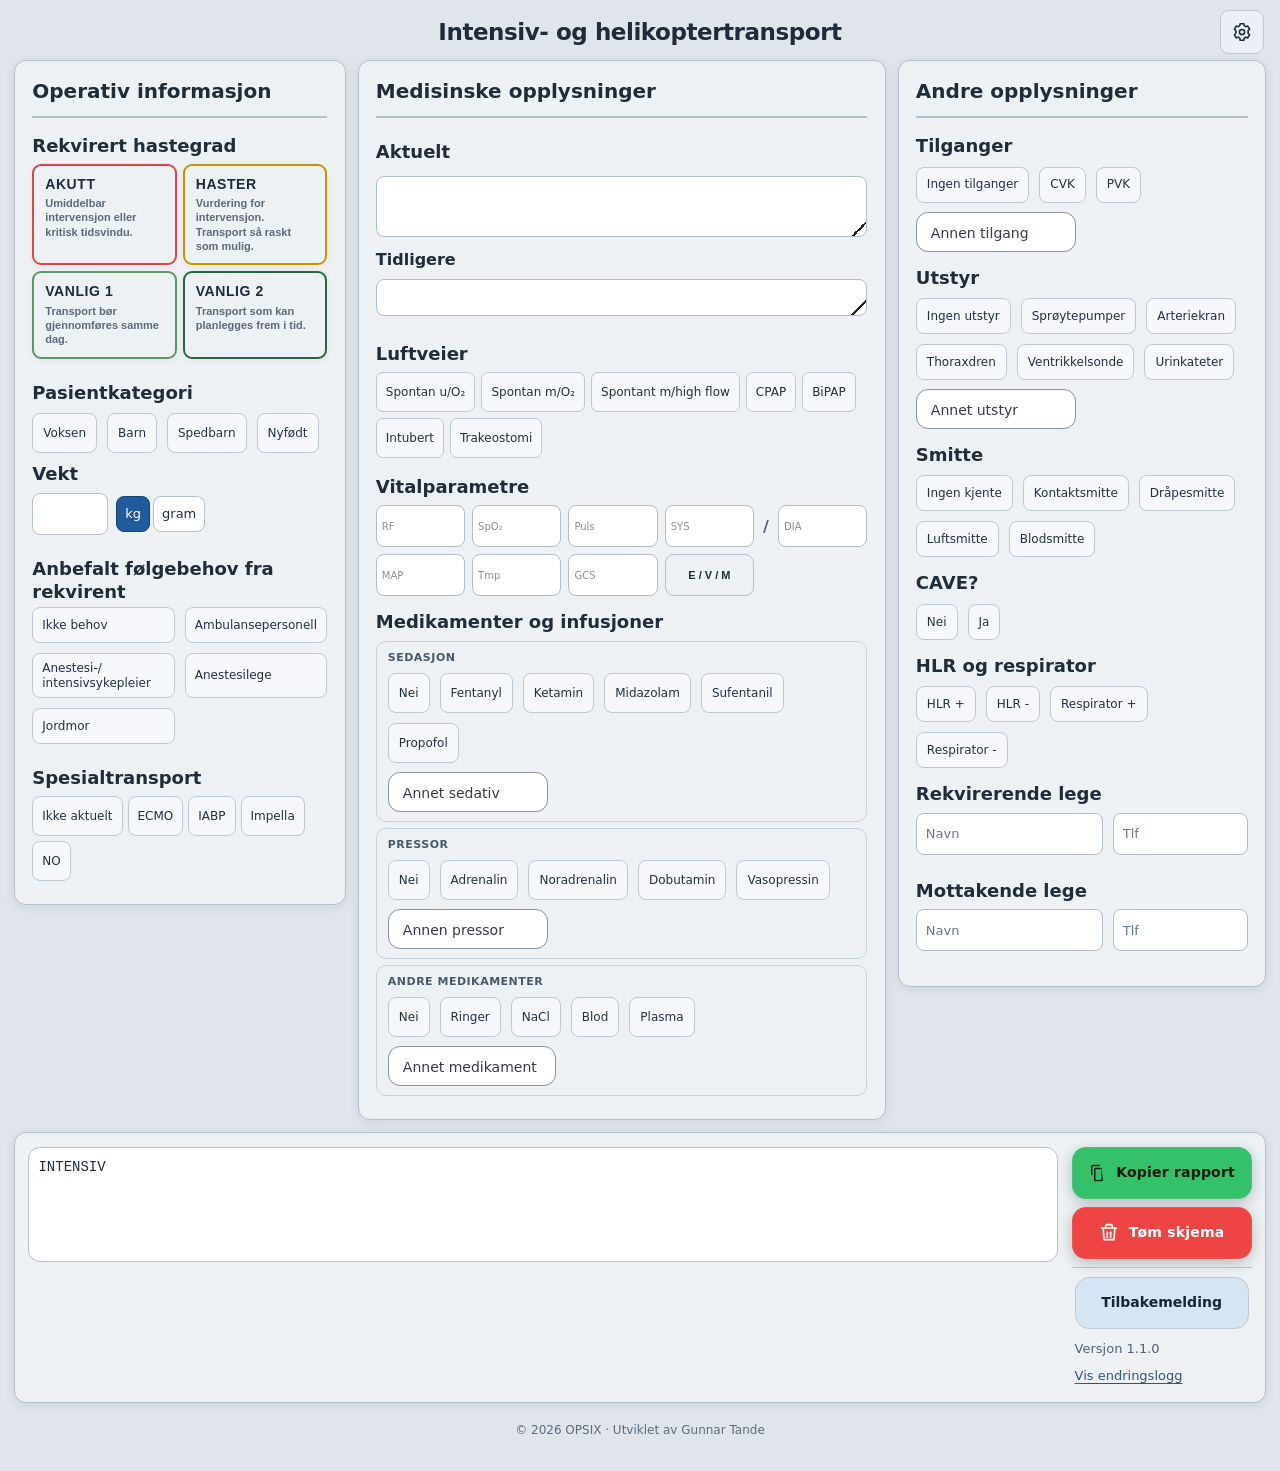
==== commit f7c7c601: "..." ====
--- a/index.html
+++ b/index.html
@@ -1236,6 +1236,6 @@
 
     </dialog>
 
-    <script src="./script.js?v=20261119-uten-klokke"></script>
+    <script src="./script.js?v=20261119-tannhjul-1"></script>
   </body>
 </html>
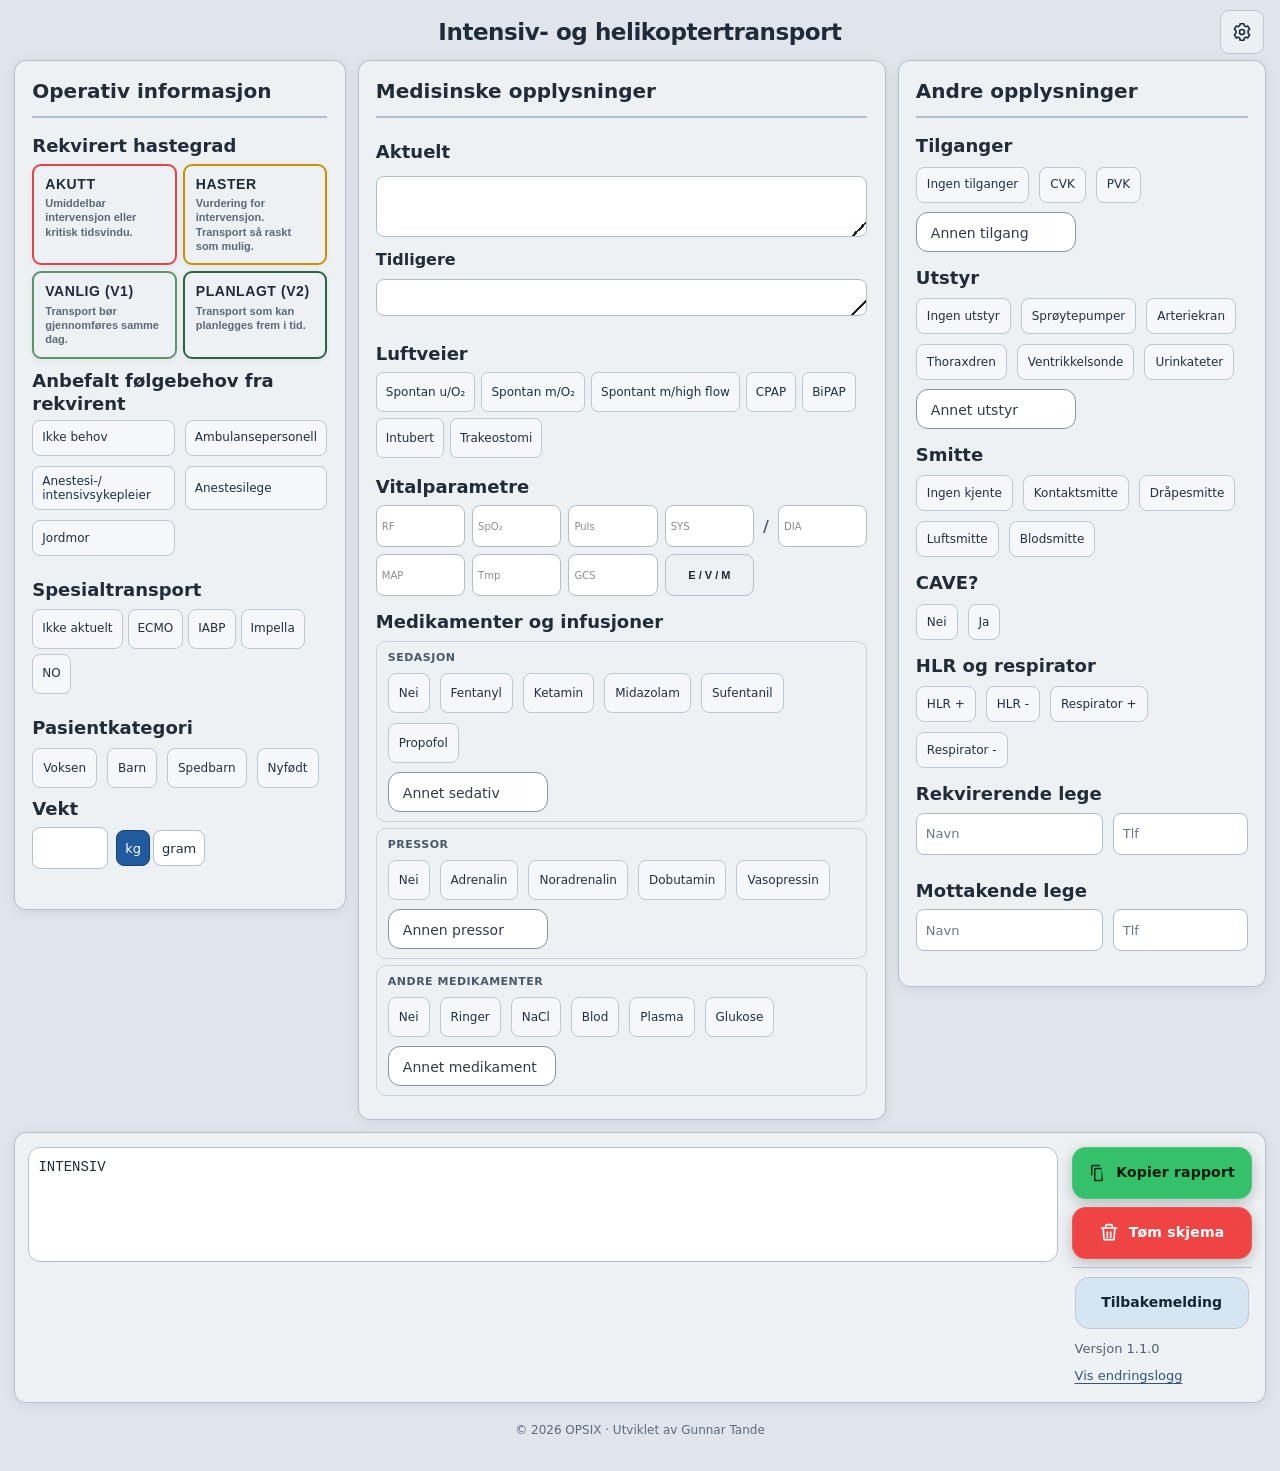
==== commit 7c332850: ".." ====
--- a/index.html
+++ b/index.html
@@ -68,13 +68,13 @@
             <span class="hasteCardText">Vurdering for intervensjon. Transport så raskt som mulig.</span>
           </button>
 
-          <button type="button" class="hasteCard haste-samme" data-haste="Vanlig 1">
-            <span class="hasteCardTitle">Vanlig 1</span>
+          <button type="button" class="hasteCard haste-samme" data-haste="Vanlig (V1)">
+            <span class="hasteCardTitle">Vanlig (V1)</span>
             <span class="hasteCardText">Transport bør gjennomføres samme dag.</span>
           </button>
 
-          <button type="button" class="hasteCard haste-planlagt" data-haste="Vanlig 2 (planlagt)">
-            <span class="hasteCardTitle">Vanlig 2</span>
+          <button type="button" class="hasteCard haste-planlagt" data-haste="Planlagt (V2)">
+            <span class="hasteCardTitle">Planlagt (V2)</span>
             <span class="hasteCardText">Transport som kan planlegges frem i tid.</span>
           </button>
 
@@ -198,7 +198,7 @@
 
             <div id="spedbarnExtraWrap" class="hidden">
 
-              <label class="specLabel" data-tooltip="Gestasjonsalder">GA</label>
+              <label class="specLabel" data-tooltip="Gestasjonsalder i uker og dager">Gestasjonsalder (GA)</label>
 
               <div class="gestWrap">
 
@@ -803,6 +803,11 @@
               <label class="medChip">
                 <input type="checkbox" name="medicationOther" value="Plasma">
                 <span>Plasma</span>
+              </label>
+
+              <label class="medChip">
+                <input type="checkbox" name="medicationOther" value="Glukose">
+                <span>Glukose</span>
               </label>
             </div>
 
--- a/style.css
+++ b/style.css
@@ -3613,7 +3613,7 @@
   width: auto !important;
   padding: 0 !important;
 }
-/* Antallsmenyene bruker lyse feltfarger med mÃƒÂ¸rk tekst i Natt og Dempet. */
+/* Antallsmenyene bruker lyse feltfarger med mÃƒÆ’Ã‚Â¸rk tekst i Natt og Dempet. */
 body.opsix-test-mode:not(.theme-light) .opsix-andre :is(#cvkLumen,#pvkAntall,#utstPumpeAntall) {
   color: #1b2a3c !important;
   background-color: var(--field) !important;
@@ -4079,14 +4079,14 @@
 }
 body.opsix-test-mode .opsix-columns .opsix-column #spedbarnExtraWrap > .specLabel {
   display: inline-flex;
-  margin: 14px 0 7px !important;
+  margin: 5px 0 7px !important;
 }
 body.opsix-test-mode .opsix-columns .opsix-column #weightWrap #vektLabel {
   display: block;
   margin: 0 0 7px !important;
 }
 
-/* ==== OPSIX DESIGN SYSTEM Ã¢â‚¬â€œ TYPOGRAFI ==== */
+/* ==== OPSIX DESIGN SYSTEM ÃƒÂ¢Ã¢â€šÂ¬Ã¢â‚¬Å“ TYPOGRAFI ==== */
 body.opsix-test-mode {
   --opsix-heading-font: system-ui, -apple-system, BlinkMacSystemFont, "Segoe UI", sans-serif;
   --opsix-colheading-size: calc(1.25rem * var(--opsix-text-scale));
@@ -4117,14 +4117,14 @@
   border-top: 0 !important;
   padding-top: 0 !important;
 }
-/* Den siste deklarasjonen for kolonneproporsjon gjelder alltid pÃƒÂ¥ desktop. */
+/* Den siste deklarasjonen for kolonneproporsjon gjelder alltid pÃƒÆ’Ã‚Â¥ desktop. */
 @media (min-width: 1201px) {
  body.opsix-test-mode .opsix-columns,
  body.opsix-no-haste.opsix-test-mode .opsix-columns {
    grid-template-columns: minmax(0,27fr) minmax(0,43fr) minmax(0,30fr) !important;
  }
 }
-/* Synlig fokus pÃƒÂ¥ reelle input-elementer og tilhÃƒÂ¸rende chips. */
+/* Synlig fokus pÃƒÆ’Ã‚Â¥ reelle input-elementer og tilhÃƒÆ’Ã‚Â¸rende chips. */
 body.opsix-test-mode :is(.medChip,.spedChip,.followChip,.binaryOpt,.smChip):focus-within,
 body.opsix-test-mode .specialGroup .specCell:focus-within {
   outline: 3px solid #7eb8fa !important;
@@ -4132,7 +4132,7 @@
 }
 
 /* =============================================================
-   OPSIX V1.1.0 Ã¢â‚¬â€œ MEDIKAMENT-FRITEKST SOM REDIGERBARE CHIPS
+   OPSIX V1.1.0 ÃƒÂ¢Ã¢â€šÂ¬Ã¢â‚¬Å“ MEDIKAMENT-FRITEKST SOM REDIGERBARE CHIPS
    Utelukkende Sedasjon / Pressor / Andre. Tilganger og Utstyr
    beholder sine eksisterende fritekstfelt.
 ============================================================= */
@@ -4204,7 +4204,7 @@
 }
 
 /* =====================================================
-   OPSIX V1.1.0 Ã¢â‚¬â€œ TILGANGER OG UTSTYR: FRITEKSTCHIPS
+   OPSIX V1.1.0 ÃƒÂ¢Ã¢â€šÂ¬Ã¢â‚¬Å“ TILGANGER OG UTSTYR: FRITEKSTCHIPS
    Bruk samme utforming og dynamikk som medikamentchips.
 ===================================================== */
 body.opsix-test-mode :is(#tilgangerDynamicBody,#utstyrDynamicBody).accessDynamic {
@@ -4269,9 +4269,9 @@
 }
 
 /* =============================================================
-   OPSIX V1.1.0 Ã¢â‚¬â€œ UTFYLTE FRITEKSTCHIPS SOM VALGTE CHIPS
+   OPSIX V1.1.0 ÃƒÂ¢Ã¢â€šÂ¬Ã¢â‚¬Å“ UTFYLTE FRITEKSTCHIPS SOM VALGTE CHIPS
    Underliggende avkryssing styres fortsatt av eksisterende JS.
-   Tomme reservechips beholder ordinÃƒÂ¦r, nÃƒÂ¸ytral bakgrunn.
+   Tomme reservechips beholder ordinÃƒÆ’Ã‚Â¦r, nÃƒÆ’Ã‚Â¸ytral bakgrunn.
 ============================================================= */
 body.opsix-test-mode :is(#sedDynamicBody,#pressorDynamicBody,#andreInfBody)
   .opsix-medication-chip-row:has(> input[type="checkbox"]:checked)
@@ -4293,8 +4293,8 @@
   }
 
 /* =============================================================
-   OPSIX V1.1.0 Ã¢â‚¬â€œ LESBARE FRITEKSTCHIPS I DAGVISNING
-   Samme tekstfarge som ÃƒÂ¸vrige lyse input/valg.
+   OPSIX V1.1.0 ÃƒÂ¢Ã¢â€šÂ¬Ã¢â‚¬Å“ LESBARE FRITEKSTCHIPS I DAGVISNING
+   Samme tekstfarge som ÃƒÆ’Ã‚Â¸vrige lyse input/valg.
    Natt og dempet modus er uendret.
 ============================================================= */
 body.theme-light.opsix-test-mode :is(#sedDynamicBody,#pressorDynamicBody,#andreInfBody)
@@ -4325,8 +4325,8 @@
   caret-color: #111827 !important;
 }
 /* ==============================================================
-   OPSIX V1.1.0 TEST Ã¢â‚¬â€œ avtalte justeringer 09.11.2026
-   MÃƒÂ¥lrettet tilleggs-CSS for nye felt. Andre temaer uendret.
+   OPSIX V1.1.0 TEST ÃƒÂ¢Ã¢â€šÂ¬Ã¢â‚¬Å“ avtalte justeringer 09.11.2026
+   MÃƒÆ’Ã‚Â¥lrettet tilleggs-CSS for nye felt. Andre temaer uendret.
 ============================================================== */
 body.opsix-test-mode :is(#biPAPWrap,#acuteBiPAPWrap) {
   margin-top: 10px;
@@ -4373,7 +4373,7 @@
 body.opsix-test-mode .opsix-report-tools #opsixFooterActions > .feedbackBtn {
   order: -1;
 }
-/* OPSIX Ã¢â‚¬â€œ ferdigutfylte felt. Fargevalg fÃƒÂ¸lger aktivt tema.
+/* OPSIX ÃƒÂ¢Ã¢â€šÂ¬Ã¢â‚¬Å“ ferdigutfylte felt. Fargevalg fÃƒÆ’Ã‚Â¸lger aktivt tema.
    Ingen andre chips, rapportfelt eller datakilder omfattes. */
 body.opsix-test-mode {
   --opsix-complete-bg: #344f68;
@@ -4411,7 +4411,7 @@
   color: var(--opsix-complete-text) !important;
   caret-color: var(--opsix-complete-text);
 }
-/* Fokus viser pÃƒÂ¥gÃƒÂ¥ende redigering; natt er hvit, dag/dempet har egne farger. */
+/* Fokus viser pÃƒÆ’Ã‚Â¥gÃƒÆ’Ã‚Â¥ende redigering; natt er hvit, dag/dempet har egne farger. */
 body.opsix-test-mode :is(#hovedproblem,#acuteHovedproblem,#tidligere,#caveText,#smitteSpes,#rekNavn,#rekTlf,#acuteRekNavn,#acuteRekTlf,#mottNavn,#mottTlf,#hlrMinusLege,#hlrMinusDato,#respMinusLege,#respMinusDato,#vekt,#rf,#spo2,#puls,#btSys,#btDia,#map,#temp,#gcs,.opsix-airway-entry):focus {
   background: var(--opsix-edit-bg) !important;
   border-color: var(--opsix-edit-border) !important;
@@ -4447,7 +4447,7 @@
   background: #4b6e92;
   color: #fff;
 }
-/* Ã‚Â«Ingen utstyrÃ‚Â» / Ã‚Â«Ingen tilgangerÃ‚Â» deaktiverer presentasjon,
+/* Ãƒâ€šÃ‚Â«Ingen utstyrÃƒâ€šÃ‚Â» / Ãƒâ€šÃ‚Â«Ingen tilgangerÃƒâ€šÃ‚Â» deaktiverer presentasjon,
    men sletter ikke tidligere angitte verdier. */
 body.opsix-test-mode:has(#utst_ingen:checked) :is(#utstyrDynamicBody,.utstyrChipRow label:not(:has(#utst_ingen)),.utstyrChipRow .pumpRow) {
   opacity: .52;
@@ -4457,8 +4457,8 @@
 }
 
 /* ==============================================================
-   OPSIX V1.1.0 TEST Ã¢â‚¬â€œ godkjent fargejustering, 09.11.2026
-   Kun valgt luftveischip i Dag: samme blÃƒÂ¥ som ÃƒÂ¸vrige valgte chips.
+   OPSIX V1.1.0 TEST ÃƒÂ¢Ã¢â€šÂ¬Ã¢â‚¬Å“ godkjent fargejustering, 09.11.2026
+   Kun valgt luftveischip i Dag: samme blÃƒÆ’Ã‚Â¥ som ÃƒÆ’Ã‚Â¸vrige valgte chips.
    Natt/Dempet og luftveislogikk endres ikke.
 ============================================================== */
 body.theme-light.opsix-test-mode .opsix-medisinsk .airwayRow .binaryOpt:has(input:checked),
@@ -4472,7 +4472,7 @@
   color: #ffffff !important;
 }
 
-/* TekststÃƒÂ¸rrelse. Behold temaet og gi stÃƒÂ¸rre tekst plass i eksisterende rader. */
+/* TekststÃƒÆ’Ã‚Â¸rrelse. Behold temaet og gi stÃƒÆ’Ã‚Â¸rre tekst plass i eksisterende rader. */
 .opsix-header-actions,
 .opsix-display-controls {
   display: flex;
@@ -4574,7 +4574,7 @@
   }
 }
 
-/* Skjemafelt som hÃƒÂ¸rer sammen, flyttes samlet ved smalere visning. */
+/* Skjemafelt som hÃƒÆ’Ã‚Â¸rer sammen, flyttes samlet ved smalere visning. */
 body.opsix-test-mode .equipmentPair {
   display: inline-flex !important;
   align-items: center !important;
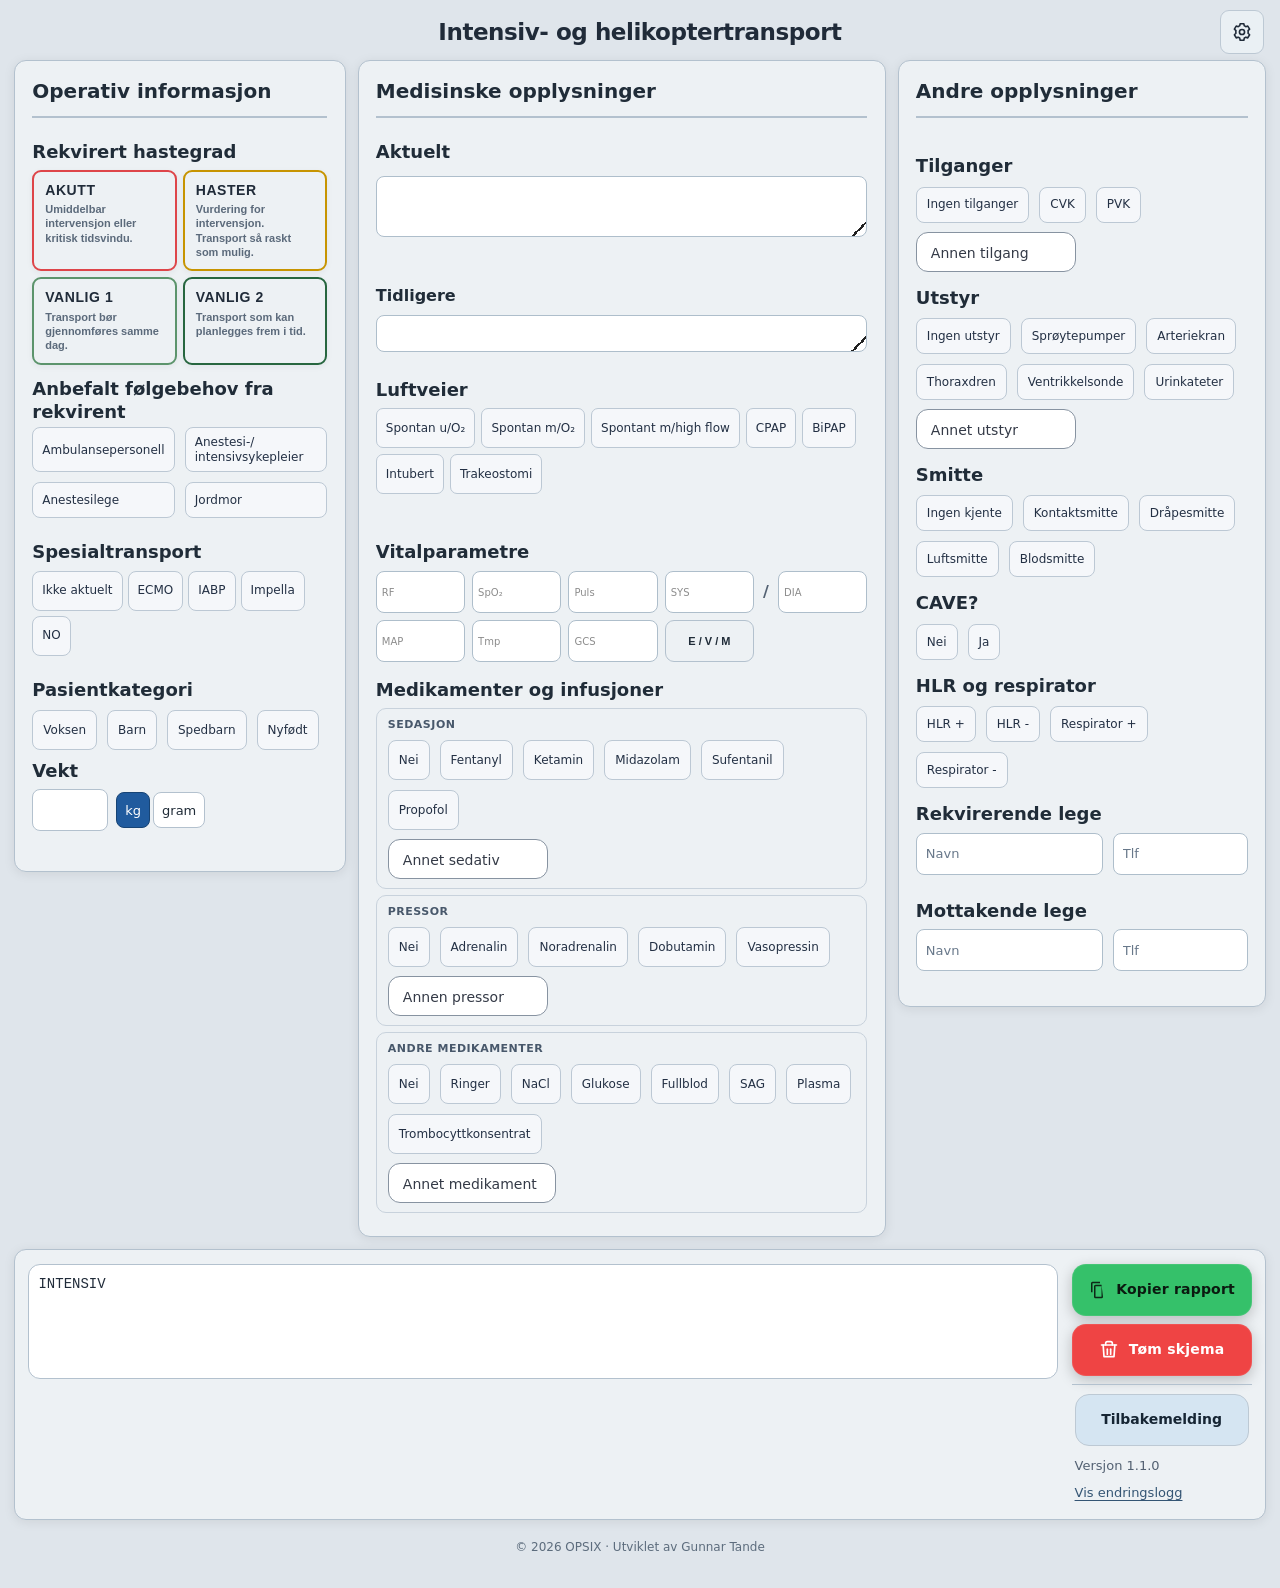
==== commit 1d1c6dc8: "..." ====
--- a/index.html
+++ b/index.html
@@ -8,7 +8,7 @@
     <meta name="robots" content="noindex, nofollow, nosnippet, noarchive">
 
     <title>Intensiv- og helikoptertransport</title>
-    <link rel="stylesheet" href="./style.css?v=20261119-1">
+    <link rel="stylesheet" href="./style.css?v=20261125-align-2">
   </head>
 
   <body>
@@ -68,13 +68,13 @@
             <span class="hasteCardText">Vurdering for intervensjon. Transport så raskt som mulig.</span>
           </button>
 
-          <button type="button" class="hasteCard haste-samme" data-haste="Vanlig (V1)">
-            <span class="hasteCardTitle">Vanlig (V1)</span>
+          <button type="button" class="hasteCard haste-samme" data-haste="Vanlig 1">
+            <span class="hasteCardTitle">Vanlig 1</span>
             <span class="hasteCardText">Transport bør gjennomføres samme dag.</span>
           </button>
 
-          <button type="button" class="hasteCard haste-planlagt" data-haste="Planlagt (V2)">
-            <span class="hasteCardTitle">Planlagt (V2)</span>
+          <button type="button" class="hasteCard haste-planlagt" data-haste="Vanlig 2 (planlagt)">
+            <span class="hasteCardTitle">Vanlig 2</span>
             <span class="hasteCardText">Transport som kan planlegges frem i tid.</span>
           </button>
 
@@ -85,11 +85,6 @@
           <label class="minorTitle">Anbefalt følgebehov fra rekvirent</label>
 
           <div class="followRow">
-
-            <label class="followChip">
-              <input type="checkbox" name="followNeed" id="follow_none" value="Ikke behov">
-              <span>Ikke behov</span>
-            </label>
 
             <label class="followChip">
               <input
@@ -796,18 +791,28 @@
               </label>
 
               <label class="medChip">
-                <input type="checkbox" name="medicationOther" value="Blod">
-                <span>Blod</span>
-              </label>
-
-              <label class="medChip">
+                <input type="checkbox" name="medicationOther" value="Glukose">
+                <span>Glukose</span>
+              </label>
+
+              <label class="medChip" title="Røde blodceller, plasma, trombocytter og koagulasjonsfaktorer">
+                <input type="checkbox" name="medicationOther" value="Fullblod">
+                <span>Fullblod</span>
+              </label>
+
+              <label class="medChip" title="Røde blodceller">
+                <input type="checkbox" name="medicationOther" value="SAG">
+                <span>SAG</span>
+              </label>
+
+              <label class="medChip" title="Koagulasjonsfaktorer og plasmaproteiner">
                 <input type="checkbox" name="medicationOther" value="Plasma">
                 <span>Plasma</span>
               </label>
 
-              <label class="medChip">
-                <input type="checkbox" name="medicationOther" value="Glukose">
-                <span>Glukose</span>
+              <label class="medChip" title="Blodplater">
+                <input type="checkbox" name="medicationOther" value="Trombocyttkonsentrat">
+                <span>Trombocyttkonsentrat</span>
               </label>
             </div>
 
@@ -1241,6 +1246,6 @@
 
     </dialog>
 
-    <script src="./script.js?v=20261119-tannhjul-1"></script>
+    <script src="./script.js?v=20261125-align-2"></script>
   </body>
 </html>
--- a/style.css
+++ b/style.css
@@ -4725,4 +4725,6 @@
 .pressureTooltip:hover::after,
 .unitInputWrap > input:focus-visible + .pressureTooltip::after {
   content: attr(data-tooltip);
-}+}
+/* Kun visuell avstand ved samordning av overskrifter. */
+.opsix-heading-spacer { display: block; width: 100%; height: 0; margin: 0; padding: 0; border: 0; pointer-events: none; }
